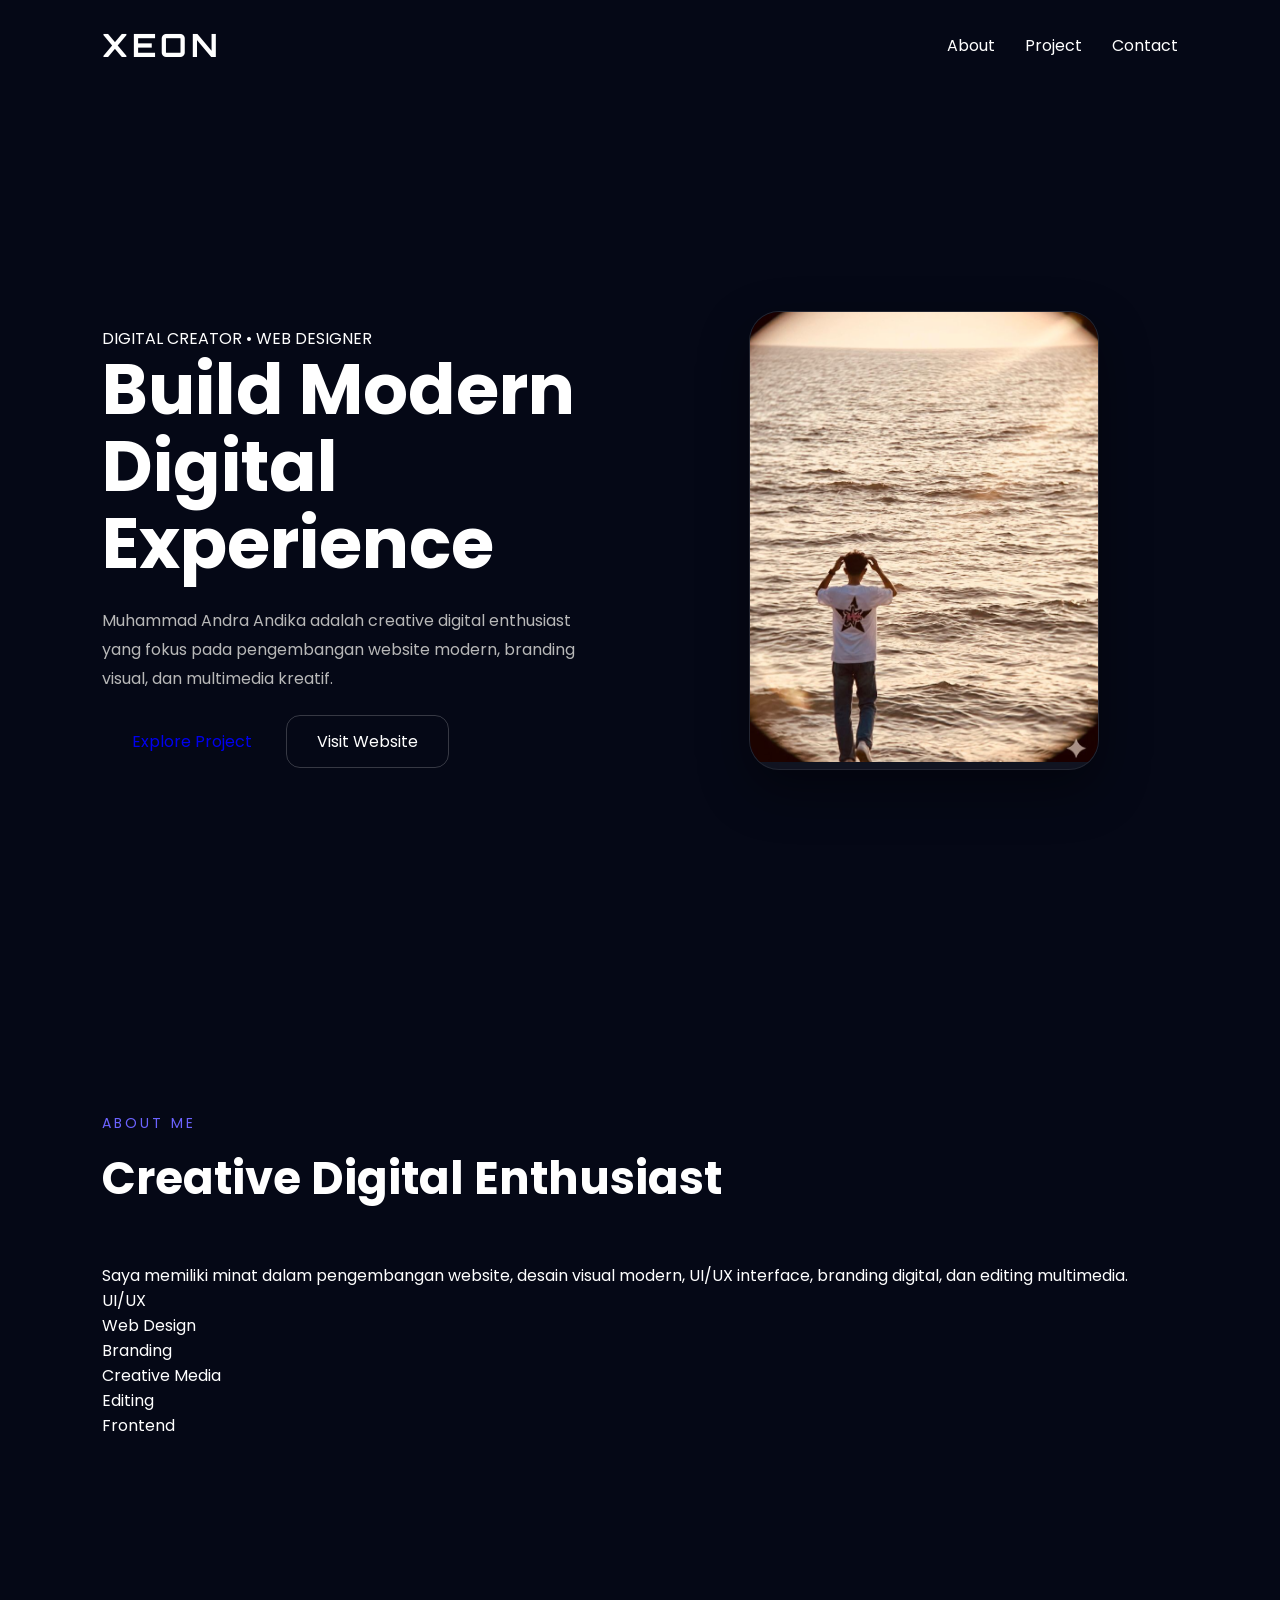
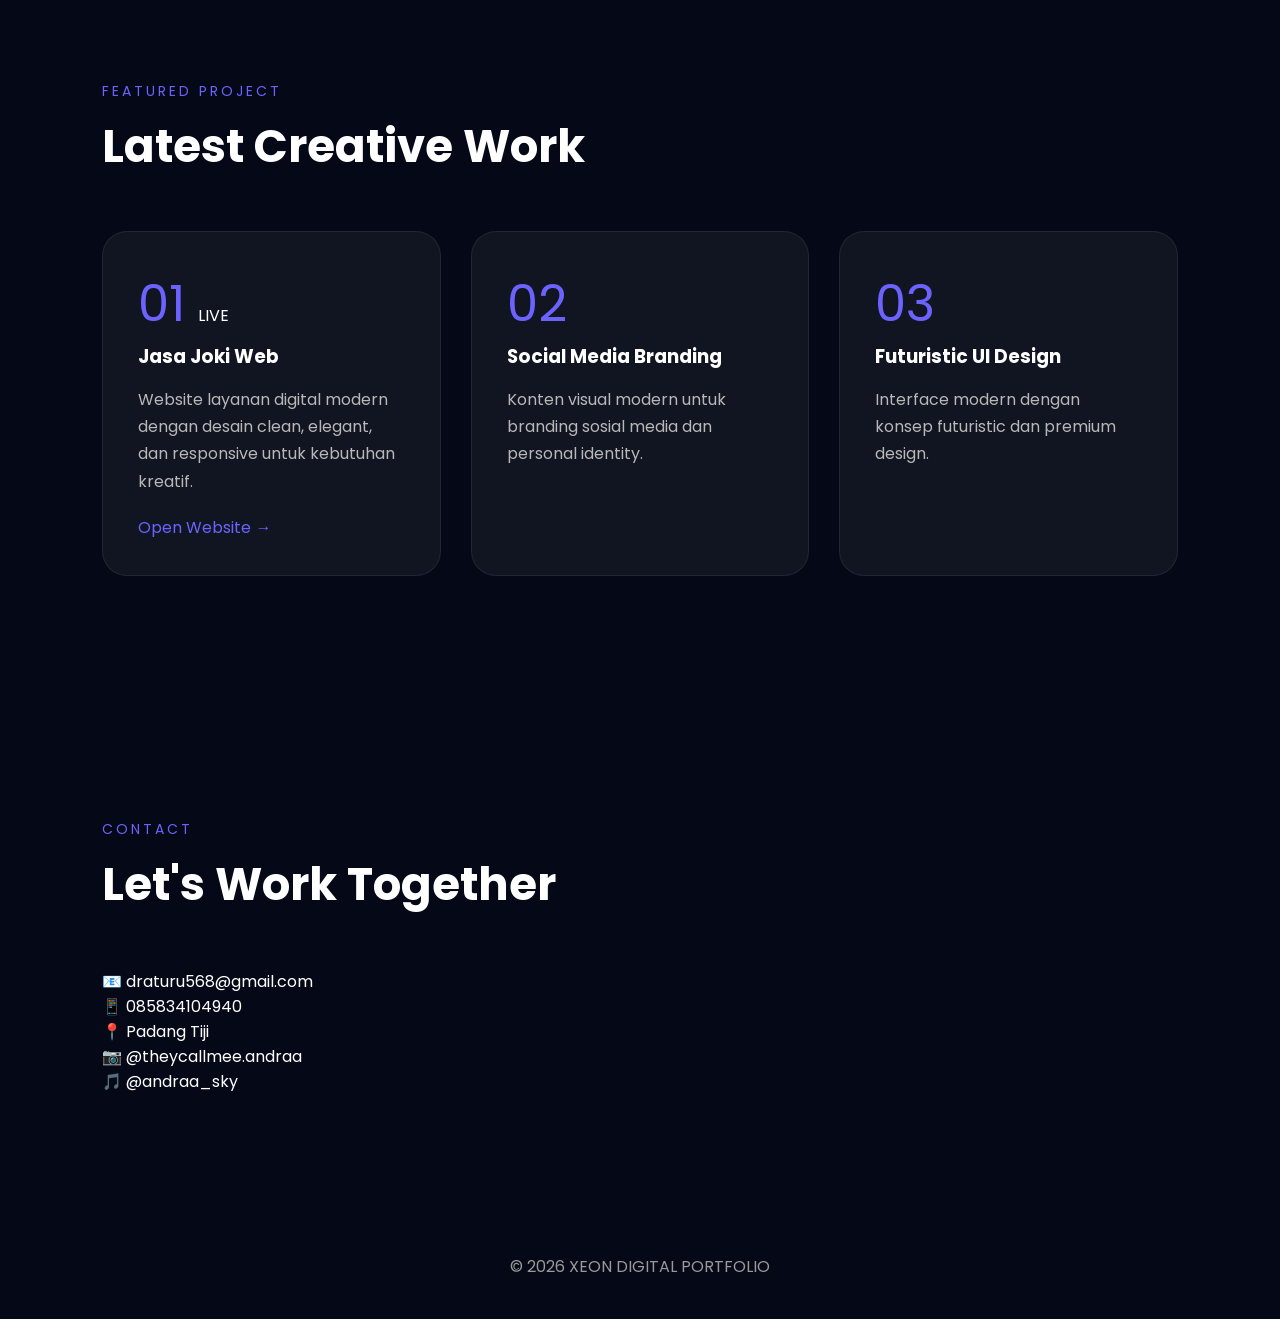
==== index.html @ c5cdbfca "Add files via upload" ====
<!DOCTYPE html>
<html lang="id">
<head>
  <meta charset="UTF-8">
  <meta name="viewport" content="width=device-width, initial-scale=1.0">

  <title>XEON DIGITAL PORTFOLIO</title>

  <link rel="stylesheet" href="style.css">

  <link rel="preconnect" href="https://fonts.googleapis.com">
  <link href="https://fonts.googleapis.com/css2?family=Orbitron:wght@500;700&family=Poppins:wght@300;400;500;600;700&display=swap" rel="stylesheet">
</head>
<body>

<div class="gradient-bg"></div>

<header>

  <nav>

    <h1 class="logo">
      XEON
    </h1>

    <ul>
      <li><a href="#about">About</a></li>
      <li><a href="#project">Project</a></li>
      <li><a href="#contact">Contact</a></li>
    </ul>

  </nav>

</header>

<section class="hero">

  <div class="hero-left">

    <span class="hero-tag">
      DIGITAL CREATOR • WEB DESIGNER
    </span>

    <h1>
      Build Modern <br>
      Digital Experience
    </h1>

    <p>
      Muhammad Andra Andika adalah creative digital enthusiast
      yang fokus pada pengembangan website modern,
      branding visual, dan multimedia kreatif.
    </p>

    <div class="hero-button">

      <a href="#project" class="btn primary-btn">
        Explore Project
      </a>

      <a 
        href="https://astecu402-sketch.github.io/JASA-JOKI-WEB/"
        target="_blank"
        class="btn glass-btn"
      >
        Visit Website
      </a>

    </div>

  </div>

  <div class="hero-right">

    <div class="profile-wrapper">

      <div class="circle-glow"></div>

      <div class="profile-card">

        <img src="andra.jpeg" alt="Xeon">

      </div>

    </div>

  </div>

</section>

<section class="about" id="about">

  <div class="section-title">

    <span>ABOUT ME</span>

    <h2>
      Creative Digital Enthusiast
    </h2>

  </div>

  <div class="about-container">

    <div class="about-card">

      <p>
        Saya memiliki minat dalam pengembangan website,
        desain visual modern, UI/UX interface,
        branding digital, dan editing multimedia.
      </p>

    </div>

    <div class="skill-container">

      <div class="skill-card">UI/UX</div>
      <div class="skill-card">Web Design</div>
      <div class="skill-card">Branding</div>
      <div class="skill-card">Creative Media</div>
      <div class="skill-card">Editing</div>
      <div class="skill-card">Frontend</div>

    </div>

  </div>

</section>

<section class="project" id="project">

  <div class="section-title">

    <span>FEATURED PROJECT</span>

    <h2>
      Latest Creative Work
    </h2>

  </div>

  <div class="project-grid">

    <div class="project-card featured-card">

      <div class="project-top">

        <span class="project-number">
          01
        </span>

        <span class="project-status">
          LIVE
        </span>

      </div>

      <h3>
        Jasa Joki Web
      </h3>

      <p>
        Website layanan digital modern
        dengan desain clean, elegant,
        dan responsive untuk kebutuhan kreatif.
      </p>

      <a 
        href="https://astecu402-sketch.github.io/JASA-JOKI-WEB/"
        target="_blank"
        class="project-btn"
      >
        Open Website →
      </a>

    </div>

    <div class="project-card">

      <span class="project-number">
        02
      </span>

      <h3>
        Social Media Branding
      </h3>

      <p>
        Konten visual modern untuk branding
        sosial media dan personal identity.
      </p>

    </div>

    <div class="project-card">

      <span class="project-number">
        03
      </span>

      <h3>
        Futuristic UI Design
      </h3>

      <p>
        Interface modern dengan konsep
        futuristic dan premium design.
      </p>

    </div>

  </div>

</section>

<section class="contact" id="contact">

  <div class="section-title">

    <span>CONTACT</span>

    <h2>
      Let's Work Together
    </h2>

  </div>

  <div class="contact-grid">

    <div class="contact-card">
      📧 draturu568@gmail.com
    </div>

    <div class="contact-card">
      📱 085834104940
    </div>

    <div class="contact-card">
      📍 Padang Tiji
    </div>

    <div class="contact-card">
      📷 @theycallmee.andraa
    </div>

    <div class="contact-card">
      🎵 @andraa_sky
    </div>

  </div>

</section>

<footer>

  <p>
    © 2026 XEON DIGITAL PORTFOLIO
  </p>

</footer>

<script src="script.js"></script>

</body>
</html>
---- style.css ----
*{
  margin:0;
  padding:0;
  box-sizing:border-box;
}

body{
  font-family:'Poppins',sans-serif;
  background:#050816;
  color:white;
  overflow-x:hidden;
}

.bg-blur{
  position:fixed;
  width:500px;
  height:500px;
  background:#6c63ff;
  filter:blur(180px);
  opacity:0.3;
  top:-150px;
  right:-100px;
  z-index:-1;
}

header{
  padding:25px 8%;
}

nav{
  display:flex;
  justify-content:space-between;
  align-items:center;
}

.logo{
  font-family:'Orbitron',sans-serif;
  font-size:32px;
  letter-spacing:4px;
}

nav ul{
  display:flex;
  gap:30px;
  list-style:none;
}

nav a{
  text-decoration:none;
  color:white;
  transition:0.3s;
}

nav a:hover{
  color:#6c63ff;
}

.hero{
  min-height:100vh;
  display:flex;
  justify-content:space-between;
  align-items:center;
  padding:0 8%;
  gap:60px;
}

.hero-left{
  flex:1;
}

.tag{
  background:rgba(255,255,255,0.08);
  padding:10px 18px;
  border-radius:30px;
  display:inline-block;
  margin-bottom:25px;
  border:1px solid rgba(255,255,255,0.1);
}

.hero-left h1{
  font-size:70px;
  line-height:1.1;
  margin-bottom:25px;
}

.hero-left p{
  color:#b8b8b8;
  line-height:1.8;
  margin-bottom:35px;
}

.hero-btn{
  display:flex;
  gap:20px;
}

.btn{
  padding:14px 30px;
  border-radius:14px;
  text-decoration:none;
  transition:0.3s;
}

.neon-btn{
  background:#6c63ff;
  color:white;
  box-shadow:0 0 25px #6c63ff;
}

.glass-btn{
  border:1px solid rgba(255,255,255,0.2);
  color:white;
  backdrop-filter:blur(10px);
}

.btn:hover{
  transform:translateY(-5px);
}

.hero-right{
  flex:1;
  display:flex;
  justify-content:center;
}

.profile-card{
  width:350px;
  background:rgba(255,255,255,0.05);
  border:1px solid rgba(255,255,255,0.08);
  backdrop-filter:blur(20px);
  border-radius:30px;
  overflow:hidden;
  box-shadow:0 20px 50px rgba(0,0,0,0.4);
}

.profile-card img{
  width:100%;
  height:450px;
  object-fit:cover;
}

.profile-info{
  padding:25px;
}

.profile-info h2{
  margin-bottom:10px;
}

.section-title{
  margin-bottom:50px;
}

.section-title span{
  color:#6c63ff;
  letter-spacing:3px;
  font-size:14px;
}

.section-title h2{
  font-size:45px;
  margin-top:10px;
}

.about,
.project,
.contact{
  padding:120px 8%;
}

.about-box{
  background:rgba(255,255,255,0.05);
  padding:40px;
  border-radius:25px;
  border:1px solid rgba(255,255,255,0.08);
}

.skill-box{
  display:flex;
  gap:15px;
  flex-wrap:wrap;
  margin-top:30px;
}

.skill{
  background:#6c63ff;
  padding:12px 20px;
  border-radius:30px;
}

.project-grid{
  display:grid;
  grid-template-columns:repeat(auto-fit,minmax(280px,1fr));
  gap:30px;
}

.project-card{
  background:rgba(255,255,255,0.05);
  padding:35px;
  border-radius:25px;
  border:1px solid rgba(255,255,255,0.08);
  transition:0.3s;
}

.project-card:hover{
  transform:translateY(-10px);
}

.project-number{
  font-size:50px;
  color:#6c63ff;
  margin-bottom:20px;
}

.project-card h3{
  margin-bottom:15px;
}

.project-card p{
  color:#b8b8b8;
  line-height:1.7;
  margin-bottom:20px;
}

.project-card a{
  color:#6c63ff;
  text-decoration:none;
}

.contact-box{
  display:grid;
  grid-template-columns:repeat(auto-fit,minmax(250px,1fr));
  gap:20px;
}

.contact-item{
  background:rgba(255,255,255,0.05);
  padding:25px;
  border-radius:20px;
  border:1px solid rgba(255,255,255,0.08);
}

footer{
  text-align:center;
  padding:40px;
  color:#999;
}

@media(max-width:900px){

  .hero{
    flex-direction:column;
    padding-top:80px;
  }

  .hero-left h1{
    font-size:50px;
  }

  nav{
    flex-direction:column;
    gap:20px;
  }

}
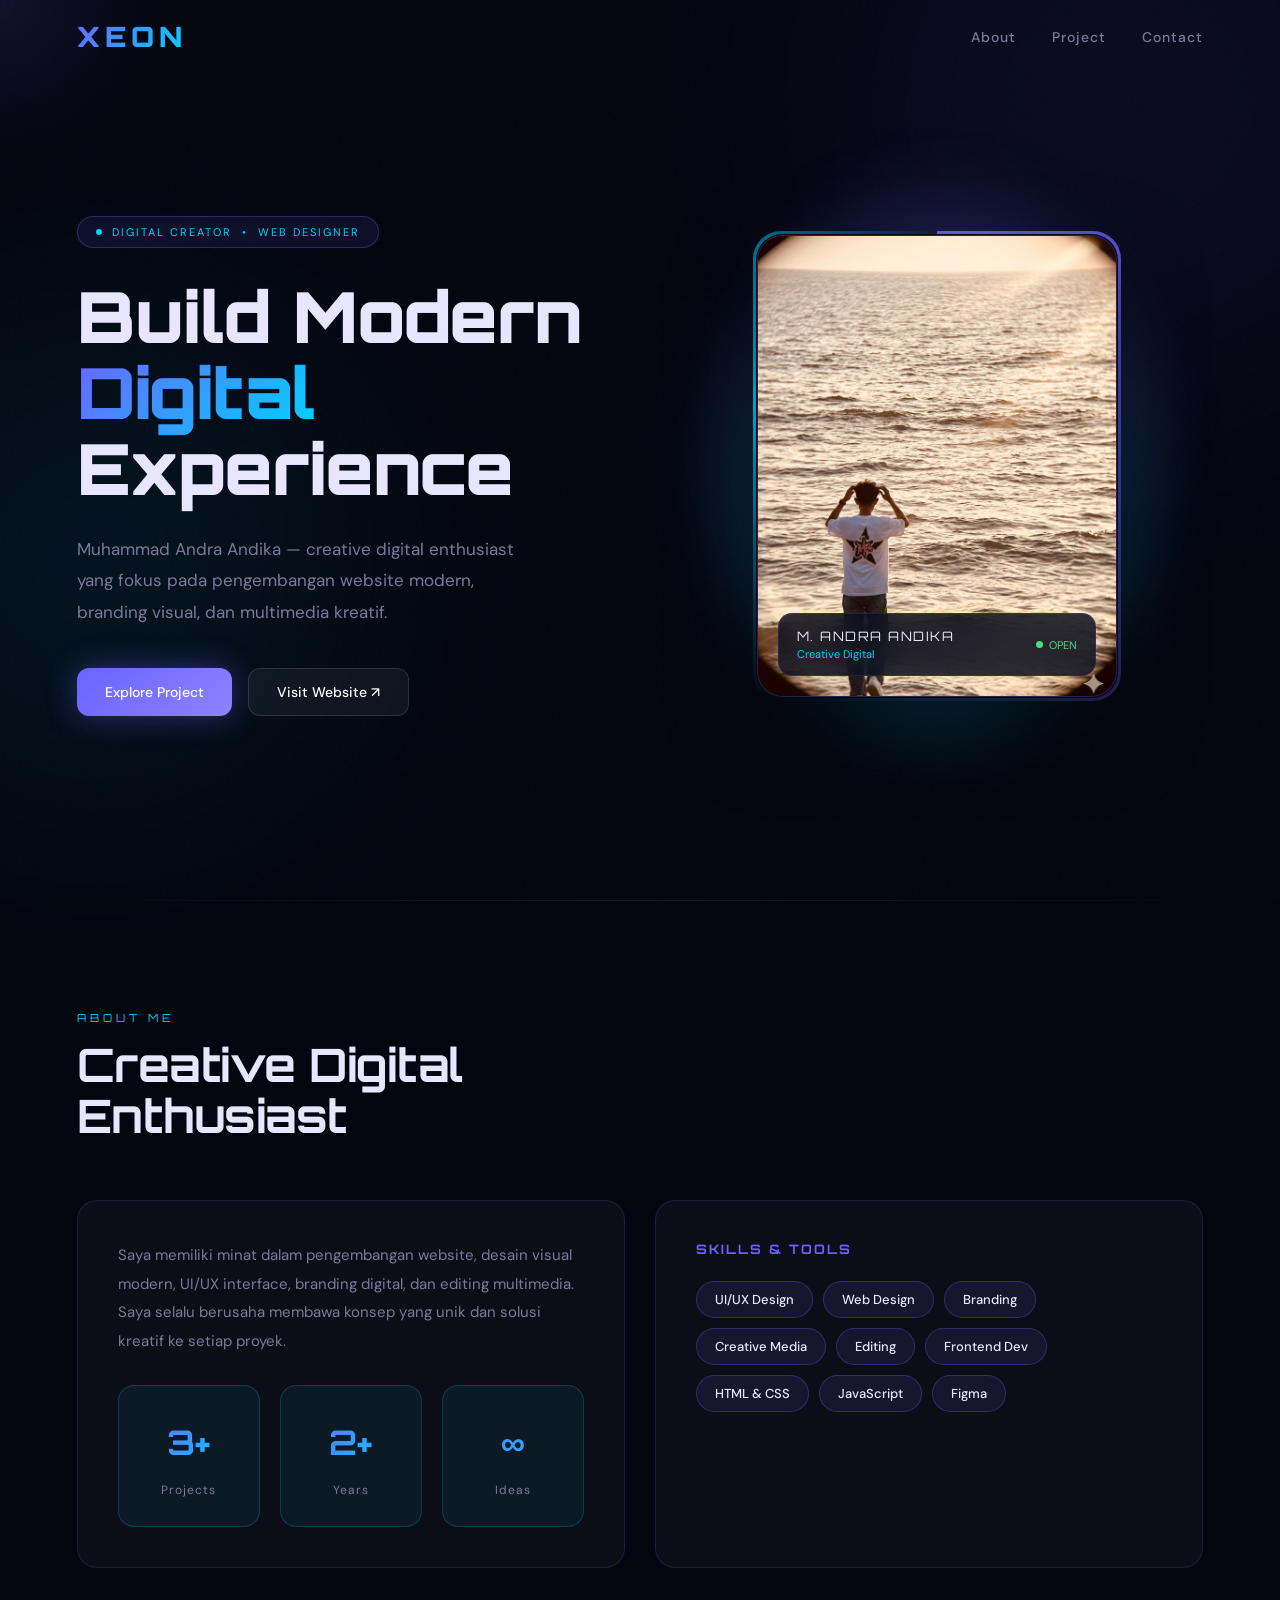
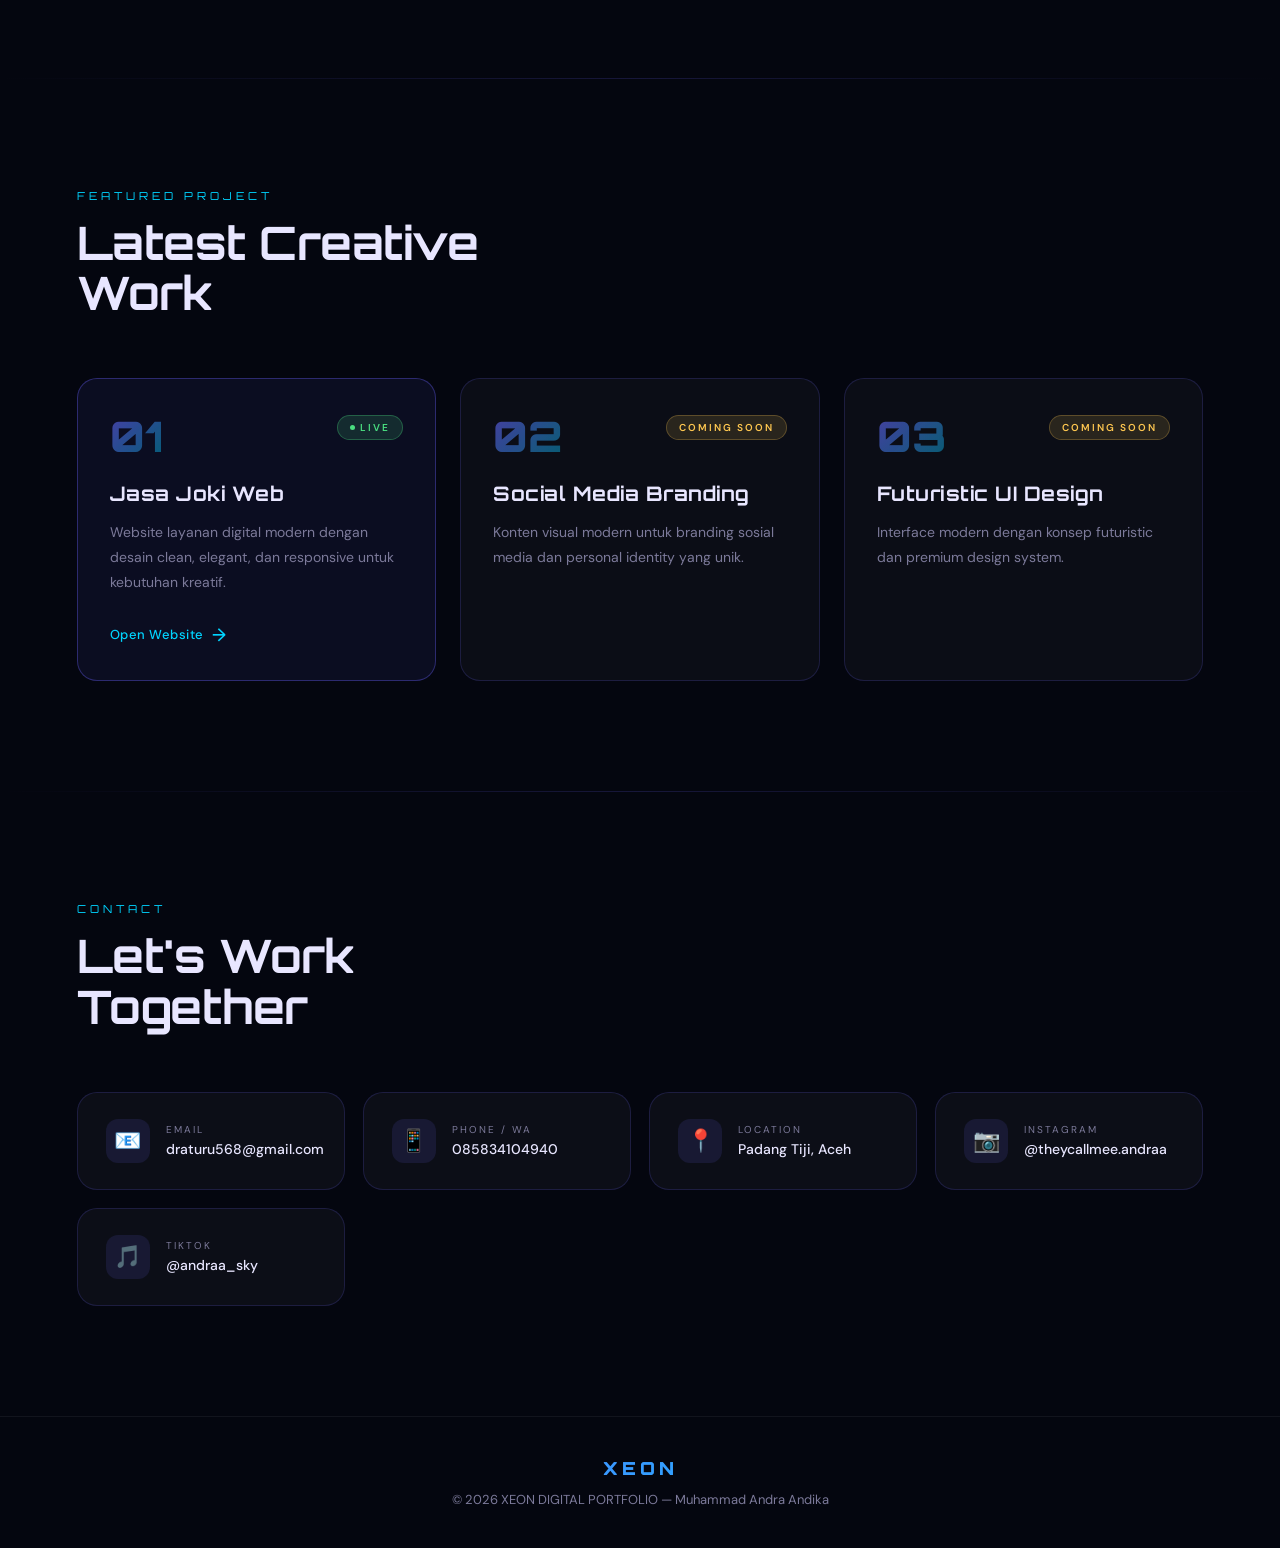
==== commit 419c4e68: "Update index.html" ====
--- a/index.html
+++ b/index.html
@@ -3,263 +3,1168 @@
 <head>
   <meta charset="UTF-8">
   <meta name="viewport" content="width=device-width, initial-scale=1.0">
-
-  <title>XEON DIGITAL PORTFOLIO</title>
-
-  <link rel="stylesheet" href="style.css">
-
+  <title>XEON — Digital Portfolio</title>
   <link rel="preconnect" href="https://fonts.googleapis.com">
-  <link href="https://fonts.googleapis.com/css2?family=Orbitron:wght@500;700&family=Poppins:wght@300;400;500;600;700&display=swap" rel="stylesheet">
+  <link href="https://fonts.googleapis.com/css2?family=Orbitron:wght@400;500;700;900&family=DM+Sans:ital,wght@0,300;0,400;0,500;1,300&display=swap" rel="stylesheet">
+
+  <style>
+    /* ─── RESET & BASE ─── */
+    *, *::before, *::after {
+      margin: 0;
+      padding: 0;
+      box-sizing: border-box;
+    }
+
+    :root {
+      --bg:        #04060f;
+      --surface:   #080c1a;
+      --border:    rgba(108,99,255,0.18);
+      --accent:    #6c63ff;
+      --accent2:   #00d4ff;
+      --text:      #e8e6ff;
+      --muted:     #7c7a9a;
+      --glow:      rgba(108,99,255,0.45);
+      --glow2:     rgba(0,212,255,0.25);
+      --radius:    20px;
+      --nav-h:     72px;
+    }
+
+    html {
+      scroll-behavior: smooth;
+      overflow-x: hidden;
+    }
+
+    body {
+      font-family: 'DM Sans', sans-serif;
+      background: var(--bg);
+      color: var(--text);
+      overflow-x: hidden;
+      -webkit-font-smoothing: antialiased;
+    }
+
+    /* ─── NOISE OVERLAY ─── */
+    body::before {
+      content: '';
+      position: fixed;
+      inset: 0;
+      background-image: url("data:image/svg+xml,%3Csvg viewBox='0 0 256 256' xmlns='http://www.w3.org/2000/svg'%3E%3Cfilter id='n'%3E%3CfeTurbulence type='fractalNoise' baseFrequency='0.9' numOctaves='4' stitchTiles='stitch'/%3E%3C/filter%3E%3Crect width='100%25' height='100%25' filter='url(%23n)' opacity='0.04'/%3E%3C/svg%3E");
+      opacity: 0.4;
+      pointer-events: none;
+      z-index: 0;
+    }
+
+    /* ─── AMBIENT BLOBS ─── */
+    .blob {
+      position: fixed;
+      border-radius: 50%;
+      filter: blur(120px);
+      opacity: 0;
+      pointer-events: none;
+      z-index: 0;
+      animation: blobFade 1.4s ease forwards;
+    }
+    .blob-1 {
+      width: 600px; height: 600px;
+      background: var(--accent);
+      top: -200px; right: -150px;
+      opacity: 0;
+      animation-delay: 0.2s;
+    }
+    .blob-2 {
+      width: 500px; height: 500px;
+      background: var(--accent2);
+      bottom: 10%; left: -150px;
+      animation-delay: 0.5s;
+    }
+    @keyframes blobFade {
+      to { opacity: 0.07; }
+    }
+
+    /* ─── SCROLLBAR ─── */
+    ::-webkit-scrollbar { width: 5px; }
+    ::-webkit-scrollbar-track { background: var(--bg); }
+    ::-webkit-scrollbar-thumb { background: var(--accent); border-radius: 99px; }
+
+    /* ─── HEADER / NAV ─── */
+    header {
+      position: fixed;
+      top: 0; left: 0; right: 0;
+      height: var(--nav-h);
+      z-index: 100;
+      display: flex;
+      align-items: center;
+      padding: 0 6%;
+      transition: background 0.4s, backdrop-filter 0.4s, border-color 0.4s;
+    }
+    header.scrolled {
+      background: rgba(4,6,15,0.75);
+      backdrop-filter: blur(20px);
+      -webkit-backdrop-filter: blur(20px);
+      border-bottom: 1px solid var(--border);
+    }
+
+    nav {
+      width: 100%;
+      display: flex;
+      justify-content: space-between;
+      align-items: center;
+    }
+
+    .logo {
+      font-family: 'Orbitron', sans-serif;
+      font-size: clamp(20px, 3vw, 28px);
+      font-weight: 900;
+      letter-spacing: 5px;
+      background: linear-gradient(135deg, var(--accent), var(--accent2));
+      -webkit-background-clip: text;
+      -webkit-text-fill-color: transparent;
+      background-clip: text;
+    }
+
+    .nav-links {
+      display: flex;
+      gap: clamp(16px, 3vw, 36px);
+      list-style: none;
+    }
+
+    .nav-links a {
+      text-decoration: none;
+      color: var(--muted);
+      font-size: 14px;
+      font-weight: 500;
+      letter-spacing: 1px;
+      transition: color 0.3s;
+      position: relative;
+    }
+    .nav-links a::after {
+      content: '';
+      position: absolute;
+      bottom: -4px; left: 0;
+      width: 0; height: 1px;
+      background: var(--accent);
+      transition: width 0.3s;
+    }
+    .nav-links a:hover { color: white; }
+    .nav-links a:hover::after { width: 100%; }
+
+    /* hamburger */
+    .hamburger {
+      display: none;
+      flex-direction: column;
+      gap: 5px;
+      cursor: pointer;
+      background: none;
+      border: none;
+      padding: 6px;
+      z-index: 200;
+    }
+    .hamburger span {
+      display: block;
+      width: 24px; height: 2px;
+      background: white;
+      border-radius: 2px;
+      transition: 0.3s;
+    }
+    .hamburger.open span:nth-child(1) { transform: translateY(7px) rotate(45deg); }
+    .hamburger.open span:nth-child(2) { opacity: 0; }
+    .hamburger.open span:nth-child(3) { transform: translateY(-7px) rotate(-45deg); }
+
+    /* mobile nav drawer */
+    .mobile-nav {
+      display: none;
+      position: fixed;
+      top: 0; left: 0; right: 0; bottom: 0;
+      background: rgba(4,6,15,0.97);
+      backdrop-filter: blur(20px);
+      z-index: 150;
+      flex-direction: column;
+      justify-content: center;
+      align-items: center;
+      gap: 40px;
+      opacity: 0;
+      pointer-events: none;
+      transition: opacity 0.3s;
+    }
+    .mobile-nav.open {
+      opacity: 1;
+      pointer-events: all;
+    }
+    .mobile-nav a {
+      font-family: 'Orbitron', sans-serif;
+      font-size: clamp(22px, 6vw, 36px);
+      color: white;
+      text-decoration: none;
+      letter-spacing: 3px;
+      transition: color 0.3s;
+    }
+    .mobile-nav a:hover { color: var(--accent); }
+
+    /* ─── HERO ─── */
+    .hero {
+      min-height: 100vh;
+      display: flex;
+      justify-content: space-between;
+      align-items: center;
+      padding: calc(var(--nav-h) + 40px) 6% 80px;
+      gap: 60px;
+      position: relative;
+      z-index: 1;
+    }
+
+    .hero-left {
+      flex: 1;
+      max-width: 560px;
+    }
+
+    .hero-tag {
+      display: inline-flex;
+      align-items: center;
+      gap: 10px;
+      background: rgba(108,99,255,0.1);
+      border: 1px solid rgba(108,99,255,0.3);
+      padding: 8px 18px;
+      border-radius: 99px;
+      font-size: 11px;
+      letter-spacing: 2px;
+      color: var(--accent2);
+      margin-bottom: 30px;
+      opacity: 0;
+      animation: fadeUp 0.8s 0.3s ease forwards;
+    }
+    .hero-tag::before {
+      content: '';
+      display: block;
+      width: 6px; height: 6px;
+      background: var(--accent2);
+      border-radius: 50%;
+      animation: pulse 2s infinite;
+    }
+    @keyframes pulse {
+      0%,100% { box-shadow: 0 0 0 0 rgba(0,212,255,0.5); }
+      50% { box-shadow: 0 0 0 6px rgba(0,212,255,0); }
+    }
+
+    .hero-left h1 {
+      font-family: 'Orbitron', sans-serif;
+      font-size: clamp(36px, 5.5vw, 72px);
+      font-weight: 900;
+      line-height: 1.08;
+      letter-spacing: -1px;
+      margin-bottom: 28px;
+      opacity: 0;
+      animation: fadeUp 0.8s 0.5s ease forwards;
+    }
+    .hero-left h1 .gradient-text {
+      background: linear-gradient(135deg, var(--accent), var(--accent2));
+      -webkit-background-clip: text;
+      -webkit-text-fill-color: transparent;
+      background-clip: text;
+    }
+
+    .hero-left p {
+      font-size: clamp(14px, 1.6vw, 17px);
+      color: var(--muted);
+      line-height: 1.85;
+      margin-bottom: 40px;
+      max-width: 440px;
+      opacity: 0;
+      animation: fadeUp 0.8s 0.7s ease forwards;
+    }
+
+    .hero-buttons {
+      display: flex;
+      gap: 16px;
+      flex-wrap: wrap;
+      opacity: 0;
+      animation: fadeUp 0.8s 0.9s ease forwards;
+    }
+
+    .btn {
+      display: inline-flex;
+      align-items: center;
+      gap: 8px;
+      padding: 14px 28px;
+      border-radius: 12px;
+      font-family: 'DM Sans', sans-serif;
+      font-size: 14px;
+      font-weight: 500;
+      text-decoration: none;
+      cursor: pointer;
+      transition: transform 0.25s, box-shadow 0.25s;
+      border: none;
+    }
+    .btn:hover { transform: translateY(-4px); }
+
+    .btn-primary {
+      background: linear-gradient(135deg, var(--accent), #8b83ff);
+      color: white;
+      box-shadow: 0 0 30px rgba(108,99,255,0.4);
+    }
+    .btn-primary:hover { box-shadow: 0 0 45px rgba(108,99,255,0.65); }
+
+    .btn-glass {
+      background: rgba(255,255,255,0.05);
+      color: white;
+      border: 1px solid rgba(255,255,255,0.12);
+      backdrop-filter: blur(12px);
+    }
+    .btn-glass:hover { background: rgba(255,255,255,0.1); }
+
+    /* ─── HERO RIGHT / PROFILE ─── */
+    .hero-right {
+      flex: 1;
+      display: flex;
+      justify-content: center;
+      align-items: center;
+      opacity: 0;
+      animation: fadeIn 1.2s 0.6s ease forwards;
+    }
+
+    .profile-wrapper {
+      position: relative;
+      width: clamp(260px, 30vw, 360px);
+    }
+
+    .circle-glow {
+      position: absolute;
+      inset: -30px;
+      border-radius: 50%;
+      background: conic-gradient(from 0deg, var(--accent), var(--accent2), var(--accent));
+      opacity: 0.25;
+      filter: blur(40px);
+      animation: rotate 8s linear infinite;
+    }
+    @keyframes rotate { to { transform: rotate(360deg); } }
+
+    .circle-ring {
+      position: absolute;
+      inset: -4px;
+      border-radius: 28px;
+      background: conic-gradient(from 0deg, var(--accent), transparent 60%, var(--accent2), transparent);
+      animation: rotate 4s linear infinite;
+      padding: 2px;
+    }
+    .circle-ring::after {
+      content: '';
+      position: absolute;
+      inset: 3px;
+      background: var(--surface);
+      border-radius: 26px;
+    }
+
+    .profile-card {
+      position: relative;
+      width: 100%;
+      border-radius: 26px;
+      overflow: hidden;
+      background: rgba(255,255,255,0.04);
+      border: 1px solid var(--border);
+      backdrop-filter: blur(20px);
+      box-shadow: 0 30px 80px rgba(0,0,0,0.5);
+    }
+
+    .profile-card img {
+      width: 100%;
+      height: clamp(300px, 40vw, 460px);
+      object-fit: cover;
+      display: block;
+      transition: transform 0.6s ease;
+    }
+    .profile-card:hover img { transform: scale(1.04); }
+
+    .profile-badge {
+      position: absolute;
+      bottom: 20px;
+      left: 20px;
+      right: 20px;
+      background: rgba(8,12,26,0.82);
+      backdrop-filter: blur(16px);
+      border: 1px solid var(--border);
+      border-radius: 14px;
+      padding: 14px 18px;
+      display: flex;
+      justify-content: space-between;
+      align-items: center;
+    }
+    .profile-badge .name {
+      font-family: 'Orbitron', sans-serif;
+      font-size: 13px;
+      letter-spacing: 1.5px;
+    }
+    .profile-badge .role {
+      font-size: 11px;
+      color: var(--accent2);
+      margin-top: 3px;
+    }
+    .status-dot {
+      display: flex;
+      align-items: center;
+      gap: 6px;
+      font-size: 11px;
+      color: #4ade80;
+    }
+    .status-dot::before {
+      content: '';
+      width: 7px; height: 7px;
+      background: #4ade80;
+      border-radius: 50%;
+      animation: pulse-green 2s infinite;
+    }
+    @keyframes pulse-green {
+      0%,100% { box-shadow: 0 0 0 0 rgba(74,222,128,0.5); }
+      50% { box-shadow: 0 0 0 5px rgba(74,222,128,0); }
+    }
+
+    /* ─── SECTION BASE ─── */
+    section {
+      padding: 110px 6%;
+      position: relative;
+      z-index: 1;
+    }
+
+    .section-label {
+      font-family: 'Orbitron', sans-serif;
+      font-size: 11px;
+      letter-spacing: 4px;
+      color: var(--accent2);
+      margin-bottom: 14px;
+      opacity: 0;
+      transition: opacity 0.6s, transform 0.6s;
+      transform: translateY(16px);
+    }
+    .section-title-text {
+      font-family: 'Orbitron', sans-serif;
+      font-size: clamp(26px, 4vw, 46px);
+      font-weight: 700;
+      letter-spacing: -0.5px;
+      line-height: 1.1;
+      opacity: 0;
+      transition: opacity 0.6s 0.1s, transform 0.6s 0.1s;
+      transform: translateY(16px);
+    }
+    .section-head {
+      margin-bottom: 60px;
+    }
+    .in-view .section-label,
+    .in-view .section-title-text {
+      opacity: 1;
+      transform: none;
+    }
+
+    /* ─── ABOUT ─── */
+    .about-container {
+      display: grid;
+      grid-template-columns: 1fr 1fr;
+      gap: 30px;
+    }
+
+    .about-card {
+      background: rgba(255,255,255,0.035);
+      border: 1px solid var(--border);
+      border-radius: var(--radius);
+      padding: 40px;
+      line-height: 1.9;
+      color: var(--muted);
+      font-size: 15px;
+      opacity: 0;
+      transform: translateY(30px);
+      transition: opacity 0.7s 0.2s, transform 0.7s 0.2s;
+    }
+    .about-card.in-view { opacity: 1; transform: none; }
+
+    .skills-card {
+      background: rgba(255,255,255,0.035);
+      border: 1px solid var(--border);
+      border-radius: var(--radius);
+      padding: 40px;
+      opacity: 0;
+      transform: translateY(30px);
+      transition: opacity 0.7s 0.35s, transform 0.7s 0.35s;
+    }
+    .skills-card.in-view { opacity: 1; transform: none; }
+
+    .skills-card h3 {
+      font-family: 'Orbitron', sans-serif;
+      font-size: 13px;
+      letter-spacing: 2px;
+      color: var(--accent);
+      margin-bottom: 24px;
+    }
+
+    .skill-grid {
+      display: flex;
+      flex-wrap: wrap;
+      gap: 10px;
+    }
+
+    .skill-chip {
+      padding: 9px 18px;
+      border-radius: 99px;
+      font-size: 13px;
+      font-weight: 500;
+      border: 1px solid rgba(108,99,255,0.3);
+      color: var(--text);
+      background: rgba(108,99,255,0.1);
+      transition: background 0.3s, border-color 0.3s, transform 0.2s;
+      cursor: default;
+    }
+    .skill-chip:hover {
+      background: rgba(108,99,255,0.25);
+      border-color: var(--accent);
+      transform: scale(1.05);
+    }
+
+    /* ─── STATS ROW ─── */
+    .stats-row {
+      display: grid;
+      grid-template-columns: repeat(3, 1fr);
+      gap: 20px;
+      margin-top: 30px;
+    }
+    .stat-card {
+      background: rgba(0,212,255,0.06);
+      border: 1px solid rgba(0,212,255,0.2);
+      border-radius: 16px;
+      padding: 24px 20px;
+      text-align: center;
+      opacity: 0;
+      transform: translateY(20px);
+      transition: opacity 0.6s, transform 0.6s;
+    }
+    .stat-card.in-view { opacity: 1; transform: none; }
+    .stat-card .num {
+      font-family: 'Orbitron', sans-serif;
+      font-size: clamp(22px, 3vw, 34px);
+      font-weight: 700;
+      background: linear-gradient(135deg, var(--accent), var(--accent2));
+      -webkit-background-clip: text;
+      -webkit-text-fill-color: transparent;
+      background-clip: text;
+    }
+    .stat-card .label {
+      font-size: 12px;
+      color: var(--muted);
+      margin-top: 4px;
+      letter-spacing: 1px;
+    }
+
+    /* ─── PROJECT ─── */
+    .project-grid {
+      display: grid;
+      grid-template-columns: repeat(3, 1fr);
+      gap: 24px;
+    }
+
+    .project-card {
+      background: rgba(255,255,255,0.03);
+      border: 1px solid var(--border);
+      border-radius: var(--radius);
+      padding: 36px 32px;
+      position: relative;
+      overflow: hidden;
+      transition: transform 0.35s, border-color 0.35s, box-shadow 0.35s;
+      opacity: 0;
+      transform: translateY(35px);
+    }
+    .project-card.in-view { opacity: 1; transform: none; }
+    .project-card:nth-child(2) { transition-delay: 0.12s; }
+    .project-card:nth-child(3) { transition-delay: 0.24s; }
+
+    .project-card::before {
+      content: '';
+      position: absolute;
+      inset: 0;
+      background: linear-gradient(135deg, rgba(108,99,255,0.06) 0%, transparent 60%);
+      opacity: 0;
+      transition: opacity 0.4s;
+    }
+    .project-card:hover::before { opacity: 1; }
+    .project-card:hover {
+      transform: translateY(-8px);
+      border-color: rgba(108,99,255,0.4);
+      box-shadow: 0 20px 50px rgba(0,0,0,0.4), 0 0 0 1px rgba(108,99,255,0.15);
+    }
+
+    .project-card.featured {
+      grid-column: span 1;
+      background: rgba(108,99,255,0.08);
+      border-color: rgba(108,99,255,0.35);
+    }
+
+    .project-top {
+      display: flex;
+      justify-content: space-between;
+      align-items: flex-start;
+      margin-bottom: 24px;
+    }
+
+    .project-num {
+      font-family: 'Orbitron', sans-serif;
+      font-size: 42px;
+      font-weight: 900;
+      line-height: 1;
+      background: linear-gradient(135deg, rgba(108,99,255,0.6), rgba(0,212,255,0.4));
+      -webkit-background-clip: text;
+      -webkit-text-fill-color: transparent;
+      background-clip: text;
+    }
+
+    .badge-live {
+      display: inline-flex;
+      align-items: center;
+      gap: 5px;
+      background: rgba(74,222,128,0.15);
+      border: 1px solid rgba(74,222,128,0.3);
+      color: #4ade80;
+      font-size: 10px;
+      font-weight: 600;
+      letter-spacing: 2px;
+      padding: 5px 12px;
+      border-radius: 99px;
+    }
+    .badge-live::before {
+      content: '';
+      width: 5px; height: 5px;
+      background: #4ade80;
+      border-radius: 50%;
+      animation: pulse-green 2s infinite;
+    }
+
+    .badge-soon {
+      display: inline-flex;
+      align-items: center;
+      gap: 5px;
+      background: rgba(255,200,80,0.12);
+      border: 1px solid rgba(255,200,80,0.25);
+      color: #ffc850;
+      font-size: 10px;
+      font-weight: 600;
+      letter-spacing: 2px;
+      padding: 5px 12px;
+      border-radius: 99px;
+    }
+
+    .project-card h3 {
+      font-family: 'Orbitron', sans-serif;
+      font-size: clamp(15px, 2vw, 20px);
+      margin-bottom: 14px;
+      letter-spacing: 0.5px;
+    }
+
+    .project-card p {
+      color: var(--muted);
+      font-size: 14px;
+      line-height: 1.8;
+      margin-bottom: 28px;
+    }
+
+    .project-link {
+      display: inline-flex;
+      align-items: center;
+      gap: 8px;
+      color: var(--accent2);
+      text-decoration: none;
+      font-size: 13px;
+      font-weight: 500;
+      letter-spacing: 0.5px;
+      transition: gap 0.3s, color 0.3s;
+    }
+    .project-link:hover {
+      gap: 14px;
+      color: white;
+    }
+    .project-link .arrow {
+      font-size: 18px;
+      line-height: 1;
+    }
+
+    /* ─── CONTACT ─── */
+    .contact-grid {
+      display: grid;
+      grid-template-columns: repeat(auto-fit, minmax(220px, 1fr));
+      gap: 18px;
+    }
+
+    .contact-card {
+      background: rgba(255,255,255,0.035);
+      border: 1px solid var(--border);
+      border-radius: var(--radius);
+      padding: 26px 28px;
+      display: flex;
+      align-items: center;
+      gap: 16px;
+      opacity: 0;
+      transform: translateY(20px);
+      transition: opacity 0.6s, transform 0.6s, background 0.3s, border-color 0.3s;
+    }
+    .contact-card.in-view { opacity: 1; transform: none; }
+    .contact-card:nth-child(2) { transition-delay: 0.08s; }
+    .contact-card:nth-child(3) { transition-delay: 0.16s; }
+    .contact-card:nth-child(4) { transition-delay: 0.24s; }
+    .contact-card:nth-child(5) { transition-delay: 0.32s; }
+
+    .contact-card:hover {
+      background: rgba(108,99,255,0.1);
+      border-color: rgba(108,99,255,0.4);
+    }
+
+    .contact-icon {
+      font-size: 22px;
+      flex-shrink: 0;
+      width: 44px; height: 44px;
+      display: flex;
+      align-items: center;
+      justify-content: center;
+      background: rgba(108,99,255,0.12);
+      border-radius: 12px;
+    }
+
+    .contact-info .contact-type {
+      font-size: 10px;
+      letter-spacing: 2px;
+      color: var(--muted);
+      margin-bottom: 4px;
+    }
+    .contact-info .contact-value {
+      font-size: 14px;
+      font-weight: 500;
+    }
+
+    /* ─── FOOTER ─── */
+    footer {
+      text-align: center;
+      padding: 40px 6%;
+      border-top: 1px solid rgba(255,255,255,0.06);
+      color: var(--muted);
+      font-size: 13px;
+      position: relative;
+      z-index: 1;
+    }
+    footer .footer-logo {
+      font-family: 'Orbitron', sans-serif;
+      font-size: 18px;
+      font-weight: 900;
+      letter-spacing: 4px;
+      background: linear-gradient(135deg, var(--accent), var(--accent2));
+      -webkit-background-clip: text;
+      -webkit-text-fill-color: transparent;
+      background-clip: text;
+      margin-bottom: 12px;
+    }
+
+    /* ─── DIVIDER ─── */
+    .divider {
+      width: 100%;
+      height: 1px;
+      background: linear-gradient(90deg, transparent, var(--border), transparent);
+      margin: 0;
+    }
+
+    /* ─── FADE UP ANIMATION ─── */
+    @keyframes fadeUp {
+      from { opacity: 0; transform: translateY(30px); }
+      to   { opacity: 1; transform: translateY(0); }
+    }
+    @keyframes fadeIn {
+      from { opacity: 0; }
+      to   { opacity: 1; }
+    }
+
+    /* ─── CURSOR GLOW (desktop) ─── */
+    .cursor-glow {
+      position: fixed;
+      width: 320px; height: 320px;
+      border-radius: 50%;
+      background: radial-gradient(circle, rgba(108,99,255,0.12) 0%, transparent 70%);
+      pointer-events: none;
+      z-index: 0;
+      transform: translate(-50%, -50%);
+      transition: left 0.12s, top 0.12s;
+      display: none;
+    }
+
+    /* ─── RESPONSIVE ─── */
+    @media (min-width: 1024px) {
+      .cursor-glow { display: block; }
+    }
+
+    @media (max-width: 1024px) {
+      .project-grid {
+        grid-template-columns: 1fr 1fr;
+      }
+    }
+
+    @media (max-width: 900px) {
+      .hero {
+        flex-direction: column;
+        text-align: center;
+        padding-bottom: 60px;
+      }
+      .hero-left { max-width: 100%; }
+      .hero-left p { margin: 0 auto 36px; }
+      .hero-buttons { justify-content: center; }
+      .hero-right { width: 100%; }
+      .profile-wrapper { width: clamp(240px, 70vw, 320px); }
+      .about-container { grid-template-columns: 1fr; }
+      .stats-row { grid-template-columns: 1fr 1fr; }
+      .hamburger { display: flex; }
+      .nav-links { display: none; }
+      .mobile-nav { display: flex; }
+    }
+
+    @media (max-width: 640px) {
+      section { padding: 80px 5%; }
+      .project-grid { grid-template-columns: 1fr; }
+      .stats-row { grid-template-columns: repeat(3, 1fr); }
+    }
+
+    @media (max-width: 420px) {
+      .hero-buttons { flex-direction: column; align-items: center; }
+      .btn { width: 100%; justify-content: center; }
+      .stats-row { grid-template-columns: 1fr; }
+      header { padding: 0 5%; }
+      section { padding: 70px 5%; }
+    }
+
+    /* ─── TRANSITION DELAY HELPERS ─── */
+    .delay-1 { transition-delay: 0.1s !important; }
+    .delay-2 { transition-delay: 0.2s !important; }
+    .delay-3 { transition-delay: 0.3s !important; }
+  </style>
 </head>
+
 <body>
 
-<div class="gradient-bg"></div>
-
-<header>
-
-  <nav>
-
-    <h1 class="logo">
-      XEON
-    </h1>
-
-    <ul>
-      <li><a href="#about">About</a></li>
-      <li><a href="#project">Project</a></li>
-      <li><a href="#contact">Contact</a></li>
-    </ul>
-
-  </nav>
-
-</header>
-
-<section class="hero">
-
-  <div class="hero-left">
-
-    <span class="hero-tag">
-      DIGITAL CREATOR • WEB DESIGNER
-    </span>
-
-    <h1>
-      Build Modern <br>
-      Digital Experience
-    </h1>
-
-    <p>
-      Muhammad Andra Andika adalah creative digital enthusiast
-      yang fokus pada pengembangan website modern,
-      branding visual, dan multimedia kreatif.
-    </p>
-
-    <div class="hero-button">
-
-      <a href="#project" class="btn primary-btn">
-        Explore Project
-      </a>
-
-      <a 
-        href="https://astecu402-sketch.github.io/JASA-JOKI-WEB/"
-        target="_blank"
-        class="btn glass-btn"
-      >
-        Visit Website
-      </a>
-
+  <!-- Ambient blobs -->
+  <div class="blob blob-1"></div>
+  <div class="blob blob-2"></div>
+
+  <!-- Cursor glow -->
+  <div class="cursor-glow" id="cursorGlow"></div>
+
+  <!-- ─── HEADER ─── -->
+  <header id="header">
+    <nav>
+      <div class="logo">XEON</div>
+
+      <ul class="nav-links">
+        <li><a href="#about">About</a></li>
+        <li><a href="#project">Project</a></li>
+        <li><a href="#contact">Contact</a></li>
+      </ul>
+
+      <button class="hamburger" id="hamburger" aria-label="Menu">
+        <span></span><span></span><span></span>
+      </button>
+    </nav>
+  </header>
+
+  <!-- Mobile Nav Drawer -->
+  <div class="mobile-nav" id="mobileNav">
+    <a href="#about" class="mobile-link">About</a>
+    <a href="#project" class="mobile-link">Project</a>
+    <a href="#contact" class="mobile-link">Contact</a>
+  </div>
+
+  <!-- ─── HERO ─── -->
+  <section class="hero">
+
+    <div class="hero-left">
+      <div class="hero-tag">DIGITAL CREATOR &nbsp;•&nbsp; WEB DESIGNER</div>
+
+      <h1>
+        Build Modern<br>
+        <span class="gradient-text">Digital</span><br>
+        Experience
+      </h1>
+
+      <p>
+        Muhammad Andra Andika — creative digital enthusiast
+        yang fokus pada pengembangan website modern,
+        branding visual, dan multimedia kreatif.
+      </p>
+
+      <div class="hero-buttons">
+        <a href="#project" class="btn btn-primary">Explore Project</a>
+        <a href="https://astecu402-sketch.github.io/JASA-JOKI-WEB/" target="_blank" class="btn btn-glass">Visit Website ↗</a>
+      </div>
     </div>
 
-  </div>
-
-  <div class="hero-right">
-
-    <div class="profile-wrapper">
-
-      <div class="circle-glow"></div>
-
-      <div class="profile-card">
-
-        <img src="andra.jpeg" alt="Xeon">
-
+    <div class="hero-right">
+      <div class="profile-wrapper">
+        <div class="circle-glow"></div>
+        <div class="circle-ring"></div>
+        <div class="profile-card">
+          <img src="andra.jpeg" alt="Muhammad Andra Andika — XEON">
+          <div class="profile-badge">
+            <div>
+              <div class="name">M. ANDRA ANDIKA</div>
+              <div class="role">Creative Digital</div>
+            </div>
+            <div class="status-dot">OPEN</div>
+          </div>
+        </div>
       </div>
-
     </div>
 
-  </div>
-
-</section>
-
-<section class="about" id="about">
-
-  <div class="section-title">
-
-    <span>ABOUT ME</span>
-
-    <h2>
-      Creative Digital Enthusiast
-    </h2>
-
-  </div>
-
-  <div class="about-container">
-
-    <div class="about-card">
-
-      <p>
-        Saya memiliki minat dalam pengembangan website,
-        desain visual modern, UI/UX interface,
-        branding digital, dan editing multimedia.
-      </p>
-
+  </section>
+
+  <div class="divider"></div>
+
+  <!-- ─── ABOUT ─── -->
+  <section id="about">
+
+    <div class="section-head reveal-head">
+      <div class="section-label">ABOUT ME</div>
+      <div class="section-title-text">Creative Digital<br>Enthusiast</div>
     </div>
 
-    <div class="skill-container">
-
-      <div class="skill-card">UI/UX</div>
-      <div class="skill-card">Web Design</div>
-      <div class="skill-card">Branding</div>
-      <div class="skill-card">Creative Media</div>
-      <div class="skill-card">Editing</div>
-      <div class="skill-card">Frontend</div>
+    <div class="about-container">
+
+      <div class="about-card reveal-card">
+        <p>
+          Saya memiliki minat dalam pengembangan website, desain visual modern,
+          UI/UX interface, branding digital, dan editing multimedia. Saya selalu
+          berusaha membawa konsep yang unik dan solusi kreatif ke setiap proyek.
+        </p>
+
+        <div class="stats-row" style="margin-top:30px;">
+          <div class="stat-card reveal-stat">
+            <div class="num">3+</div>
+            <div class="label">Projects</div>
+          </div>
+          <div class="stat-card reveal-stat delay-1">
+            <div class="num">2+</div>
+            <div class="label">Years</div>
+          </div>
+          <div class="stat-card reveal-stat delay-2">
+            <div class="num">∞</div>
+            <div class="label">Ideas</div>
+          </div>
+        </div>
+      </div>
+
+      <div class="skills-card reveal-card">
+        <h3>SKILLS & TOOLS</h3>
+        <div class="skill-grid">
+          <span class="skill-chip">UI/UX Design</span>
+          <span class="skill-chip">Web Design</span>
+          <span class="skill-chip">Branding</span>
+          <span class="skill-chip">Creative Media</span>
+          <span class="skill-chip">Editing</span>
+          <span class="skill-chip">Frontend Dev</span>
+          <span class="skill-chip">HTML & CSS</span>
+          <span class="skill-chip">JavaScript</span>
+          <span class="skill-chip">Figma</span>
+        </div>
+      </div>
 
     </div>
 
-  </div>
-
-</section>
-
-<section class="project" id="project">
-
-  <div class="section-title">
-
-    <span>FEATURED PROJECT</span>
-
-    <h2>
-      Latest Creative Work
-    </h2>
-
-  </div>
-
-  <div class="project-grid">
-
-    <div class="project-card featured-card">
-
-      <div class="project-top">
-
-        <span class="project-number">
-          01
-        </span>
-
-        <span class="project-status">
-          LIVE
-        </span>
-
+  </section>
+
+  <div class="divider"></div>
+
+  <!-- ─── PROJECT ─── -->
+  <section id="project">
+
+    <div class="section-head reveal-head">
+      <div class="section-label">FEATURED PROJECT</div>
+      <div class="section-title-text">Latest Creative<br>Work</div>
+    </div>
+
+    <div class="project-grid">
+
+      <div class="project-card featured reveal-card">
+        <div class="project-top">
+          <span class="project-num">01</span>
+          <span class="badge-live">LIVE</span>
+        </div>
+        <h3>Jasa Joki Web</h3>
+        <p>
+          Website layanan digital modern dengan desain clean, elegant,
+          dan responsive untuk kebutuhan kreatif.
+        </p>
+        <a href="https://astecu402-sketch.github.io/JASA-JOKI-WEB/" target="_blank" class="project-link">
+          Open Website <span class="arrow">→</span>
+        </a>
       </div>
 
-      <h3>
-        Jasa Joki Web
-      </h3>
-
-      <p>
-        Website layanan digital modern
-        dengan desain clean, elegant,
-        dan responsive untuk kebutuhan kreatif.
-      </p>
-
-      <a 
-        href="https://astecu402-sketch.github.io/JASA-JOKI-WEB/"
-        target="_blank"
-        class="project-btn"
-      >
-        Open Website →
-      </a>
+      <div class="project-card reveal-card">
+        <div class="project-top">
+          <span class="project-num">02</span>
+          <span class="badge-soon">COMING SOON</span>
+        </div>
+        <h3>Social Media Branding</h3>
+        <p>
+          Konten visual modern untuk branding sosial media
+          dan personal identity yang unik.
+        </p>
+      </div>
+
+      <div class="project-card reveal-card">
+        <div class="project-top">
+          <span class="project-num">03</span>
+          <span class="badge-soon">COMING SOON</span>
+        </div>
+        <h3>Futuristic UI Design</h3>
+        <p>
+          Interface modern dengan konsep futuristic
+          dan premium design system.
+        </p>
+      </div>
 
     </div>
 
-    <div class="project-card">
-
-      <span class="project-number">
-        02
-      </span>
-
-      <h3>
-        Social Media Branding
-      </h3>
-
-      <p>
-        Konten visual modern untuk branding
-        sosial media dan personal identity.
-      </p>
-
+  </section>
+
+  <div class="divider"></div>
+
+  <!-- ─── CONTACT ─── -->
+  <section id="contact">
+
+    <div class="section-head reveal-head">
+      <div class="section-label">CONTACT</div>
+      <div class="section-title-text">Let's Work<br>Together</div>
     </div>
 
-    <div class="project-card">
-
-      <span class="project-number">
-        03
-      </span>
-
-      <h3>
-        Futuristic UI Design
-      </h3>
-
-      <p>
-        Interface modern dengan konsep
-        futuristic dan premium design.
-      </p>
+    <div class="contact-grid">
+
+      <div class="contact-card">
+        <div class="contact-icon">📧</div>
+        <div class="contact-info">
+          <div class="contact-type">EMAIL</div>
+          <div class="contact-value">draturu568@gmail.com</div>
+        </div>
+      </div>
+
+      <div class="contact-card">
+        <div class="contact-icon">📱</div>
+        <div class="contact-info">
+          <div class="contact-type">PHONE / WA</div>
+          <div class="contact-value">085834104940</div>
+        </div>
+      </div>
+
+      <div class="contact-card">
+        <div class="contact-icon">📍</div>
+        <div class="contact-info">
+          <div class="contact-type">LOCATION</div>
+          <div class="contact-value">Padang Tiji, Aceh</div>
+        </div>
+      </div>
+
+      <div class="contact-card">
+        <div class="contact-icon">📷</div>
+        <div class="contact-info">
+          <div class="contact-type">INSTAGRAM</div>
+          <div class="contact-value">@theycallmee.andraa</div>
+        </div>
+      </div>
+
+      <div class="contact-card">
+        <div class="contact-icon">🎵</div>
+        <div class="contact-info">
+          <div class="contact-type">TIKTOK</div>
+          <div class="contact-value">@andraa_sky</div>
+        </div>
+      </div>
 
     </div>
 
-  </div>
-
-</section>
-
-<section class="contact" id="contact">
-
-  <div class="section-title">
-
-    <span>CONTACT</span>
-
-    <h2>
-      Let's Work Together
-    </h2>
-
-  </div>
-
-  <div class="contact-grid">
-
-    <div class="contact-card">
-      📧 draturu568@gmail.com
-    </div>
-
-    <div class="contact-card">
-      📱 085834104940
-    </div>
-
-    <div class="contact-card">
-      📍 Padang Tiji
-    </div>
-
-    <div class="contact-card">
-      📷 @theycallmee.andraa
-    </div>
-
-    <div class="contact-card">
-      🎵 @andraa_sky
-    </div>
-
-  </div>
-
-</section>
-
-<footer>
-
-  <p>
-    © 2026 XEON DIGITAL PORTFOLIO
-  </p>
-
-</footer>
-
-<script src="script.js"></script>
-
+  </section>
+
+  <!-- ─── FOOTER ─── -->
+  <footer>
+    <div class="footer-logo">XEON</div>
+    <p>© 2026 XEON DIGITAL PORTFOLIO — Muhammad Andra Andika</p>
+  </footer>
+
+  <script>
+    /* ── Scroll: header sticky style ── */
+    const header = document.getElementById('header');
+    window.addEventListener('scroll', () => {
+      header.classList.toggle('scrolled', window.scrollY > 30);
+    });
+
+    /* ── Hamburger / Mobile nav ── */
+    const hamburger = document.getElementById('hamburger');
+    const mobileNav = document.getElementById('mobileNav');
+
+    hamburger.addEventListener('click', () => {
+      const open = hamburger.classList.toggle('open');
+      mobileNav.classList.toggle('open', open);
+      document.body.style.overflow = open ? 'hidden' : '';
+    });
+
+    document.querySelectorAll('.mobile-link').forEach(link => {
+      link.addEventListener('click', () => {
+        hamburger.classList.remove('open');
+        mobileNav.classList.remove('open');
+        document.body.style.overflow = '';
+      });
+    });
+
+    /* ── Cursor glow ── */
+    const cursorGlow = document.getElementById('cursorGlow');
+    document.addEventListener('mousemove', e => {
+      cursorGlow.style.left = e.clientX + 'px';
+      cursorGlow.style.top  = e.clientY + 'px';
+    });
+
+    /* ── Intersection Observer: reveal on scroll ── */
+    const revealObserver = new IntersectionObserver((entries) => {
+      entries.forEach(entry => {
+        if (entry.isIntersecting) {
+          entry.target.classList.add('in-view');
+          revealObserver.unobserve(entry.target);
+        }
+      });
+    }, { threshold: 0.12 });
+
+    // Section heads
+    document.querySelectorAll('.reveal-head').forEach(el => {
+      revealObserver.observe(el);
+    });
+
+    // Cards
+    document.querySelectorAll('.reveal-card, .reveal-stat').forEach(el => {
+      revealObserver.observe(el);
+    });
+
+    // Contact cards
+    document.querySelectorAll('.contact-card').forEach(el => {
+      revealObserver.observe(el);
+    });
+
+    // Project cards — treated as reveal-card
+    document.querySelectorAll('.project-card').forEach((el, i) => {
+      el.style.transitionDelay = (i * 0.12) + 's';
+      revealObserver.observe(el);
+    });
+
+    // About cards
+    document.querySelectorAll('.about-card, .skills-card').forEach((el, i) => {
+      el.style.transitionDelay = (i * 0.15) + 's';
+      revealObserver.observe(el);
+    });
+
+    // Stat cards
+    document.querySelectorAll('.stat-card').forEach((el, i) => {
+      el.style.transitionDelay = (i * 0.1) + 's';
+      revealObserver.observe(el);
+    });
+
+    // Smooth scroll for anchor links
+    document.querySelectorAll('a[href^="#"]').forEach(link => {
+      link.addEventListener('click', e => {
+        const target = document.querySelector(link.getAttribute('href'));
+        if (target) {
+          e.preventDefault();
+          target.scrollIntoView({ behavior: 'smooth', block: 'start' });
+        }
+      });
+    });
+  </script>
 </body>
-</html>+</html>
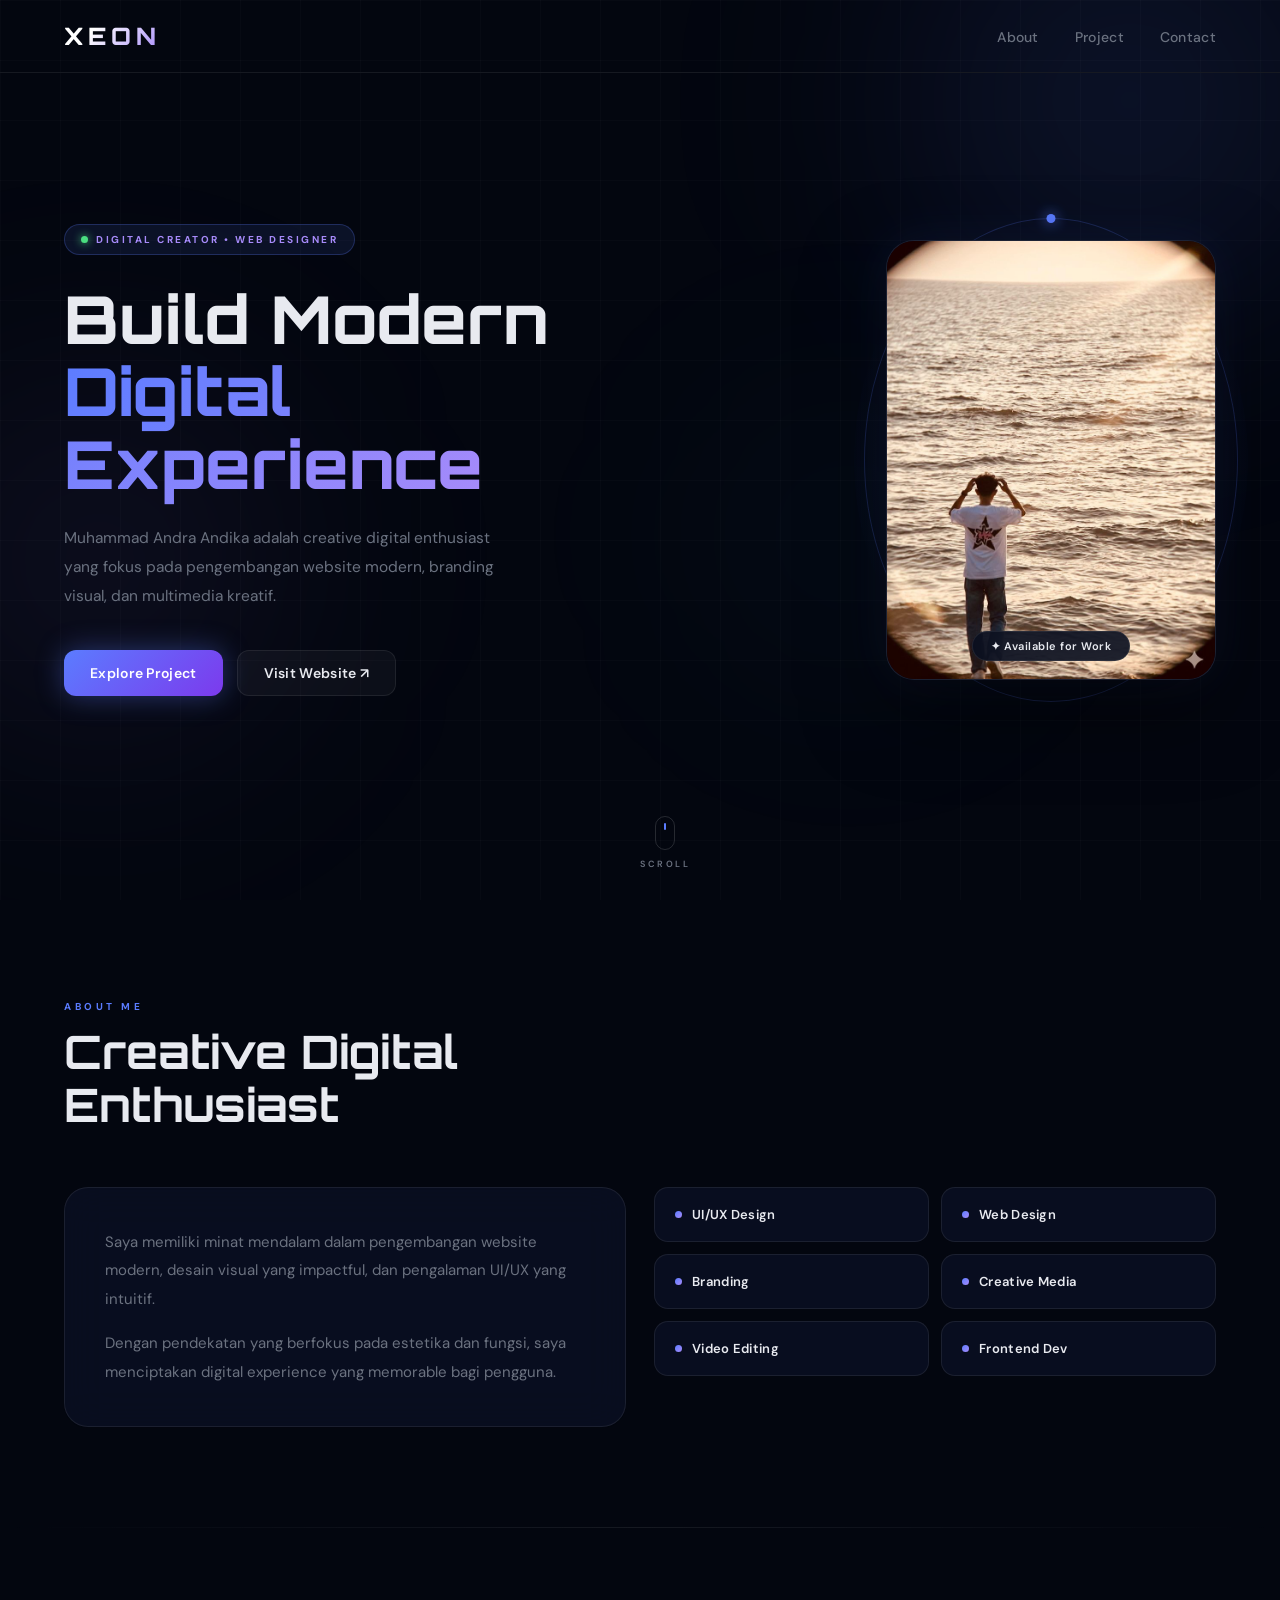
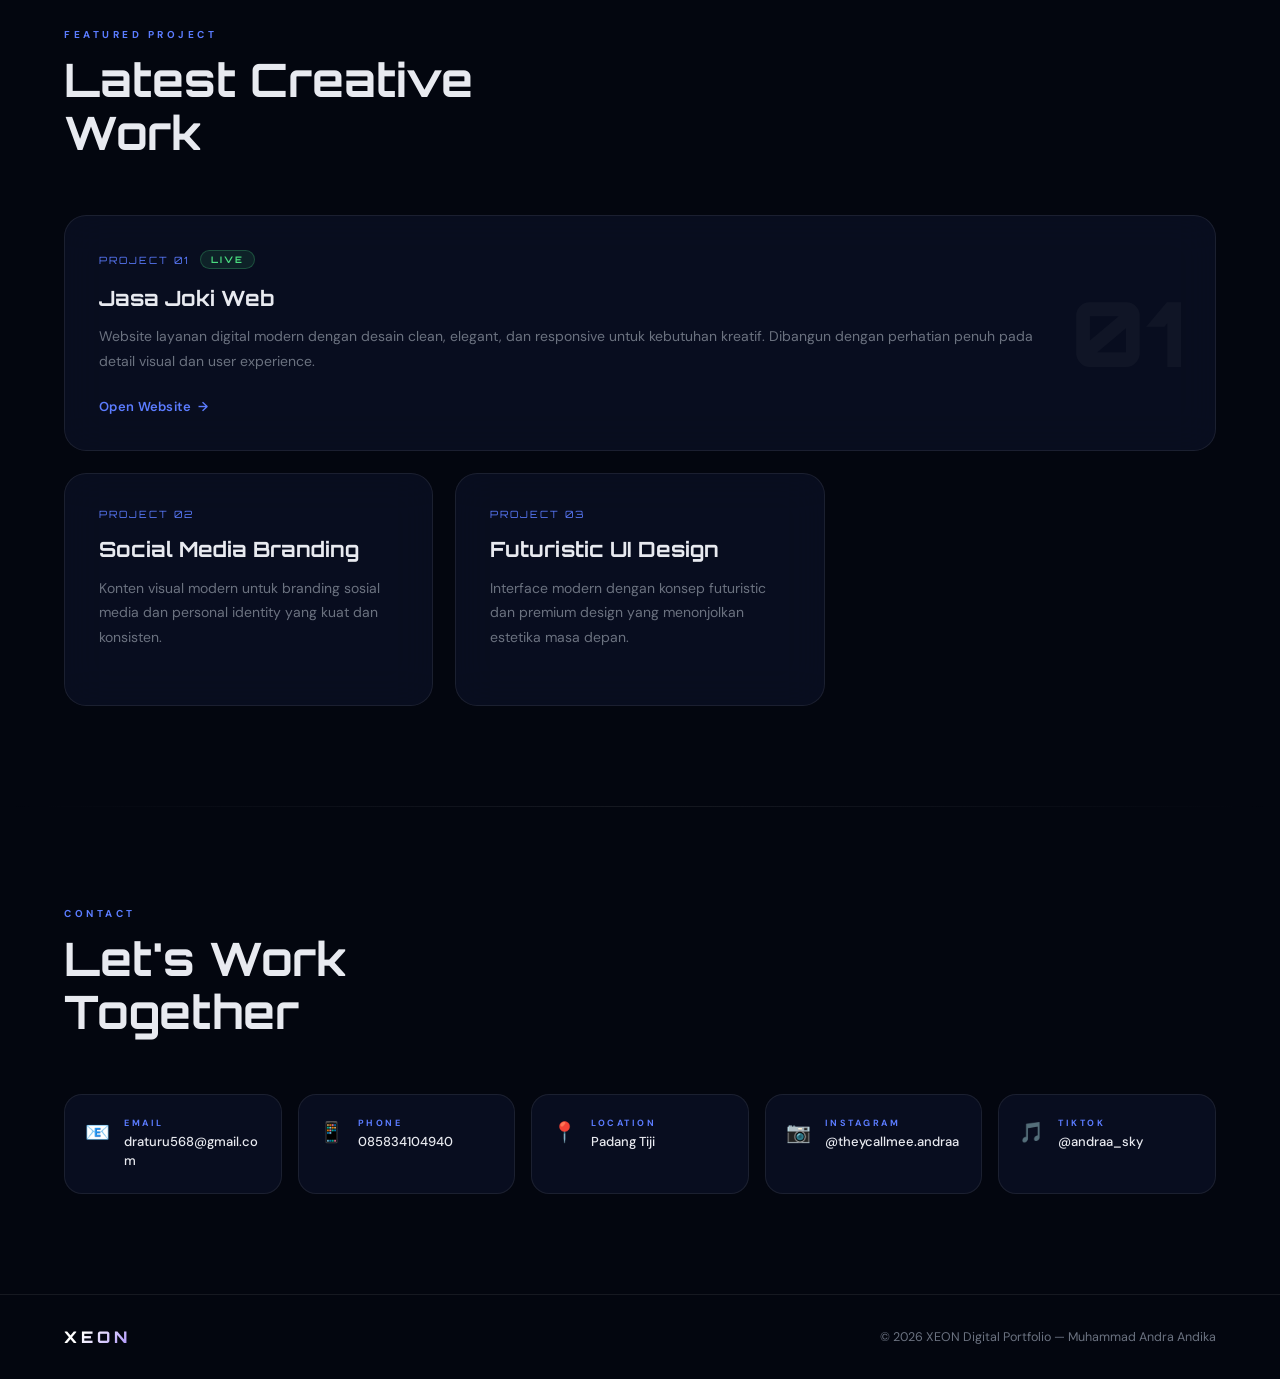
==== commit 94d4d5b6: "Update index.html" ====
--- a/index.html
+++ b/index.html
@@ -5,10 +5,10 @@
   <meta name="viewport" content="width=device-width, initial-scale=1.0">
   <title>XEON — Digital Portfolio</title>
   <link rel="preconnect" href="https://fonts.googleapis.com">
-  <link href="https://fonts.googleapis.com/css2?family=Orbitron:wght@400;500;700;900&family=DM+Sans:ital,wght@0,300;0,400;0,500;1,300&display=swap" rel="stylesheet">
+  <link href="https://fonts.googleapis.com/css2?family=Orbitron:wght@400;600;800;900&family=DM+Sans:wght@300;400;500;600&display=swap" rel="stylesheet">
 
   <style>
-    /* ─── RESET & BASE ─── */
+    /* ===== RESET & BASE ===== */
     *, *::before, *::after {
       margin: 0;
       padding: 0;
@@ -16,23 +16,19 @@
     }
 
     :root {
-      --bg:        #04060f;
-      --surface:   #080c1a;
-      --border:    rgba(108,99,255,0.18);
-      --accent:    #6c63ff;
-      --accent2:   #00d4ff;
-      --text:      #e8e6ff;
-      --muted:     #7c7a9a;
-      --glow:      rgba(108,99,255,0.45);
-      --glow2:     rgba(0,212,255,0.25);
-      --radius:    20px;
-      --nav-h:     72px;
-    }
-
-    html {
-      scroll-behavior: smooth;
-      overflow-x: hidden;
-    }
+      --bg: #03060f;
+      --bg2: #070d1a;
+      --accent: #5b7cff;
+      --accent2: #a78bfa;
+      --accent-glow: rgba(91,124,255,0.35);
+      --glass: rgba(255,255,255,0.04);
+      --glass-border: rgba(255,255,255,0.08);
+      --text: #e8eaf0;
+      --muted: #6b7280;
+      --card-bg: rgba(10,16,35,0.8);
+    }
+
+    html { scroll-behavior: smooth; }
 
     body {
       font-family: 'DM Sans', sans-serif;
@@ -42,80 +38,89 @@
       -webkit-font-smoothing: antialiased;
     }
 
-    /* ─── NOISE OVERLAY ─── */
-    body::before {
-      content: '';
+    /* ===== ANIMATED BACKGROUND ===== */
+    .bg-canvas {
       position: fixed;
       inset: 0;
-      background-image: url("data:image/svg+xml,%3Csvg viewBox='0 0 256 256' xmlns='http://www.w3.org/2000/svg'%3E%3Cfilter id='n'%3E%3CfeTurbulence type='fractalNoise' baseFrequency='0.9' numOctaves='4' stitchTiles='stitch'/%3E%3C/filter%3E%3Crect width='100%25' height='100%25' filter='url(%23n)' opacity='0.04'/%3E%3C/svg%3E");
-      opacity: 0.4;
+      z-index: 0;
       pointer-events: none;
-      z-index: 0;
-    }
-
-    /* ─── AMBIENT BLOBS ─── */
-    .blob {
-      position: fixed;
+      overflow: hidden;
+    }
+
+    .orb {
+      position: absolute;
       border-radius: 50%;
       filter: blur(120px);
-      opacity: 0;
+      animation: orbFloat 12s ease-in-out infinite;
+    }
+
+    .orb-1 {
+      width: 600px; height: 600px;
+      background: radial-gradient(circle, rgba(91,124,255,0.18) 0%, transparent 70%);
+      top: -200px; right: -150px;
+      animation-delay: 0s;
+    }
+
+    .orb-2 {
+      width: 500px; height: 500px;
+      background: radial-gradient(circle, rgba(167,139,250,0.12) 0%, transparent 70%);
+      bottom: 10%; left: -150px;
+      animation-delay: -4s;
+    }
+
+    .orb-3 {
+      width: 350px; height: 350px;
+      background: radial-gradient(circle, rgba(56,189,248,0.08) 0%, transparent 70%);
+      top: 40%; right: 20%;
+      animation-delay: -8s;
+    }
+
+    @keyframes orbFloat {
+      0%, 100% { transform: translateY(0) scale(1); }
+      33%       { transform: translateY(-40px) scale(1.05); }
+      66%       { transform: translateY(20px) scale(0.95); }
+    }
+
+    .bg-grid {
+      position: fixed;
+      inset: 0;
+      z-index: 0;
       pointer-events: none;
-      z-index: 0;
-      animation: blobFade 1.4s ease forwards;
-    }
-    .blob-1 {
-      width: 600px; height: 600px;
-      background: var(--accent);
-      top: -200px; right: -150px;
-      opacity: 0;
-      animation-delay: 0.2s;
-    }
-    .blob-2 {
-      width: 500px; height: 500px;
-      background: var(--accent2);
-      bottom: 10%; left: -150px;
-      animation-delay: 0.5s;
-    }
-    @keyframes blobFade {
-      to { opacity: 0.07; }
-    }
-
-    /* ─── SCROLLBAR ─── */
-    ::-webkit-scrollbar { width: 5px; }
-    ::-webkit-scrollbar-track { background: var(--bg); }
-    ::-webkit-scrollbar-thumb { background: var(--accent); border-radius: 99px; }
-
-    /* ─── HEADER / NAV ─── */
+      background-image:
+        linear-gradient(rgba(255,255,255,0.018) 1px, transparent 1px),
+        linear-gradient(90deg, rgba(255,255,255,0.018) 1px, transparent 1px);
+      background-size: 60px 60px;
+    }
+
+    /* ===== NAVBAR ===== */
     header {
       position: fixed;
       top: 0; left: 0; right: 0;
-      height: var(--nav-h);
       z-index: 100;
-      display: flex;
-      align-items: center;
-      padding: 0 6%;
-      transition: background 0.4s, backdrop-filter 0.4s, border-color 0.4s;
-    }
+      padding: 0 5%;
+      transition: background 0.4s, backdrop-filter 0.4s, box-shadow 0.4s;
+    }
+
     header.scrolled {
-      background: rgba(4,6,15,0.75);
-      backdrop-filter: blur(20px);
-      -webkit-backdrop-filter: blur(20px);
-      border-bottom: 1px solid var(--border);
+      background: rgba(3,6,15,0.88);
+      backdrop-filter: blur(22px);
+      -webkit-backdrop-filter: blur(22px);
+      box-shadow: 0 1px 0 var(--glass-border);
     }
 
     nav {
-      width: 100%;
       display: flex;
       justify-content: space-between;
       align-items: center;
+      height: 72px;
     }
 
     .logo {
       font-family: 'Orbitron', sans-serif;
-      font-size: clamp(20px, 3vw, 28px);
-      font-weight: 900;
+      font-size: 24px;
+      font-weight: 800;
       letter-spacing: 5px;
-      background: linear-gradient(135deg, var(--accent), var(--accent2));
+      background: linear-gradient(135deg, #fff 30%, var(--accent2));
       -webkit-background-clip: text;
       -webkit-text-fill-color: transparent;
       background-clip: text;
@@ -123,7 +128,7 @@
 
     .nav-links {
       display: flex;
-      gap: clamp(16px, 3vw, 36px);
+      gap: 36px;
       list-style: none;
     }
 
@@ -132,83 +137,91 @@
       color: var(--muted);
       font-size: 14px;
       font-weight: 500;
-      letter-spacing: 1px;
+      letter-spacing: 0.3px;
       transition: color 0.3s;
       position: relative;
     }
+
     .nav-links a::after {
       content: '';
       position: absolute;
       bottom: -4px; left: 0;
-      width: 0; height: 1px;
+      width: 0; height: 1.5px;
       background: var(--accent);
       transition: width 0.3s;
     }
-    .nav-links a:hover { color: white; }
+
+    .nav-links a:hover { color: #fff; }
     .nav-links a:hover::after { width: 100%; }
 
-    /* hamburger */
+    /* Hamburger */
     .hamburger {
       display: none;
       flex-direction: column;
+      justify-content: center;
       gap: 5px;
       cursor: pointer;
+      padding: 6px;
+      border: none;
       background: none;
-      border: none;
-      padding: 6px;
-      z-index: 200;
-    }
+    }
+
     .hamburger span {
       display: block;
       width: 24px; height: 2px;
-      background: white;
+      background: var(--text);
       border-radius: 2px;
       transition: 0.3s;
     }
+
     .hamburger.open span:nth-child(1) { transform: translateY(7px) rotate(45deg); }
-    .hamburger.open span:nth-child(2) { opacity: 0; }
+    .hamburger.open span:nth-child(2) { opacity: 0; transform: scaleX(0); }
     .hamburger.open span:nth-child(3) { transform: translateY(-7px) rotate(-45deg); }
 
-    /* mobile nav drawer */
+    /* Mobile nav */
     .mobile-nav {
-      display: none;
       position: fixed;
-      top: 0; left: 0; right: 0; bottom: 0;
-      background: rgba(4,6,15,0.97);
-      backdrop-filter: blur(20px);
-      z-index: 150;
+      top: 72px; left: 0; right: 0;
+      background: rgba(3,6,15,0.97);
+      backdrop-filter: blur(30px);
+      -webkit-backdrop-filter: blur(30px);
+      border-bottom: 1px solid var(--glass-border);
+      z-index: 99;
+      display: flex;
       flex-direction: column;
-      justify-content: center;
       align-items: center;
-      gap: 40px;
-      opacity: 0;
-      pointer-events: none;
-      transition: opacity 0.3s;
-    }
-    .mobile-nav.open {
-      opacity: 1;
-      pointer-events: all;
-    }
+      max-height: 0;
+      overflow: hidden;
+      transition: max-height 0.4s cubic-bezier(0.4,0,0.2,1);
+    }
+
+    .mobile-nav.open { max-height: 260px; }
+
     .mobile-nav a {
-      font-family: 'Orbitron', sans-serif;
-      font-size: clamp(22px, 6vw, 36px);
-      color: white;
       text-decoration: none;
-      letter-spacing: 3px;
-      transition: color 0.3s;
-    }
-    .mobile-nav a:hover { color: var(--accent); }
-
-    /* ─── HERO ─── */
+      color: var(--muted);
+      font-size: 15px;
+      font-weight: 500;
+      padding: 17px 0;
+      width: 100%;
+      text-align: center;
+      border-bottom: 1px solid var(--glass-border);
+      transition: color 0.3s, background 0.3s;
+    }
+
+    .mobile-nav a:last-child { border-bottom: none; }
+    .mobile-nav a:hover { color: #fff; background: var(--glass); }
+
+    /* ===== HERO ===== */
     .hero {
+      position: relative;
+      z-index: 1;
       min-height: 100vh;
       display: flex;
       justify-content: space-between;
       align-items: center;
-      padding: calc(var(--nav-h) + 40px) 6% 80px;
+      padding: 100px 5% 80px;
       gap: 60px;
-      position: relative;
-      z-index: 1;
     }
 
     .hero-left {
@@ -219,630 +232,623 @@
     .hero-tag {
       display: inline-flex;
       align-items: center;
-      gap: 10px;
-      background: rgba(108,99,255,0.1);
-      border: 1px solid rgba(108,99,255,0.3);
-      padding: 8px 18px;
-      border-radius: 99px;
-      font-size: 11px;
-      letter-spacing: 2px;
+      gap: 8px;
+      background: rgba(91,124,255,0.1);
+      border: 1px solid rgba(91,124,255,0.25);
+      padding: 8px 16px;
+      border-radius: 100px;
+      font-size: 10px;
+      font-weight: 700;
+      letter-spacing: 2.5px;
       color: var(--accent2);
-      margin-bottom: 30px;
-      opacity: 0;
-      animation: fadeUp 0.8s 0.3s ease forwards;
-    }
+      margin-bottom: 28px;
+      animation: fadeUp 0.7s ease both;
+    }
+
     .hero-tag::before {
       content: '';
-      display: block;
-      width: 6px; height: 6px;
-      background: var(--accent2);
+      width: 7px; height: 7px;
       border-radius: 50%;
-      animation: pulse 2s infinite;
-    }
-    @keyframes pulse {
-      0%,100% { box-shadow: 0 0 0 0 rgba(0,212,255,0.5); }
-      50% { box-shadow: 0 0 0 6px rgba(0,212,255,0); }
+      background: #4ade80;
+      box-shadow: 0 0 8px #4ade80;
+      flex-shrink: 0;
+      animation: blink 2s ease-in-out infinite;
+    }
+
+    @keyframes blink {
+      0%, 100% { opacity: 1; transform: scale(1); }
+      50%       { opacity: 0.4; transform: scale(0.7); }
     }
 
     .hero-left h1 {
       font-family: 'Orbitron', sans-serif;
-      font-size: clamp(36px, 5.5vw, 72px);
-      font-weight: 900;
-      line-height: 1.08;
-      letter-spacing: -1px;
-      margin-bottom: 28px;
-      opacity: 0;
-      animation: fadeUp 0.8s 0.5s ease forwards;
-    }
-    .hero-left h1 .gradient-text {
-      background: linear-gradient(135deg, var(--accent), var(--accent2));
+      font-size: clamp(34px, 5.5vw, 66px);
+      font-weight: 800;
+      line-height: 1.1;
+      margin-bottom: 24px;
+      animation: fadeUp 0.7s 0.1s ease both;
+    }
+
+    .gradient-text {
+      background: linear-gradient(135deg, var(--accent) 0%, var(--accent2) 100%);
       -webkit-background-clip: text;
       -webkit-text-fill-color: transparent;
       background-clip: text;
     }
 
     .hero-left p {
-      font-size: clamp(14px, 1.6vw, 17px);
       color: var(--muted);
+      font-size: 15.5px;
       line-height: 1.85;
       margin-bottom: 40px;
-      max-width: 440px;
-      opacity: 0;
-      animation: fadeUp 0.8s 0.7s ease forwards;
+      max-width: 460px;
+      animation: fadeUp 0.7s 0.2s ease both;
     }
 
     .hero-buttons {
       display: flex;
-      gap: 16px;
+      gap: 14px;
       flex-wrap: wrap;
-      opacity: 0;
-      animation: fadeUp 0.8s 0.9s ease forwards;
+      animation: fadeUp 0.7s 0.3s ease both;
     }
 
     .btn {
       display: inline-flex;
       align-items: center;
       gap: 8px;
-      padding: 14px 28px;
+      padding: 13px 26px;
       border-radius: 12px;
-      font-family: 'DM Sans', sans-serif;
+      text-decoration: none;
       font-size: 14px;
-      font-weight: 500;
-      text-decoration: none;
+      font-weight: 600;
+      letter-spacing: 0.3px;
+      transition: transform 0.25s, box-shadow 0.25s, background 0.25s;
       cursor: pointer;
-      transition: transform 0.25s, box-shadow 0.25s;
-      border: none;
-    }
-    .btn:hover { transform: translateY(-4px); }
+      white-space: nowrap;
+    }
+
+    .btn:hover { transform: translateY(-3px); }
 
     .btn-primary {
-      background: linear-gradient(135deg, var(--accent), #8b83ff);
-      color: white;
-      box-shadow: 0 0 30px rgba(108,99,255,0.4);
-    }
-    .btn-primary:hover { box-shadow: 0 0 45px rgba(108,99,255,0.65); }
+      background: linear-gradient(135deg, var(--accent), #7c3aed);
+      color: #fff;
+      box-shadow: 0 0 28px rgba(91,124,255,0.38);
+    }
+
+    .btn-primary:hover { box-shadow: 0 0 48px rgba(91,124,255,0.6); }
 
     .btn-glass {
-      background: rgba(255,255,255,0.05);
-      color: white;
-      border: 1px solid rgba(255,255,255,0.12);
-      backdrop-filter: blur(12px);
-    }
-    .btn-glass:hover { background: rgba(255,255,255,0.1); }
-
-    /* ─── HERO RIGHT / PROFILE ─── */
+      background: var(--glass);
+      border: 1px solid var(--glass-border);
+      color: var(--text);
+    }
+
+    .btn-glass:hover {
+      background: rgba(255,255,255,0.08);
+      border-color: rgba(255,255,255,0.18);
+    }
+
+    /* Profile */
     .hero-right {
-      flex: 1;
+      flex: 0 0 auto;
       display: flex;
       justify-content: center;
       align-items: center;
-      opacity: 0;
-      animation: fadeIn 1.2s 0.6s ease forwards;
+      animation: fadeUp 0.85s 0.2s ease both;
     }
 
     .profile-wrapper {
       position: relative;
-      width: clamp(260px, 30vw, 360px);
-    }
-
-    .circle-glow {
-      position: absolute;
-      inset: -30px;
-      border-radius: 50%;
-      background: conic-gradient(from 0deg, var(--accent), var(--accent2), var(--accent));
-      opacity: 0.25;
-      filter: blur(40px);
-      animation: rotate 8s linear infinite;
-    }
-    @keyframes rotate { to { transform: rotate(360deg); } }
+    }
 
     .circle-ring {
       position: absolute;
-      inset: -4px;
-      border-radius: 28px;
-      background: conic-gradient(from 0deg, var(--accent), transparent 60%, var(--accent2), transparent);
-      animation: rotate 4s linear infinite;
-      padding: 2px;
-    }
+      inset: -22px;
+      border-radius: 50%;
+      border: 1.5px solid rgba(91,124,255,0.22);
+      animation: spinRing 22s linear infinite;
+    }
+
     .circle-ring::after {
       content: '';
       position: absolute;
-      inset: 3px;
-      background: var(--surface);
-      border-radius: 26px;
+      top: -5px; left: 50%;
+      width: 9px; height: 9px;
+      border-radius: 50%;
+      background: var(--accent);
+      box-shadow: 0 0 14px var(--accent);
+      transform: translateX(-50%);
+    }
+
+    @keyframes spinRing {
+      from { transform: rotate(0deg); }
+      to   { transform: rotate(360deg); }
+    }
+
+    .circle-glow {
+      position: absolute;
+      inset: -32px;
+      border-radius: 50%;
+      background: radial-gradient(circle, rgba(91,124,255,0.14) 0%, transparent 70%);
+      animation: glowPulse 3.5s ease-in-out infinite;
+    }
+
+    @keyframes glowPulse {
+      0%, 100% { opacity: 0.6; transform: scale(1); }
+      50%       { opacity: 1;   transform: scale(1.07); }
     }
 
     .profile-card {
       position: relative;
-      width: 100%;
-      border-radius: 26px;
+      width: clamp(220px, 28vw, 330px);
+      aspect-ratio: 3/4;
+      border-radius: 28px;
       overflow: hidden;
-      background: rgba(255,255,255,0.04);
-      border: 1px solid var(--border);
-      backdrop-filter: blur(20px);
-      box-shadow: 0 30px 80px rgba(0,0,0,0.5);
+      border: 1px solid var(--glass-border);
+      box-shadow: 0 30px 80px rgba(0,0,0,0.5), 0 0 50px rgba(91,124,255,0.1);
+      background: var(--card-bg);
     }
 
     .profile-card img {
       width: 100%;
-      height: clamp(300px, 40vw, 460px);
+      height: 100%;
       object-fit: cover;
       display: block;
-      transition: transform 0.6s ease;
-    }
-    .profile-card:hover img { transform: scale(1.04); }
-
-    .profile-badge {
+    }
+
+    .profile-placeholder {
+      width: 100%;
+      height: 100%;
+      display: flex;
+      flex-direction: column;
+      align-items: center;
+      justify-content: center;
+      gap: 14px;
+      background: linear-gradient(135deg, rgba(91,124,255,0.07), rgba(167,139,250,0.07));
+      color: var(--muted);
+      font-size: 13px;
+    }
+
+    .profile-placeholder .ph-icon { font-size: 52px; opacity: 0.35; }
+
+    .status-badge {
       position: absolute;
-      bottom: 20px;
-      left: 20px;
-      right: 20px;
-      background: rgba(8,12,26,0.82);
-      backdrop-filter: blur(16px);
-      border: 1px solid var(--border);
-      border-radius: 14px;
-      padding: 14px 18px;
-      display: flex;
-      justify-content: space-between;
+      bottom: 18px; left: 50%;
+      transform: translateX(-50%);
+      background: rgba(8,14,30,0.9);
+      backdrop-filter: blur(14px);
+      border: 1px solid var(--glass-border);
+      border-radius: 100px;
+      padding: 7px 18px;
+      font-size: 11px;
+      font-weight: 600;
+      color: var(--text);
+      white-space: nowrap;
+      letter-spacing: 0.5px;
+    }
+
+    /* Scroll hint */
+    .scroll-hint {
+      position: absolute;
+      bottom: 30px; left: 50%;
+      transform: translateX(-50%);
+      display: flex;
+      flex-direction: column;
       align-items: center;
-    }
-    .profile-badge .name {
-      font-family: 'Orbitron', sans-serif;
-      font-size: 13px;
-      letter-spacing: 1.5px;
-    }
-    .profile-badge .role {
-      font-size: 11px;
-      color: var(--accent2);
-      margin-top: 3px;
-    }
-    .status-dot {
-      display: flex;
-      align-items: center;
-      gap: 6px;
-      font-size: 11px;
-      color: #4ade80;
-    }
-    .status-dot::before {
+      gap: 8px;
+      animation: fadeUp 1s 1.1s ease both;
+    }
+
+    .scroll-hint span {
+      font-size: 9px;
+      letter-spacing: 2.5px;
+      color: var(--muted);
+      font-weight: 600;
+    }
+
+    .scroll-mouse {
+      width: 20px; height: 34px;
+      border: 1.5px solid rgba(255,255,255,0.14);
+      border-radius: 10px;
+      display: flex;
+      justify-content: center;
+      padding-top: 6px;
+    }
+
+    .scroll-mouse::before {
       content: '';
-      width: 7px; height: 7px;
-      background: #4ade80;
-      border-radius: 50%;
-      animation: pulse-green 2s infinite;
-    }
-    @keyframes pulse-green {
-      0%,100% { box-shadow: 0 0 0 0 rgba(74,222,128,0.5); }
-      50% { box-shadow: 0 0 0 5px rgba(74,222,128,0); }
-    }
-
-    /* ─── SECTION BASE ─── */
+      width: 2.5px; height: 7px;
+      border-radius: 2px;
+      background: var(--accent);
+      animation: scrollDot 1.9s ease-in-out infinite;
+    }
+
+    @keyframes scrollDot {
+      0%   { opacity: 1; transform: translateY(0); }
+      100% { opacity: 0; transform: translateY(12px); }
+    }
+
+    /* ===== SECTION BASE ===== */
     section {
-      padding: 110px 6%;
       position: relative;
       z-index: 1;
+      padding: 100px 5%;
     }
 
     .section-label {
-      font-family: 'Orbitron', sans-serif;
-      font-size: 11px;
-      letter-spacing: 4px;
-      color: var(--accent2);
-      margin-bottom: 14px;
-      opacity: 0;
-      transition: opacity 0.6s, transform 0.6s;
-      transform: translateY(16px);
-    }
-    .section-title-text {
+      font-size: 10px;
+      font-weight: 700;
+      letter-spacing: 3.5px;
+      color: var(--accent);
+      margin-bottom: 12px;
+      text-transform: uppercase;
+    }
+
+    .section-heading {
       font-family: 'Orbitron', sans-serif;
       font-size: clamp(26px, 4vw, 46px);
       font-weight: 700;
-      letter-spacing: -0.5px;
-      line-height: 1.1;
-      opacity: 0;
-      transition: opacity 0.6s 0.1s, transform 0.6s 0.1s;
-      transform: translateY(16px);
-    }
-    .section-head {
-      margin-bottom: 60px;
-    }
-    .in-view .section-label,
-    .in-view .section-title-text {
-      opacity: 1;
-      transform: none;
-    }
-
-    /* ─── ABOUT ─── */
-    .about-container {
+      line-height: 1.15;
+      margin-bottom: 56px;
+    }
+
+    /* ===== ABOUT ===== */
+    .about-inner {
       display: grid;
       grid-template-columns: 1fr 1fr;
-      gap: 30px;
+      gap: 28px;
+      align-items: start;
     }
 
     .about-card {
-      background: rgba(255,255,255,0.035);
-      border: 1px solid var(--border);
-      border-radius: var(--radius);
+      background: var(--card-bg);
+      border: 1px solid var(--glass-border);
+      border-radius: 24px;
       padding: 40px;
+      backdrop-filter: blur(20px);
+    }
+
+    .about-card p {
+      color: var(--muted);
       line-height: 1.9;
-      color: var(--muted);
       font-size: 15px;
+    }
+
+    .about-card p + p { margin-top: 16px; }
+
+    .skill-grid {
+      display: grid;
+      grid-template-columns: 1fr 1fr;
+      gap: 12px;
+    }
+
+    .skill-item {
+      background: var(--card-bg);
+      border: 1px solid var(--glass-border);
+      border-radius: 14px;
+      padding: 18px 20px;
+      font-size: 13px;
+      font-weight: 600;
+      letter-spacing: 0.3px;
+      color: var(--text);
+      display: flex;
+      align-items: center;
+      gap: 10px;
+      transition: border-color 0.3s, transform 0.3s, box-shadow 0.3s;
+      cursor: default;
+    }
+
+    .skill-item:hover {
+      border-color: rgba(91,124,255,0.4);
+      transform: translateY(-4px);
+      box-shadow: 0 10px 28px rgba(91,124,255,0.1);
+    }
+
+    .skill-dot {
+      width: 7px; height: 7px;
+      border-radius: 50%;
+      background: linear-gradient(135deg, var(--accent), var(--accent2));
+      flex-shrink: 0;
+    }
+
+    /* ===== PROJECTS ===== */
+    .project-grid {
+      display: grid;
+      grid-template-columns: repeat(3, 1fr);
+      gap: 22px;
+    }
+
+    .project-card {
+      background: var(--card-bg);
+      border: 1px solid var(--glass-border);
+      border-radius: 22px;
+      padding: 34px;
+      transition: transform 0.35s, border-color 0.35s, box-shadow 0.35s;
+      position: relative;
+      overflow: hidden;
+      backdrop-filter: blur(20px);
+    }
+
+    .project-card::before {
+      content: '';
+      position: absolute;
+      top: 0; left: 0; right: 0;
+      height: 2px;
+      background: linear-gradient(90deg, var(--accent), var(--accent2));
       opacity: 0;
-      transform: translateY(30px);
-      transition: opacity 0.7s 0.2s, transform 0.7s 0.2s;
-    }
-    .about-card.in-view { opacity: 1; transform: none; }
-
-    .skills-card {
-      background: rgba(255,255,255,0.035);
-      border: 1px solid var(--border);
-      border-radius: var(--radius);
-      padding: 40px;
-      opacity: 0;
-      transform: translateY(30px);
-      transition: opacity 0.7s 0.35s, transform 0.7s 0.35s;
-    }
-    .skills-card.in-view { opacity: 1; transform: none; }
-
-    .skills-card h3 {
+      transition: opacity 0.35s;
+    }
+
+    .project-card:hover {
+      transform: translateY(-8px);
+      border-color: rgba(91,124,255,0.28);
+      box-shadow: 0 22px 55px rgba(91,124,255,0.1);
+    }
+
+    .project-card:hover::before { opacity: 1; }
+
+    /* Featured card spans full width */
+    .project-card.featured {
+      grid-column: 1 / -1;
+      display: flex;
+      justify-content: space-between;
+      align-items: flex-start;
+      gap: 24px;
+    }
+
+    .proj-body { flex: 1; }
+
+    .project-num {
       font-family: 'Orbitron', sans-serif;
-      font-size: 13px;
+      font-size: 10px;
       letter-spacing: 2px;
       color: var(--accent);
-      margin-bottom: 24px;
-    }
-
-    .skill-grid {
-      display: flex;
+      margin-bottom: 16px;
+      display: flex;
+      align-items: center;
+      gap: 10px;
+    }
+
+    .live-badge {
+      background: rgba(74,222,128,0.1);
+      border: 1px solid rgba(74,222,128,0.25);
+      color: #4ade80;
+      font-size: 9px;
+      font-weight: 700;
+      letter-spacing: 2px;
+      padding: 3px 10px;
+      border-radius: 100px;
+    }
+
+    .project-card h3 {
+      font-family: 'Orbitron', sans-serif;
+      font-size: clamp(15px, 2vw, 21px);
+      font-weight: 700;
+      margin-bottom: 12px;
+      line-height: 1.3;
+    }
+
+    .project-card p {
+      color: var(--muted);
+      font-size: 14px;
+      line-height: 1.75;
+      margin-bottom: 22px;
+    }
+
+    .proj-link {
+      display: inline-flex;
+      align-items: center;
+      gap: 6px;
+      color: var(--accent);
+      text-decoration: none;
+      font-size: 13px;
+      font-weight: 600;
+      letter-spacing: 0.3px;
+      transition: gap 0.25s, color 0.25s;
+    }
+
+    .proj-link .arrow { display: inline-block; transition: transform 0.25s; }
+    .proj-link:hover { color: var(--accent2); }
+    .proj-link:hover .arrow { transform: translateX(4px); }
+
+    .proj-number-big {
+      font-family: 'Orbitron', sans-serif;
+      font-size: 90px;
+      font-weight: 900;
+      color: rgba(255,255,255,0.035);
+      line-height: 1;
+      user-select: none;
+      flex-shrink: 0;
+      align-self: center;
+    }
+
+    /* ===== CONTACT ===== */
+    .contact-grid {
+      display: grid;
+      grid-template-columns: repeat(auto-fill, minmax(min(100%, 195px), 1fr));
+      gap: 16px;
+    }
+
+    .contact-card {
+      background: var(--card-bg);
+      border: 1px solid var(--glass-border);
+      border-radius: 18px;
+      padding: 22px 20px;
+      display: flex;
+      align-items: flex-start;
+      gap: 14px;
+      transition: border-color 0.3s, transform 0.3s, box-shadow 0.3s;
+      min-width: 0;
+      overflow: hidden;
+    }
+
+    .contact-card:hover {
+      border-color: rgba(91,124,255,0.35);
+      transform: translateY(-4px);
+      box-shadow: 0 10px 28px rgba(91,124,255,0.1);
+    }
+
+    .contact-icon {
+      font-size: 20px;
+      flex-shrink: 0;
+      margin-top: 2px;
+    }
+
+    .contact-info {
+      display: flex;
+      flex-direction: column;
+      gap: 4px;
+      min-width: 0;
+      flex: 1;
+    }
+
+    .contact-label {
+      font-size: 9px;
+      font-weight: 700;
+      letter-spacing: 2.5px;
+      color: var(--accent);
+      white-space: nowrap;
+    }
+
+    .contact-value {
+      font-size: 13px;
+      color: var(--text);
+      font-weight: 500;
+      word-break: break-all;
+      overflow-wrap: anywhere;
+      white-space: normal;
+      line-height: 1.45;
+    }
+
+    /* ===== DIVIDER ===== */
+    .divider {
+      position: relative;
+      z-index: 1;
+      width: 100%;
+      height: 1px;
+      background: linear-gradient(90deg, transparent, var(--glass-border), transparent);
+    }
+
+    /* ===== FOOTER ===== */
+    footer {
+      position: relative;
+      z-index: 1;
+      border-top: 1px solid var(--glass-border);
+      padding: 32px 5%;
+      display: flex;
+      justify-content: space-between;
+      align-items: center;
       flex-wrap: wrap;
-      gap: 10px;
-    }
-
-    .skill-chip {
-      padding: 9px 18px;
-      border-radius: 99px;
-      font-size: 13px;
-      font-weight: 500;
-      border: 1px solid rgba(108,99,255,0.3);
-      color: var(--text);
-      background: rgba(108,99,255,0.1);
-      transition: background 0.3s, border-color 0.3s, transform 0.2s;
-      cursor: default;
-    }
-    .skill-chip:hover {
-      background: rgba(108,99,255,0.25);
-      border-color: var(--accent);
-      transform: scale(1.05);
-    }
-
-    /* ─── STATS ROW ─── */
-    .stats-row {
-      display: grid;
-      grid-template-columns: repeat(3, 1fr);
-      gap: 20px;
-      margin-top: 30px;
-    }
-    .stat-card {
-      background: rgba(0,212,255,0.06);
-      border: 1px solid rgba(0,212,255,0.2);
-      border-radius: 16px;
-      padding: 24px 20px;
-      text-align: center;
-      opacity: 0;
-      transform: translateY(20px);
-      transition: opacity 0.6s, transform 0.6s;
-    }
-    .stat-card.in-view { opacity: 1; transform: none; }
-    .stat-card .num {
+      gap: 14px;
+    }
+
+    .footer-logo {
       font-family: 'Orbitron', sans-serif;
-      font-size: clamp(22px, 3vw, 34px);
-      font-weight: 700;
-      background: linear-gradient(135deg, var(--accent), var(--accent2));
+      font-size: 16px;
+      font-weight: 800;
+      letter-spacing: 4px;
+      background: linear-gradient(135deg, #fff 30%, var(--accent2));
       -webkit-background-clip: text;
       -webkit-text-fill-color: transparent;
       background-clip: text;
     }
-    .stat-card .label {
-      font-size: 12px;
-      color: var(--muted);
-      margin-top: 4px;
-      letter-spacing: 1px;
-    }
-
-    /* ─── PROJECT ─── */
-    .project-grid {
-      display: grid;
-      grid-template-columns: repeat(3, 1fr);
-      gap: 24px;
-    }
-
-    .project-card {
-      background: rgba(255,255,255,0.03);
-      border: 1px solid var(--border);
-      border-radius: var(--radius);
-      padding: 36px 32px;
-      position: relative;
-      overflow: hidden;
-      transition: transform 0.35s, border-color 0.35s, box-shadow 0.35s;
+
+    footer p { color: var(--muted); font-size: 12.5px; }
+
+    /* ===== ANIMATIONS ===== */
+    @keyframes fadeUp {
+      from { opacity: 0; transform: translateY(28px); }
+      to   { opacity: 1; transform: translateY(0); }
+    }
+
+    .reveal {
       opacity: 0;
-      transform: translateY(35px);
-    }
-    .project-card.in-view { opacity: 1; transform: none; }
-    .project-card:nth-child(2) { transition-delay: 0.12s; }
-    .project-card:nth-child(3) { transition-delay: 0.24s; }
-
-    .project-card::before {
-      content: '';
-      position: absolute;
-      inset: 0;
-      background: linear-gradient(135deg, rgba(108,99,255,0.06) 0%, transparent 60%);
-      opacity: 0;
-      transition: opacity 0.4s;
-    }
-    .project-card:hover::before { opacity: 1; }
-    .project-card:hover {
-      transform: translateY(-8px);
-      border-color: rgba(108,99,255,0.4);
-      box-shadow: 0 20px 50px rgba(0,0,0,0.4), 0 0 0 1px rgba(108,99,255,0.15);
-    }
-
-    .project-card.featured {
-      grid-column: span 1;
-      background: rgba(108,99,255,0.08);
-      border-color: rgba(108,99,255,0.35);
-    }
-
-    .project-top {
-      display: flex;
-      justify-content: space-between;
-      align-items: flex-start;
-      margin-bottom: 24px;
-    }
-
-    .project-num {
-      font-family: 'Orbitron', sans-serif;
-      font-size: 42px;
-      font-weight: 900;
-      line-height: 1;
-      background: linear-gradient(135deg, rgba(108,99,255,0.6), rgba(0,212,255,0.4));
-      -webkit-background-clip: text;
-      -webkit-text-fill-color: transparent;
-      background-clip: text;
-    }
-
-    .badge-live {
-      display: inline-flex;
-      align-items: center;
-      gap: 5px;
-      background: rgba(74,222,128,0.15);
-      border: 1px solid rgba(74,222,128,0.3);
-      color: #4ade80;
-      font-size: 10px;
-      font-weight: 600;
-      letter-spacing: 2px;
-      padding: 5px 12px;
-      border-radius: 99px;
-    }
-    .badge-live::before {
-      content: '';
-      width: 5px; height: 5px;
-      background: #4ade80;
-      border-radius: 50%;
-      animation: pulse-green 2s infinite;
-    }
-
-    .badge-soon {
-      display: inline-flex;
-      align-items: center;
-      gap: 5px;
-      background: rgba(255,200,80,0.12);
-      border: 1px solid rgba(255,200,80,0.25);
-      color: #ffc850;
-      font-size: 10px;
-      font-weight: 600;
-      letter-spacing: 2px;
-      padding: 5px 12px;
-      border-radius: 99px;
-    }
-
-    .project-card h3 {
-      font-family: 'Orbitron', sans-serif;
-      font-size: clamp(15px, 2vw, 20px);
-      margin-bottom: 14px;
-      letter-spacing: 0.5px;
-    }
-
-    .project-card p {
-      color: var(--muted);
-      font-size: 14px;
-      line-height: 1.8;
-      margin-bottom: 28px;
-    }
-
-    .project-link {
-      display: inline-flex;
-      align-items: center;
-      gap: 8px;
-      color: var(--accent2);
-      text-decoration: none;
-      font-size: 13px;
-      font-weight: 500;
-      letter-spacing: 0.5px;
-      transition: gap 0.3s, color 0.3s;
-    }
-    .project-link:hover {
-      gap: 14px;
-      color: white;
-    }
-    .project-link .arrow {
-      font-size: 18px;
-      line-height: 1;
-    }
-
-    /* ─── CONTACT ─── */
-    .contact-grid {
-      display: grid;
-      grid-template-columns: repeat(auto-fit, minmax(220px, 1fr));
-      gap: 18px;
-    }
-
-    .contact-card {
-      background: rgba(255,255,255,0.035);
-      border: 1px solid var(--border);
-      border-radius: var(--radius);
-      padding: 26px 28px;
-      display: flex;
-      align-items: center;
-      gap: 16px;
-      opacity: 0;
-      transform: translateY(20px);
-      transition: opacity 0.6s, transform 0.6s, background 0.3s, border-color 0.3s;
-    }
-    .contact-card.in-view { opacity: 1; transform: none; }
-    .contact-card:nth-child(2) { transition-delay: 0.08s; }
-    .contact-card:nth-child(3) { transition-delay: 0.16s; }
-    .contact-card:nth-child(4) { transition-delay: 0.24s; }
-    .contact-card:nth-child(5) { transition-delay: 0.32s; }
-
-    .contact-card:hover {
-      background: rgba(108,99,255,0.1);
-      border-color: rgba(108,99,255,0.4);
-    }
-
-    .contact-icon {
-      font-size: 22px;
-      flex-shrink: 0;
-      width: 44px; height: 44px;
-      display: flex;
-      align-items: center;
-      justify-content: center;
-      background: rgba(108,99,255,0.12);
-      border-radius: 12px;
-    }
-
-    .contact-info .contact-type {
-      font-size: 10px;
-      letter-spacing: 2px;
-      color: var(--muted);
-      margin-bottom: 4px;
-    }
-    .contact-info .contact-value {
-      font-size: 14px;
-      font-weight: 500;
-    }
-
-    /* ─── FOOTER ─── */
-    footer {
-      text-align: center;
-      padding: 40px 6%;
-      border-top: 1px solid rgba(255,255,255,0.06);
-      color: var(--muted);
-      font-size: 13px;
-      position: relative;
-      z-index: 1;
-    }
-    footer .footer-logo {
-      font-family: 'Orbitron', sans-serif;
-      font-size: 18px;
-      font-weight: 900;
-      letter-spacing: 4px;
-      background: linear-gradient(135deg, var(--accent), var(--accent2));
-      -webkit-background-clip: text;
-      -webkit-text-fill-color: transparent;
-      background-clip: text;
-      margin-bottom: 12px;
-    }
-
-    /* ─── DIVIDER ─── */
-    .divider {
-      width: 100%;
-      height: 1px;
-      background: linear-gradient(90deg, transparent, var(--border), transparent);
-      margin: 0;
-    }
-
-    /* ─── FADE UP ANIMATION ─── */
-    @keyframes fadeUp {
-      from { opacity: 0; transform: translateY(30px); }
-      to   { opacity: 1; transform: translateY(0); }
-    }
-    @keyframes fadeIn {
-      from { opacity: 0; }
-      to   { opacity: 1; }
-    }
-
-    /* ─── CURSOR GLOW (desktop) ─── */
-    .cursor-glow {
-      position: fixed;
-      width: 320px; height: 320px;
-      border-radius: 50%;
-      background: radial-gradient(circle, rgba(108,99,255,0.12) 0%, transparent 70%);
-      pointer-events: none;
-      z-index: 0;
-      transform: translate(-50%, -50%);
-      transition: left 0.12s, top 0.12s;
-      display: none;
-    }
-
-    /* ─── RESPONSIVE ─── */
-    @media (min-width: 1024px) {
-      .cursor-glow { display: block; }
-    }
-
-    @media (max-width: 1024px) {
-      .project-grid {
-        grid-template-columns: 1fr 1fr;
+      transform: translateY(30px);
+      transition: opacity 0.65s ease, transform 0.65s ease;
+    }
+
+    .reveal.visible {
+      opacity: 1;
+      transform: translateY(0);
+    }
+
+    .d1 { transition-delay: 0.08s; }
+    .d2 { transition-delay: 0.18s; }
+    .d3 { transition-delay: 0.28s; }
+    .d4 { transition-delay: 0.38s; }
+
+    /* ===== RESPONSIVE ===== */
+
+    /* Tablet landscape / large iPad */
+    @media (max-width: 1100px) {
+      .project-grid { grid-template-columns: 1fr 1fr; }
+      .project-card.featured { grid-column: 1 / -1; }
+    }
+
+    /* Tablet portrait / iPad */
+    @media (max-width: 900px) {
+      .about-inner { grid-template-columns: 1fr; }
+
+      .hero {
+        gap: 40px;
+        padding: 110px 5% 80px;
       }
-    }
-
-    @media (max-width: 900px) {
+
+      .proj-number-big { display: none; }
+    }
+
+    /* Mobile */
+    @media (max-width: 768px) {
+      .nav-links { display: none; }
+      .hamburger { display: flex; }
+
       .hero {
-        flex-direction: column;
+        flex-direction: column-reverse;
+        align-items: center;
         text-align: center;
-        padding-bottom: 60px;
+        padding: 110px 5% 80px;
+        gap: 36px;
+        min-height: auto;
       }
+
       .hero-left { max-width: 100%; }
-      .hero-left p { margin: 0 auto 36px; }
+      .hero-left p { max-width: 100%; }
       .hero-buttons { justify-content: center; }
       .hero-right { width: 100%; }
-      .profile-wrapper { width: clamp(240px, 70vw, 320px); }
-      .about-container { grid-template-columns: 1fr; }
-      .stats-row { grid-template-columns: 1fr 1fr; }
-      .hamburger { display: flex; }
-      .nav-links { display: none; }
-      .mobile-nav { display: flex; }
-    }
-
-    @media (max-width: 640px) {
-      section { padding: 80px 5%; }
+
+      .profile-card { width: clamp(190px, 52vw, 270px); }
+
+      .scroll-hint { display: none; }
+
       .project-grid { grid-template-columns: 1fr; }
-      .stats-row { grid-template-columns: repeat(3, 1fr); }
-    }
-
-    @media (max-width: 420px) {
-      .hero-buttons { flex-direction: column; align-items: center; }
-      .btn { width: 100%; justify-content: center; }
-      .stats-row { grid-template-columns: 1fr; }
-      header { padding: 0 5%; }
+      .project-card.featured {
+        grid-column: auto;
+        flex-direction: column;
+      }
+
+      footer { flex-direction: column; text-align: center; }
+    }
+
+    /* Small mobile */
+    @media (max-width: 480px) {
       section { padding: 70px 5%; }
-    }
-
-    /* ─── TRANSITION DELAY HELPERS ─── */
-    .delay-1 { transition-delay: 0.1s !important; }
-    .delay-2 { transition-delay: 0.2s !important; }
-    .delay-3 { transition-delay: 0.3s !important; }
+      .hero { padding: 100px 5% 60px; }
+      .skill-grid { grid-template-columns: 1fr; }
+      .contact-grid { grid-template-columns: 1fr; }
+    }
   </style>
 </head>
-
 <body>
 
-  <!-- Ambient blobs -->
-  <div class="blob blob-1"></div>
-  <div class="blob blob-2"></div>
-
-  <!-- Cursor glow -->
-  <div class="cursor-glow" id="cursorGlow"></div>
-
-  <!-- ─── HEADER ─── -->
+  <!-- Animated background -->
+  <div class="bg-canvas">
+    <div class="orb orb-1"></div>
+    <div class="orb orb-2"></div>
+    <div class="orb orb-3"></div>
+  </div>
+  <div class="bg-grid"></div>
+
+  <!-- Header / Navbar -->
   <header id="header">
     <nav>
       <div class="logo">XEON</div>
@@ -853,40 +859,41 @@
         <li><a href="#contact">Contact</a></li>
       </ul>
 
-      <button class="hamburger" id="hamburger" aria-label="Menu">
-        <span></span><span></span><span></span>
+      <button class="hamburger" id="hamburger" aria-label="Toggle menu">
+        <span></span>
+        <span></span>
+        <span></span>
       </button>
     </nav>
   </header>
 
-  <!-- Mobile Nav Drawer -->
+  <!-- Mobile nav -->
   <div class="mobile-nav" id="mobileNav">
-    <a href="#about" class="mobile-link">About</a>
-    <a href="#project" class="mobile-link">Project</a>
-    <a href="#contact" class="mobile-link">Contact</a>
+    <a href="#about"   id="mob1">About</a>
+    <a href="#project" id="mob2">Project</a>
+    <a href="#contact" id="mob3">Contact</a>
   </div>
 
-  <!-- ─── HERO ─── -->
+  <!-- ===== HERO ===== -->
   <section class="hero">
-
     <div class="hero-left">
-      <div class="hero-tag">DIGITAL CREATOR &nbsp;•&nbsp; WEB DESIGNER</div>
+      <div class="hero-tag">DIGITAL CREATOR &bull; WEB DESIGNER</div>
 
       <h1>
         Build Modern<br>
-        <span class="gradient-text">Digital</span><br>
-        Experience
+        <span class="gradient-text">Digital Experience</span>
       </h1>
 
       <p>
-        Muhammad Andra Andika — creative digital enthusiast
+        Muhammad Andra Andika adalah creative digital enthusiast
         yang fokus pada pengembangan website modern,
         branding visual, dan multimedia kreatif.
       </p>
 
       <div class="hero-buttons">
         <a href="#project" class="btn btn-primary">Explore Project</a>
-        <a href="https://astecu402-sketch.github.io/JASA-JOKI-WEB/" target="_blank" class="btn btn-glass">Visit Website ↗</a>
+        <a href="https://astecu402-sketch.github.io/JASA-JOKI-WEB/"
+           target="_blank" rel="noopener" class="btn btn-glass">Visit Website ↗</a>
       </div>
     </div>
 
@@ -894,277 +901,202 @@
       <div class="profile-wrapper">
         <div class="circle-glow"></div>
         <div class="circle-ring"></div>
-        <div class="profile-card">
-          <img src="andra.jpeg" alt="Muhammad Andra Andika — XEON">
-          <div class="profile-badge">
-            <div>
-              <div class="name">M. ANDRA ANDIKA</div>
-              <div class="role">Creative Digital</div>
-            </div>
-            <div class="status-dot">OPEN</div>
-          </div>
+        <div class="profile-card" id="profileCard">
+          <img src="andra.jpeg" alt="Muhammad Andra Andika" id="profileImg">
+          <div class="status-badge">✦ Available for Work</div>
         </div>
       </div>
     </div>
 
+    <div class="scroll-hint">
+      <div class="scroll-mouse"></div>
+      <span>SCROLL</span>
+    </div>
   </section>
 
+  <!-- ===== ABOUT ===== -->
+  <section id="about">
+    <p class="section-label reveal">ABOUT ME</p>
+    <h2 class="section-heading reveal d1">Creative Digital<br>Enthusiast</h2>
+
+    <div class="about-inner">
+      <div class="about-card reveal d2">
+        <p>
+          Saya memiliki minat mendalam dalam pengembangan website modern,
+          desain visual yang impactful, dan pengalaman UI/UX yang intuitif.
+        </p>
+        <p>
+          Dengan pendekatan yang berfokus pada estetika dan fungsi,
+          saya menciptakan digital experience yang memorable bagi pengguna.
+        </p>
+      </div>
+
+      <div class="skill-grid">
+        <div class="skill-item reveal d1"><div class="skill-dot"></div>UI/UX Design</div>
+        <div class="skill-item reveal d2"><div class="skill-dot"></div>Web Design</div>
+        <div class="skill-item reveal d2"><div class="skill-dot"></div>Branding</div>
+        <div class="skill-item reveal d3"><div class="skill-dot"></div>Creative Media</div>
+        <div class="skill-item reveal d3"><div class="skill-dot"></div>Video Editing</div>
+        <div class="skill-item reveal d4"><div class="skill-dot"></div>Frontend Dev</div>
+      </div>
+    </div>
+  </section>
+
   <div class="divider"></div>
 
-  <!-- ─── ABOUT ─── -->
-  <section id="about">
-
-    <div class="section-head reveal-head">
-      <div class="section-label">ABOUT ME</div>
-      <div class="section-title-text">Creative Digital<br>Enthusiast</div>
-    </div>
-
-    <div class="about-container">
-
-      <div class="about-card reveal-card">
-        <p>
-          Saya memiliki minat dalam pengembangan website, desain visual modern,
-          UI/UX interface, branding digital, dan editing multimedia. Saya selalu
-          berusaha membawa konsep yang unik dan solusi kreatif ke setiap proyek.
-        </p>
-
-        <div class="stats-row" style="margin-top:30px;">
-          <div class="stat-card reveal-stat">
-            <div class="num">3+</div>
-            <div class="label">Projects</div>
+  <!-- ===== PROJECTS ===== -->
+  <section id="project">
+    <p class="section-label reveal">FEATURED PROJECT</p>
+    <h2 class="section-heading reveal d1">Latest Creative<br>Work</h2>
+
+    <div class="project-grid">
+
+      <!-- Featured project -->
+      <div class="project-card featured reveal d1">
+        <div class="proj-body">
+          <div class="project-num">
+            PROJECT 01
+            <span class="live-badge">LIVE</span>
           </div>
-          <div class="stat-card reveal-stat delay-1">
-            <div class="num">2+</div>
-            <div class="label">Years</div>
-          </div>
-          <div class="stat-card reveal-stat delay-2">
-            <div class="num">∞</div>
-            <div class="label">Ideas</div>
-          </div>
+          <h3>Jasa Joki Web</h3>
+          <p>
+            Website layanan digital modern dengan desain clean, elegant,
+            dan responsive untuk kebutuhan kreatif. Dibangun dengan
+            perhatian penuh pada detail visual dan user experience.
+          </p>
+          <a href="https://astecu402-sketch.github.io/JASA-JOKI-WEB/"
+             target="_blank" rel="noopener" class="proj-link">
+            Open Website <span class="arrow">→</span>
+          </a>
         </div>
+        <div class="proj-number-big">01</div>
       </div>
 
-      <div class="skills-card reveal-card">
-        <h3>SKILLS & TOOLS</h3>
-        <div class="skill-grid">
-          <span class="skill-chip">UI/UX Design</span>
-          <span class="skill-chip">Web Design</span>
-          <span class="skill-chip">Branding</span>
-          <span class="skill-chip">Creative Media</span>
-          <span class="skill-chip">Editing</span>
-          <span class="skill-chip">Frontend Dev</span>
-          <span class="skill-chip">HTML & CSS</span>
-          <span class="skill-chip">JavaScript</span>
-          <span class="skill-chip">Figma</span>
-        </div>
-      </div>
-
-    </div>
-
-  </section>
-
-  <div class="divider"></div>
-
-  <!-- ─── PROJECT ─── -->
-  <section id="project">
-
-    <div class="section-head reveal-head">
-      <div class="section-label">FEATURED PROJECT</div>
-      <div class="section-title-text">Latest Creative<br>Work</div>
-    </div>
-
-    <div class="project-grid">
-
-      <div class="project-card featured reveal-card">
-        <div class="project-top">
-          <span class="project-num">01</span>
-          <span class="badge-live">LIVE</span>
-        </div>
-        <h3>Jasa Joki Web</h3>
-        <p>
-          Website layanan digital modern dengan desain clean, elegant,
-          dan responsive untuk kebutuhan kreatif.
-        </p>
-        <a href="https://astecu402-sketch.github.io/JASA-JOKI-WEB/" target="_blank" class="project-link">
-          Open Website <span class="arrow">→</span>
-        </a>
-      </div>
-
-      <div class="project-card reveal-card">
-        <div class="project-top">
-          <span class="project-num">02</span>
-          <span class="badge-soon">COMING SOON</span>
-        </div>
+      <!-- Card 2 -->
+      <div class="project-card reveal d2">
+        <div class="project-num">PROJECT 02</div>
         <h3>Social Media Branding</h3>
         <p>
           Konten visual modern untuk branding sosial media
-          dan personal identity yang unik.
+          dan personal identity yang kuat dan konsisten.
         </p>
       </div>
 
-      <div class="project-card reveal-card">
-        <div class="project-top">
-          <span class="project-num">03</span>
-          <span class="badge-soon">COMING SOON</span>
-        </div>
+      <!-- Card 3 -->
+      <div class="project-card reveal d3">
+        <div class="project-num">PROJECT 03</div>
         <h3>Futuristic UI Design</h3>
         <p>
-          Interface modern dengan konsep futuristic
-          dan premium design system.
+          Interface modern dengan konsep futuristic dan premium
+          design yang menonjolkan estetika masa depan.
         </p>
       </div>
 
     </div>
-
   </section>
 
   <div class="divider"></div>
 
-  <!-- ─── CONTACT ─── -->
+  <!-- ===== CONTACT ===== -->
   <section id="contact">
-
-    <div class="section-head reveal-head">
-      <div class="section-label">CONTACT</div>
-      <div class="section-title-text">Let's Work<br>Together</div>
-    </div>
+    <p class="section-label reveal">CONTACT</p>
+    <h2 class="section-heading reveal d1">Let's Work<br>Together</h2>
 
     <div class="contact-grid">
-
-      <div class="contact-card">
+      <div class="contact-card reveal d1">
         <div class="contact-icon">📧</div>
         <div class="contact-info">
-          <div class="contact-type">EMAIL</div>
+          <div class="contact-label">EMAIL</div>
           <div class="contact-value">draturu568@gmail.com</div>
         </div>
       </div>
-
-      <div class="contact-card">
+      <div class="contact-card reveal d2">
         <div class="contact-icon">📱</div>
         <div class="contact-info">
-          <div class="contact-type">PHONE / WA</div>
+          <div class="contact-label">PHONE</div>
           <div class="contact-value">085834104940</div>
         </div>
       </div>
-
-      <div class="contact-card">
+      <div class="contact-card reveal d3">
         <div class="contact-icon">📍</div>
         <div class="contact-info">
-          <div class="contact-type">LOCATION</div>
-          <div class="contact-value">Padang Tiji, Aceh</div>
+          <div class="contact-label">LOCATION</div>
+          <div class="contact-value">Padang Tiji</div>
         </div>
       </div>
-
-      <div class="contact-card">
+      <div class="contact-card reveal d1">
         <div class="contact-icon">📷</div>
         <div class="contact-info">
-          <div class="contact-type">INSTAGRAM</div>
+          <div class="contact-label">INSTAGRAM</div>
           <div class="contact-value">@theycallmee.andraa</div>
         </div>
       </div>
-
-      <div class="contact-card">
+      <div class="contact-card reveal d2">
         <div class="contact-icon">🎵</div>
         <div class="contact-info">
-          <div class="contact-type">TIKTOK</div>
+          <div class="contact-label">TIKTOK</div>
           <div class="contact-value">@andraa_sky</div>
         </div>
       </div>
-
     </div>
-
   </section>
 
-  <!-- ─── FOOTER ─── -->
+  <!-- Footer -->
   <footer>
     <div class="footer-logo">XEON</div>
-    <p>© 2026 XEON DIGITAL PORTFOLIO — Muhammad Andra Andika</p>
+    <p>© 2026 XEON Digital Portfolio — Muhammad Andra Andika</p>
   </footer>
 
   <script>
-    /* ── Scroll: header sticky style ── */
+    /* ── Navbar scroll ── */
     const header = document.getElementById('header');
-    window.addEventListener('scroll', () => {
-      header.classList.toggle('scrolled', window.scrollY > 30);
-    });
-
-    /* ── Hamburger / Mobile nav ── */
+    const onScroll = () => header.classList.toggle('scrolled', window.scrollY > 20);
+    window.addEventListener('scroll', onScroll, { passive: true });
+
+    /* ── Hamburger ── */
     const hamburger = document.getElementById('hamburger');
     const mobileNav = document.getElementById('mobileNav');
 
     hamburger.addEventListener('click', () => {
       const open = hamburger.classList.toggle('open');
       mobileNav.classList.toggle('open', open);
-      document.body.style.overflow = open ? 'hidden' : '';
     });
 
-    document.querySelectorAll('.mobile-link').forEach(link => {
-      link.addEventListener('click', () => {
+    ['mob1','mob2','mob3'].forEach(id => {
+      document.getElementById(id).addEventListener('click', () => {
         hamburger.classList.remove('open');
         mobileNav.classList.remove('open');
-        document.body.style.overflow = '';
       });
     });
 
-    /* ── Cursor glow ── */
-    const cursorGlow = document.getElementById('cursorGlow');
-    document.addEventListener('mousemove', e => {
-      cursorGlow.style.left = e.clientX + 'px';
-      cursorGlow.style.top  = e.clientY + 'px';
-    });
-
-    /* ── Intersection Observer: reveal on scroll ── */
-    const revealObserver = new IntersectionObserver((entries) => {
-      entries.forEach(entry => {
-        if (entry.isIntersecting) {
-          entry.target.classList.add('in-view');
-          revealObserver.unobserve(entry.target);
+    /* ── Scroll reveal ── */
+    const revealEls = document.querySelectorAll('.reveal');
+    const revealObs = new IntersectionObserver(entries => {
+      entries.forEach(e => {
+        if (e.isIntersecting) {
+          e.target.classList.add('visible');
+          revealObs.unobserve(e.target);
         }
       });
-    }, { threshold: 0.12 });
-
-    // Section heads
-    document.querySelectorAll('.reveal-head').forEach(el => {
-      revealObserver.observe(el);
-    });
-
-    // Cards
-    document.querySelectorAll('.reveal-card, .reveal-stat').forEach(el => {
-      revealObserver.observe(el);
-    });
-
-    // Contact cards
-    document.querySelectorAll('.contact-card').forEach(el => {
-      revealObserver.observe(el);
-    });
-
-    // Project cards — treated as reveal-card
-    document.querySelectorAll('.project-card').forEach((el, i) => {
-      el.style.transitionDelay = (i * 0.12) + 's';
-      revealObserver.observe(el);
-    });
-
-    // About cards
-    document.querySelectorAll('.about-card, .skills-card').forEach((el, i) => {
-      el.style.transitionDelay = (i * 0.15) + 's';
-      revealObserver.observe(el);
-    });
-
-    // Stat cards
-    document.querySelectorAll('.stat-card').forEach((el, i) => {
-      el.style.transitionDelay = (i * 0.1) + 's';
-      revealObserver.observe(el);
-    });
-
-    // Smooth scroll for anchor links
-    document.querySelectorAll('a[href^="#"]').forEach(link => {
-      link.addEventListener('click', e => {
-        const target = document.querySelector(link.getAttribute('href'));
-        if (target) {
-          e.preventDefault();
-          target.scrollIntoView({ behavior: 'smooth', block: 'start' });
-        }
+    }, { threshold: 0.1, rootMargin: '0px 0px -30px 0px' });
+
+    revealEls.forEach(el => revealObs.observe(el));
+
+    /* ── Profile image fallback ── */
+    const img = document.getElementById('profileImg');
+    if (img) {
+      img.addEventListener('error', () => {
+        const card = document.getElementById('profileCard');
+        card.innerHTML =
+          '<div class="profile-placeholder">' +
+          '<div class="ph-icon">👤</div>' +
+          '<span>Andra Andika</span>' +
+          '</div>' +
+          '<div class="status-badge">✦ Available for Work</div>';
       });
-    });
+    }
+
+    console.log('XEON PORTFOLIO — READY ✦');
   </script>
 </body>
 </html>
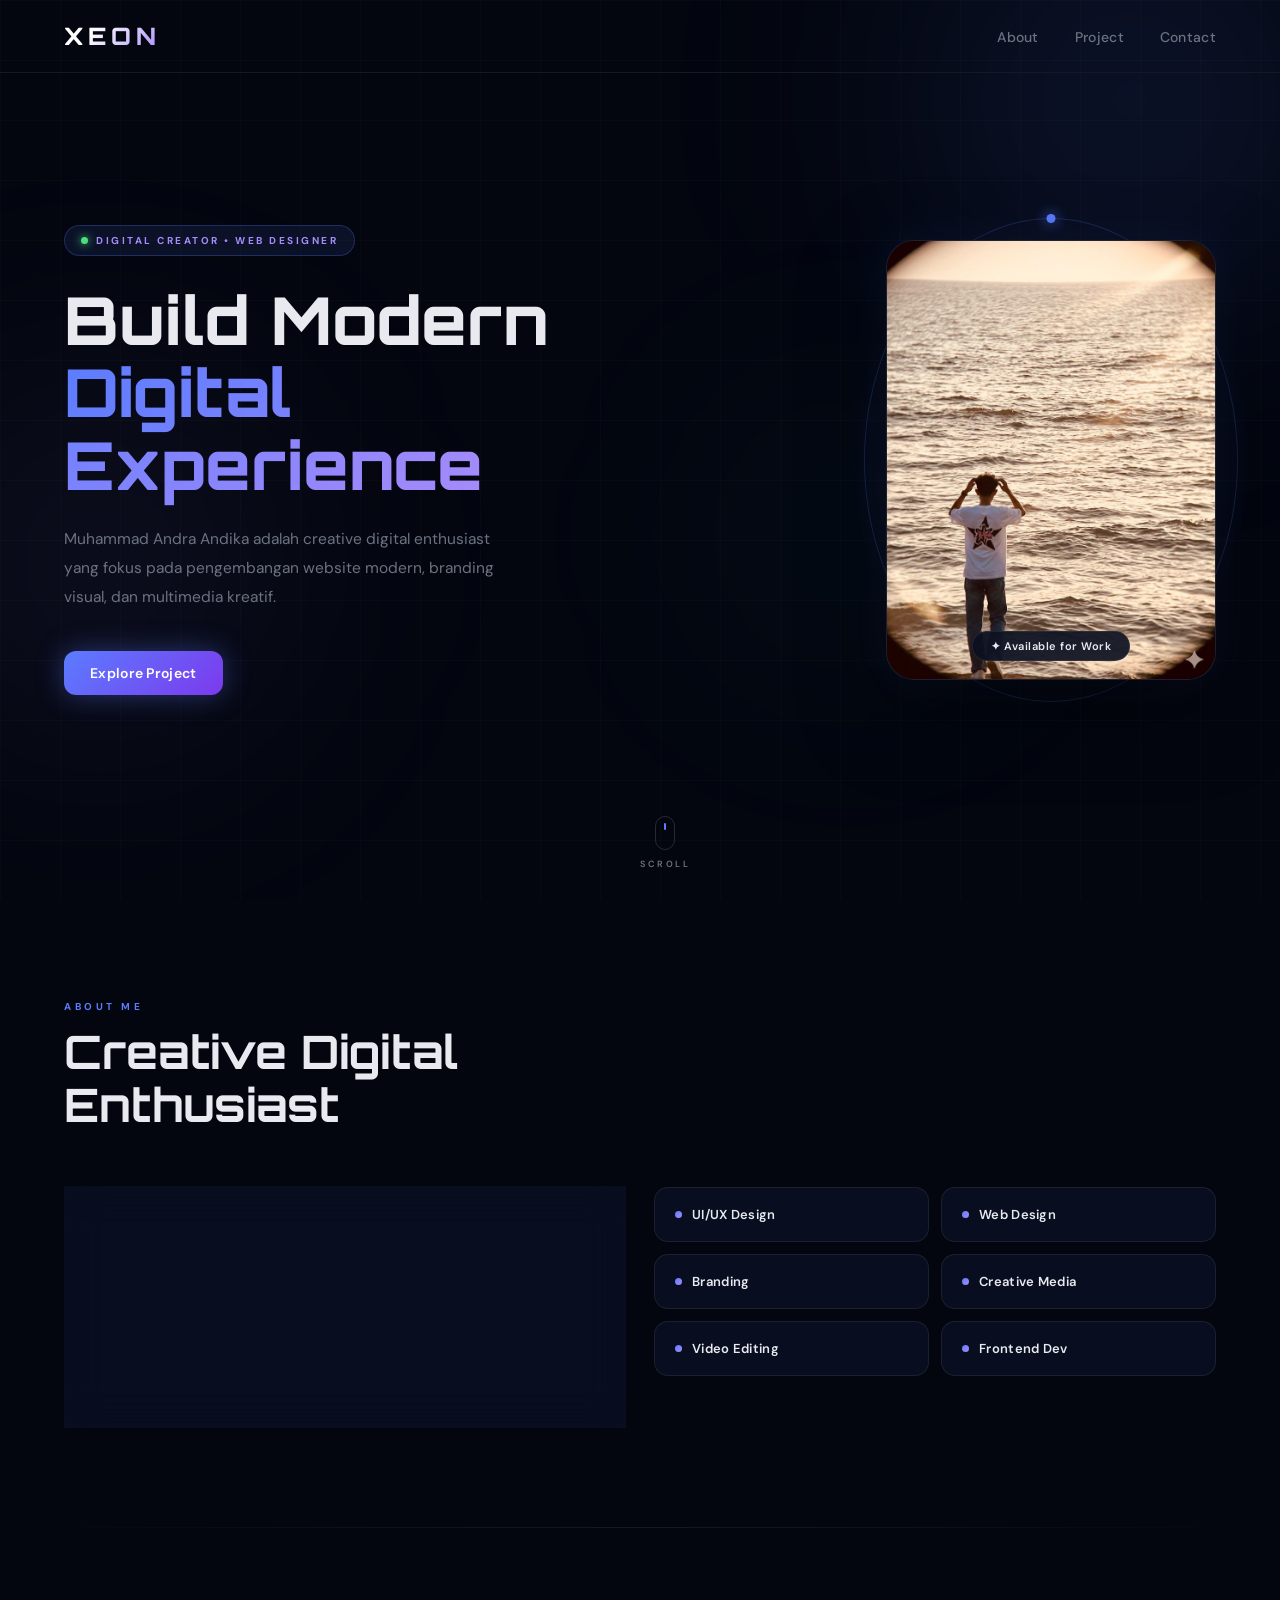
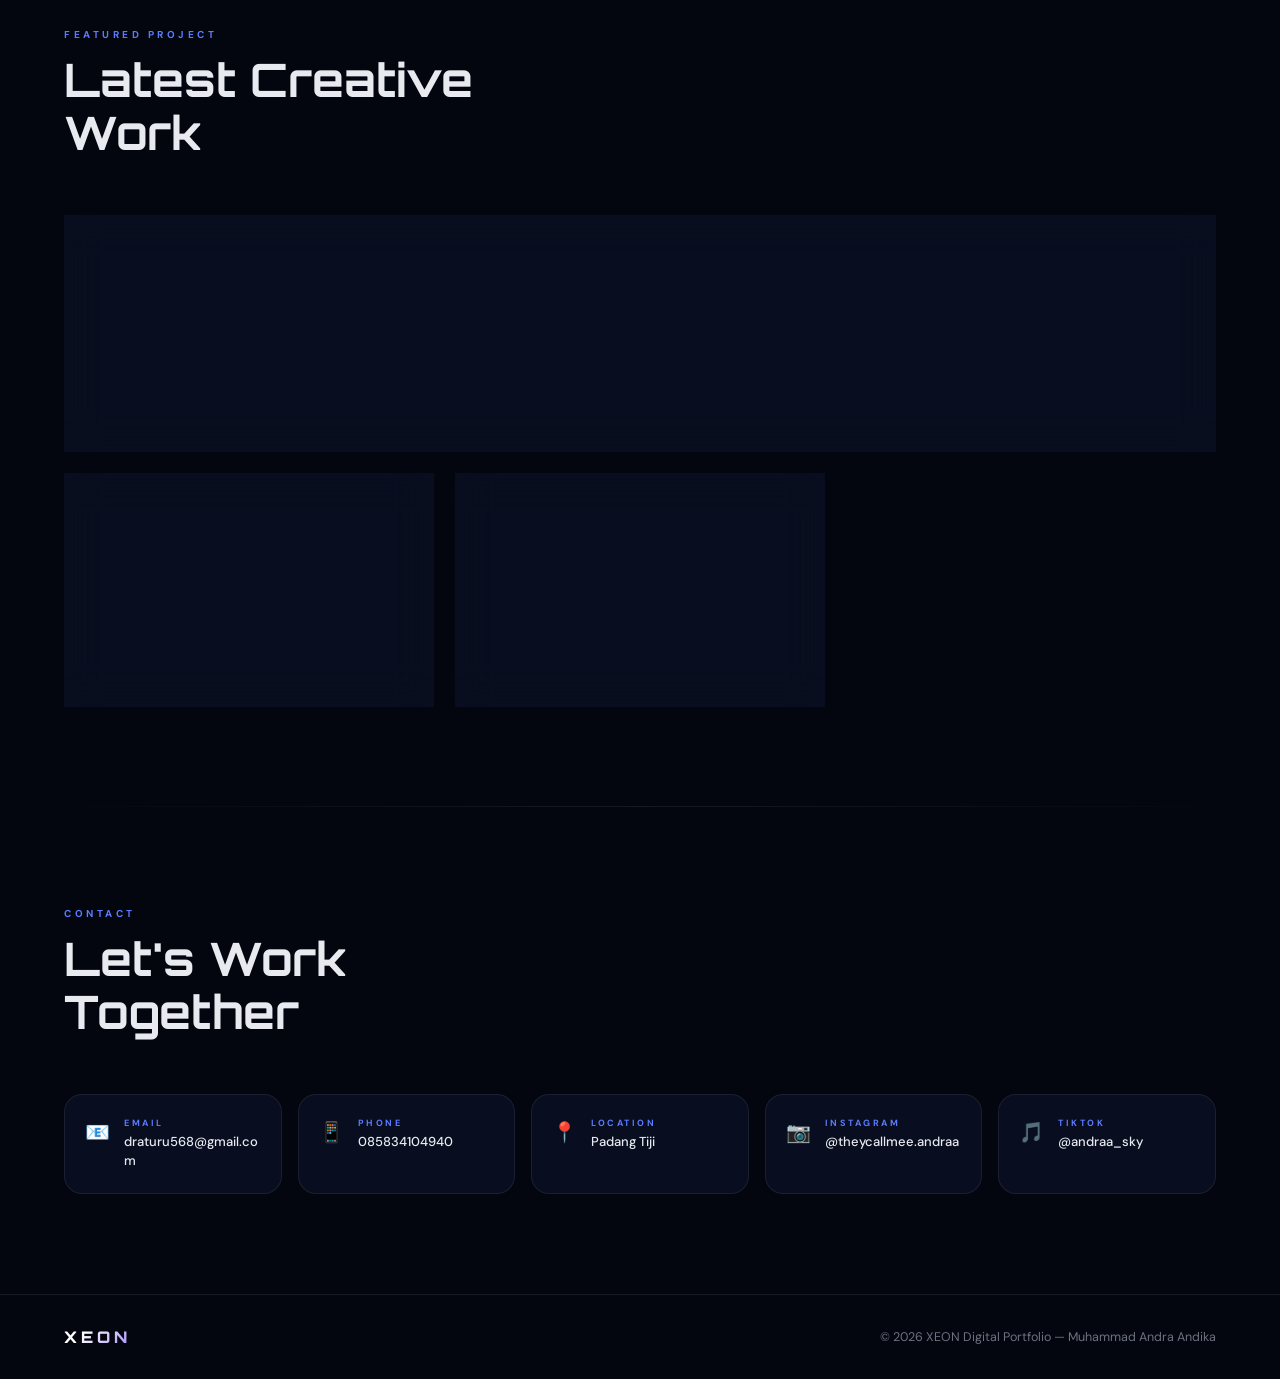
==== commit 87115c07: "Update index.html" ====
--- a/index.html
+++ b/index.html
@@ -892,8 +892,6 @@
 
       <div class="hero-buttons">
         <a href="#project" class="btn btn-primary">Explore Project</a>
-        <a href="https://astecu402-sketch.github.io/JASA-JOKI-WEB/"
-           target="_blank" rel="noopener" class="btn btn-glass">Visit Website ↗</a>
       </div>
     </div>
 
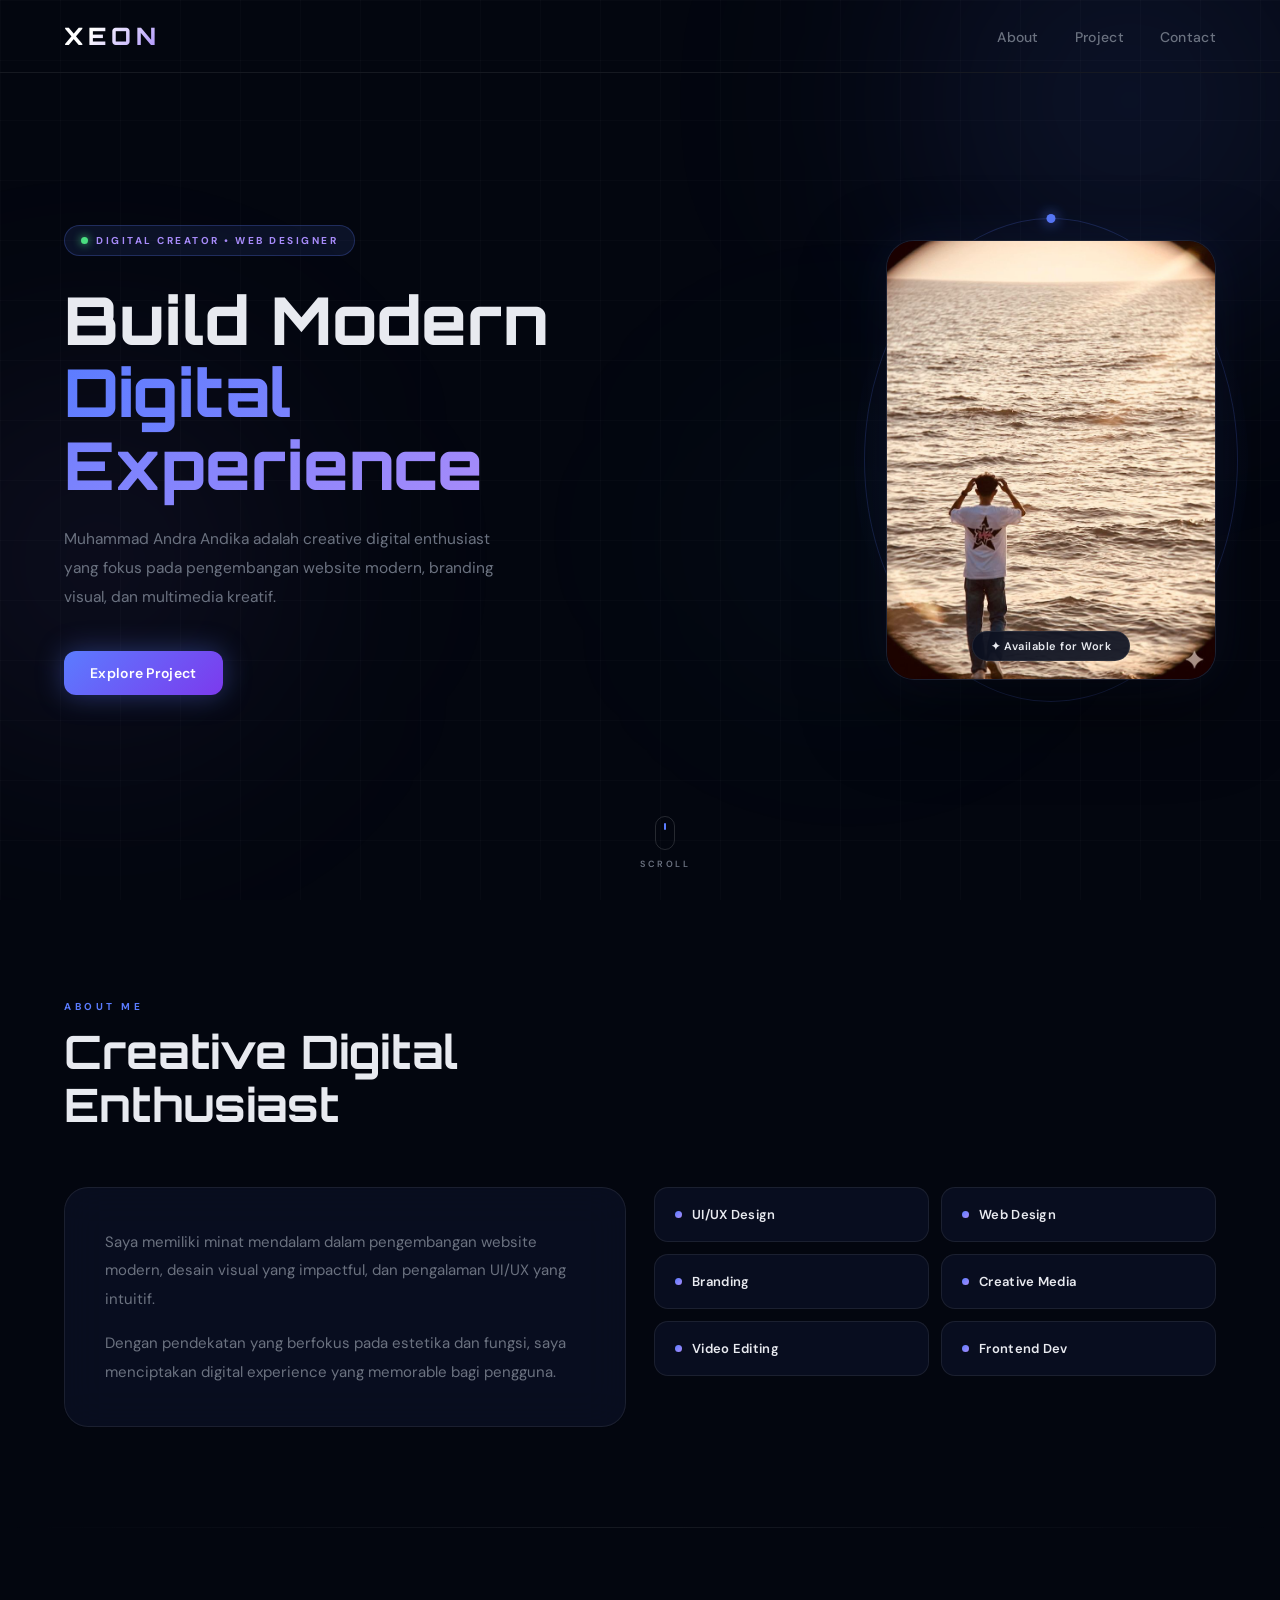
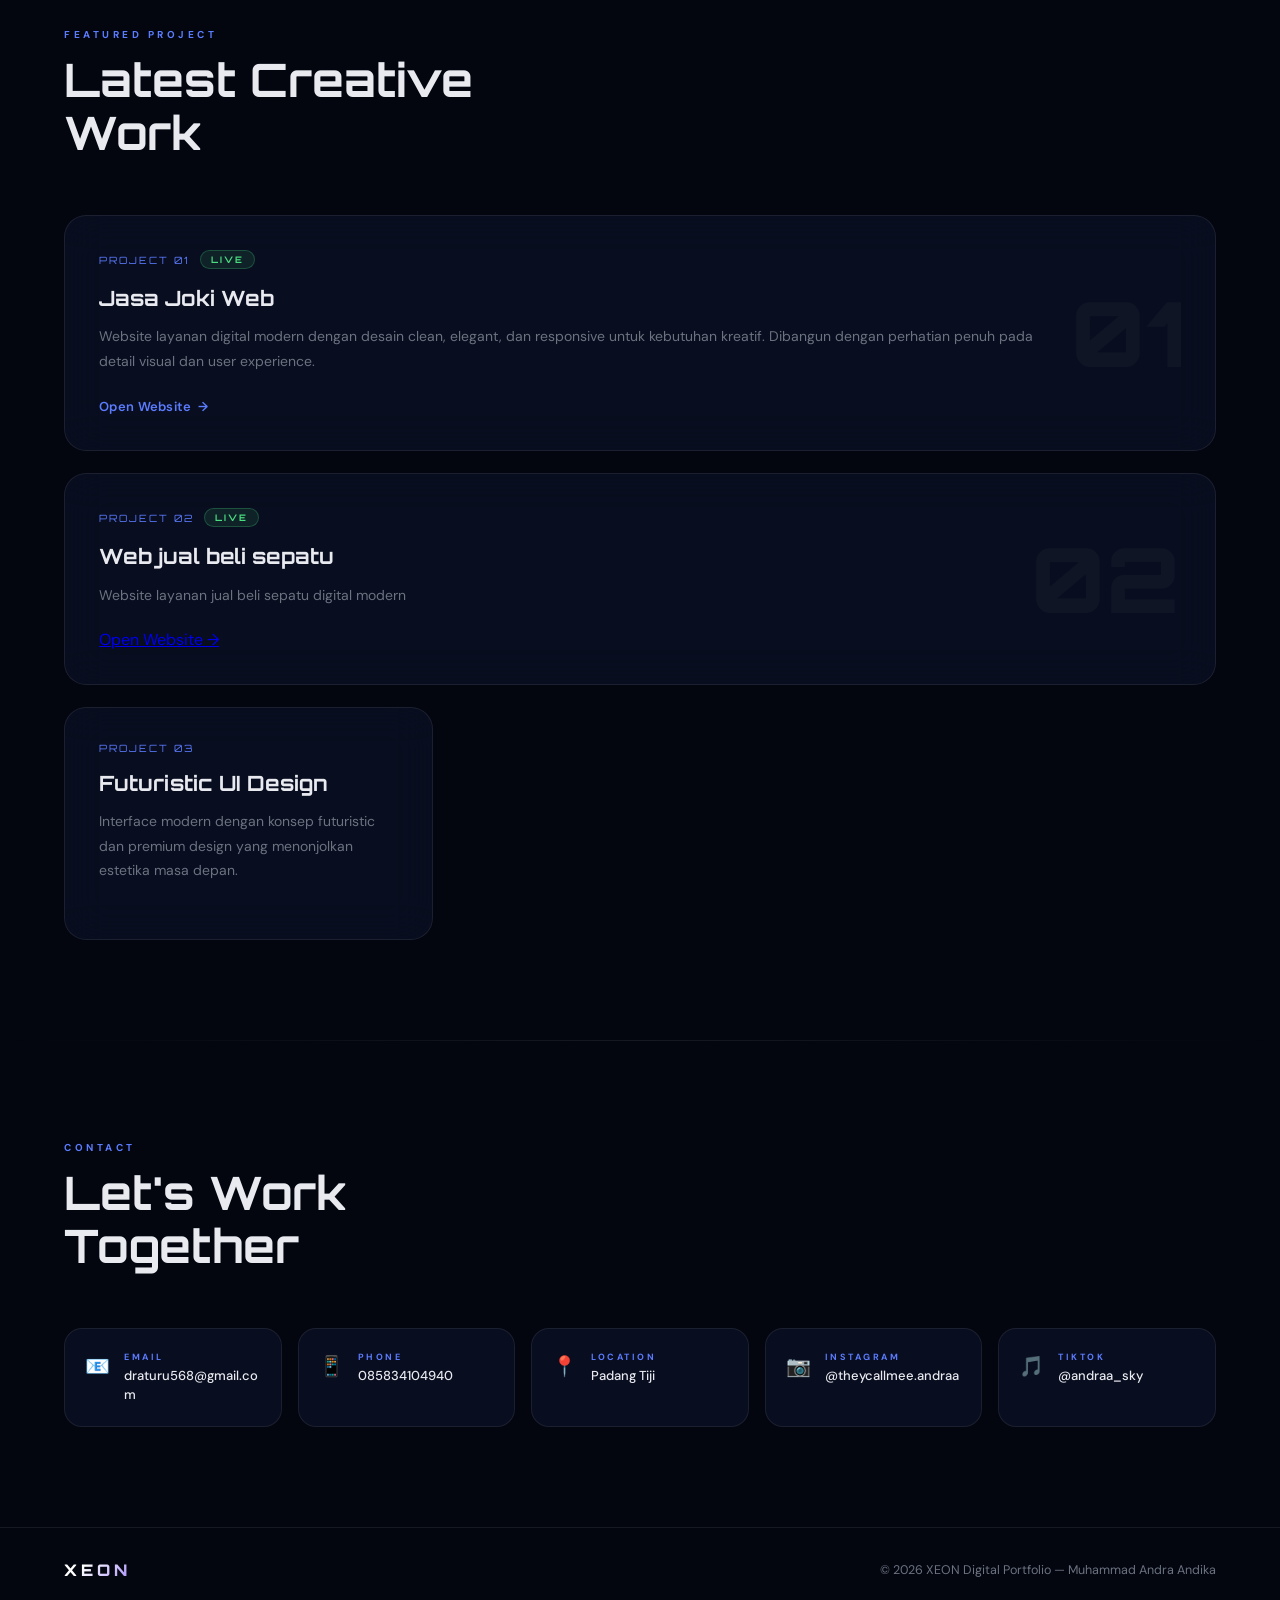
==== commit 9fa54e90: "Update index.html" ====
--- a/index.html
+++ b/index.html
@@ -971,13 +971,21 @@
       </div>
 
       <!-- Card 2 -->
-      <div class="project-card reveal d2">
-        <div class="project-num">PROJECT 02</div>
-        <h3>Social Media Branding</h3>
-        <p>
-          Konten visual modern untuk branding sosial media
-          dan personal identity yang kuat dan konsisten.
-        </p>
+       <div class="project-card featured reveal d1">
+        <div class="proj-body">
+          <div class="project-num">
+            PROJECT 02
+            <span class="live-badge">LIVE</span>
+          </div>
+          <h3>Web jual beli sepatu</h3>
+          <p>
+            Website layanan jual beli sepatu digital modern
+          </p>
+          <a href="sepatu.html">
+            Open Website <span class="arrow">→</span>
+          </a>
+        </div>
+        <div class="proj-number-big">02</div>
       </div>
 
       <!-- Card 3 -->
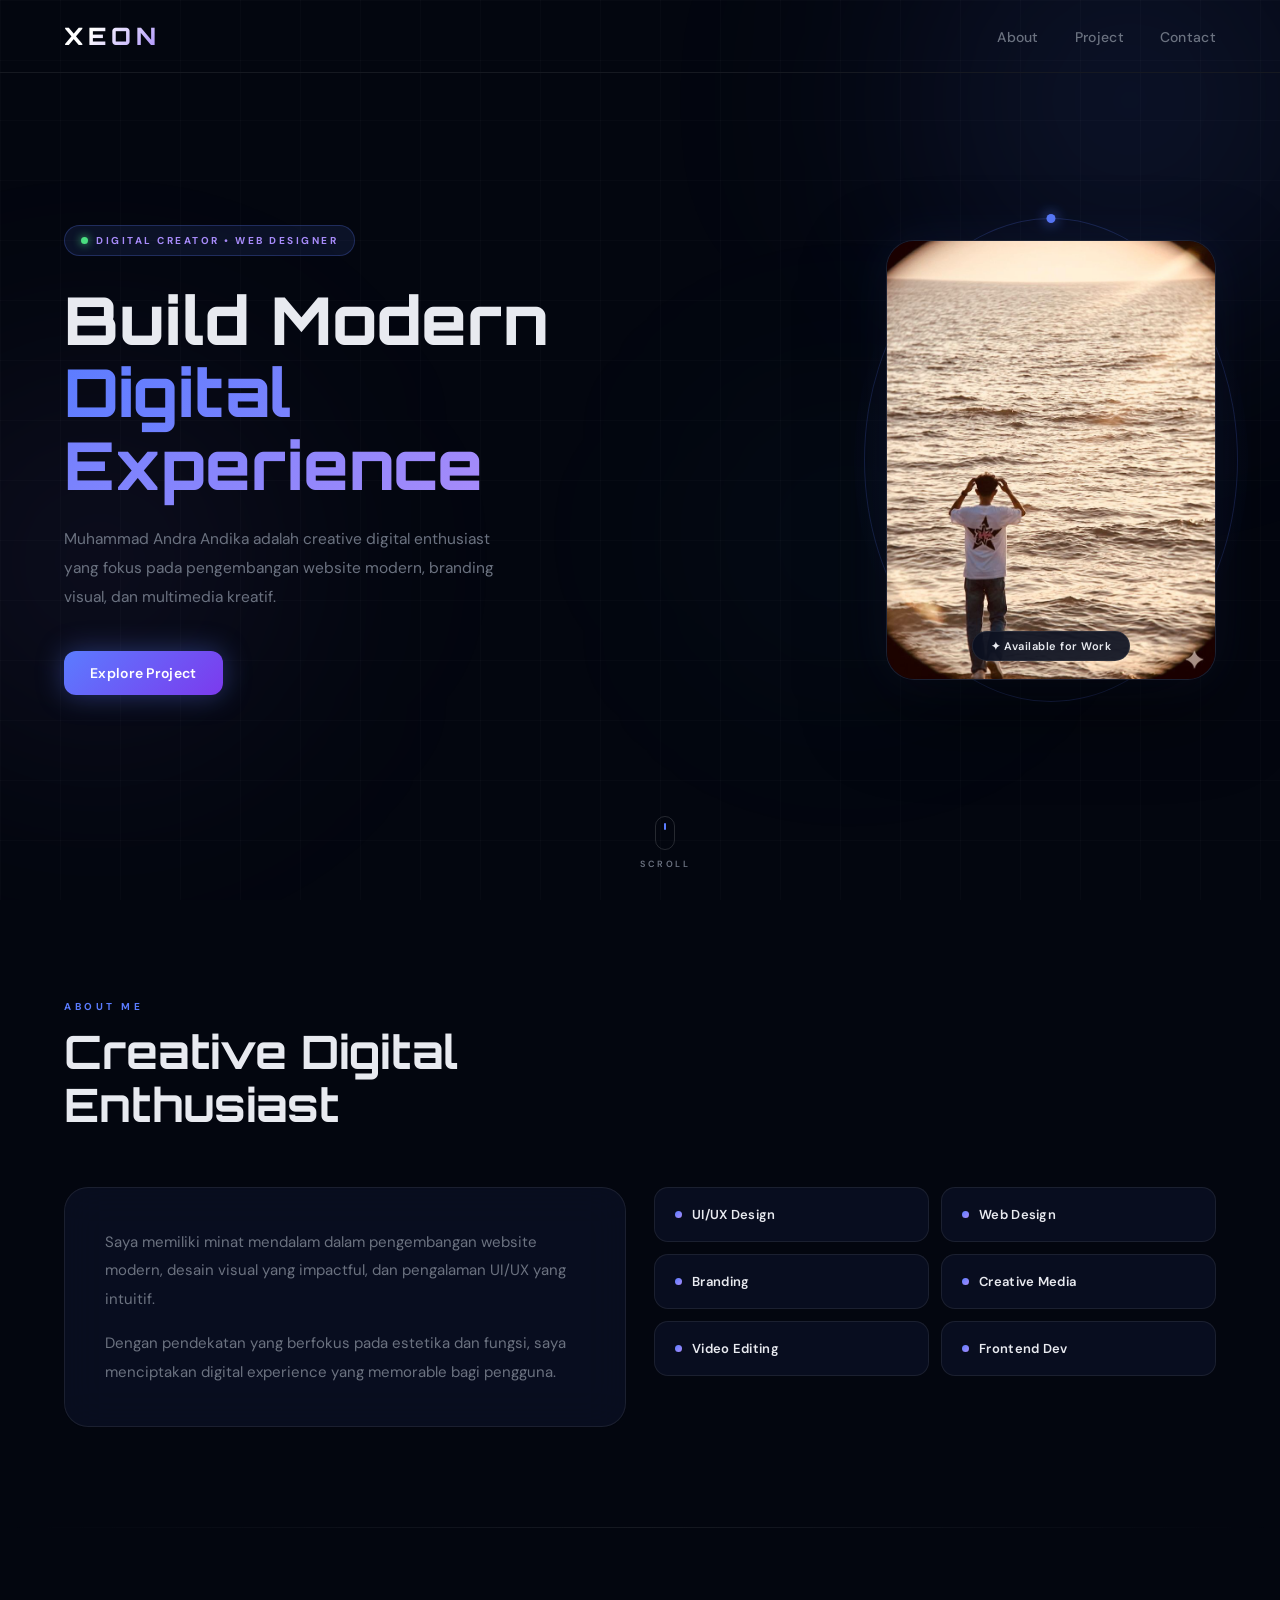
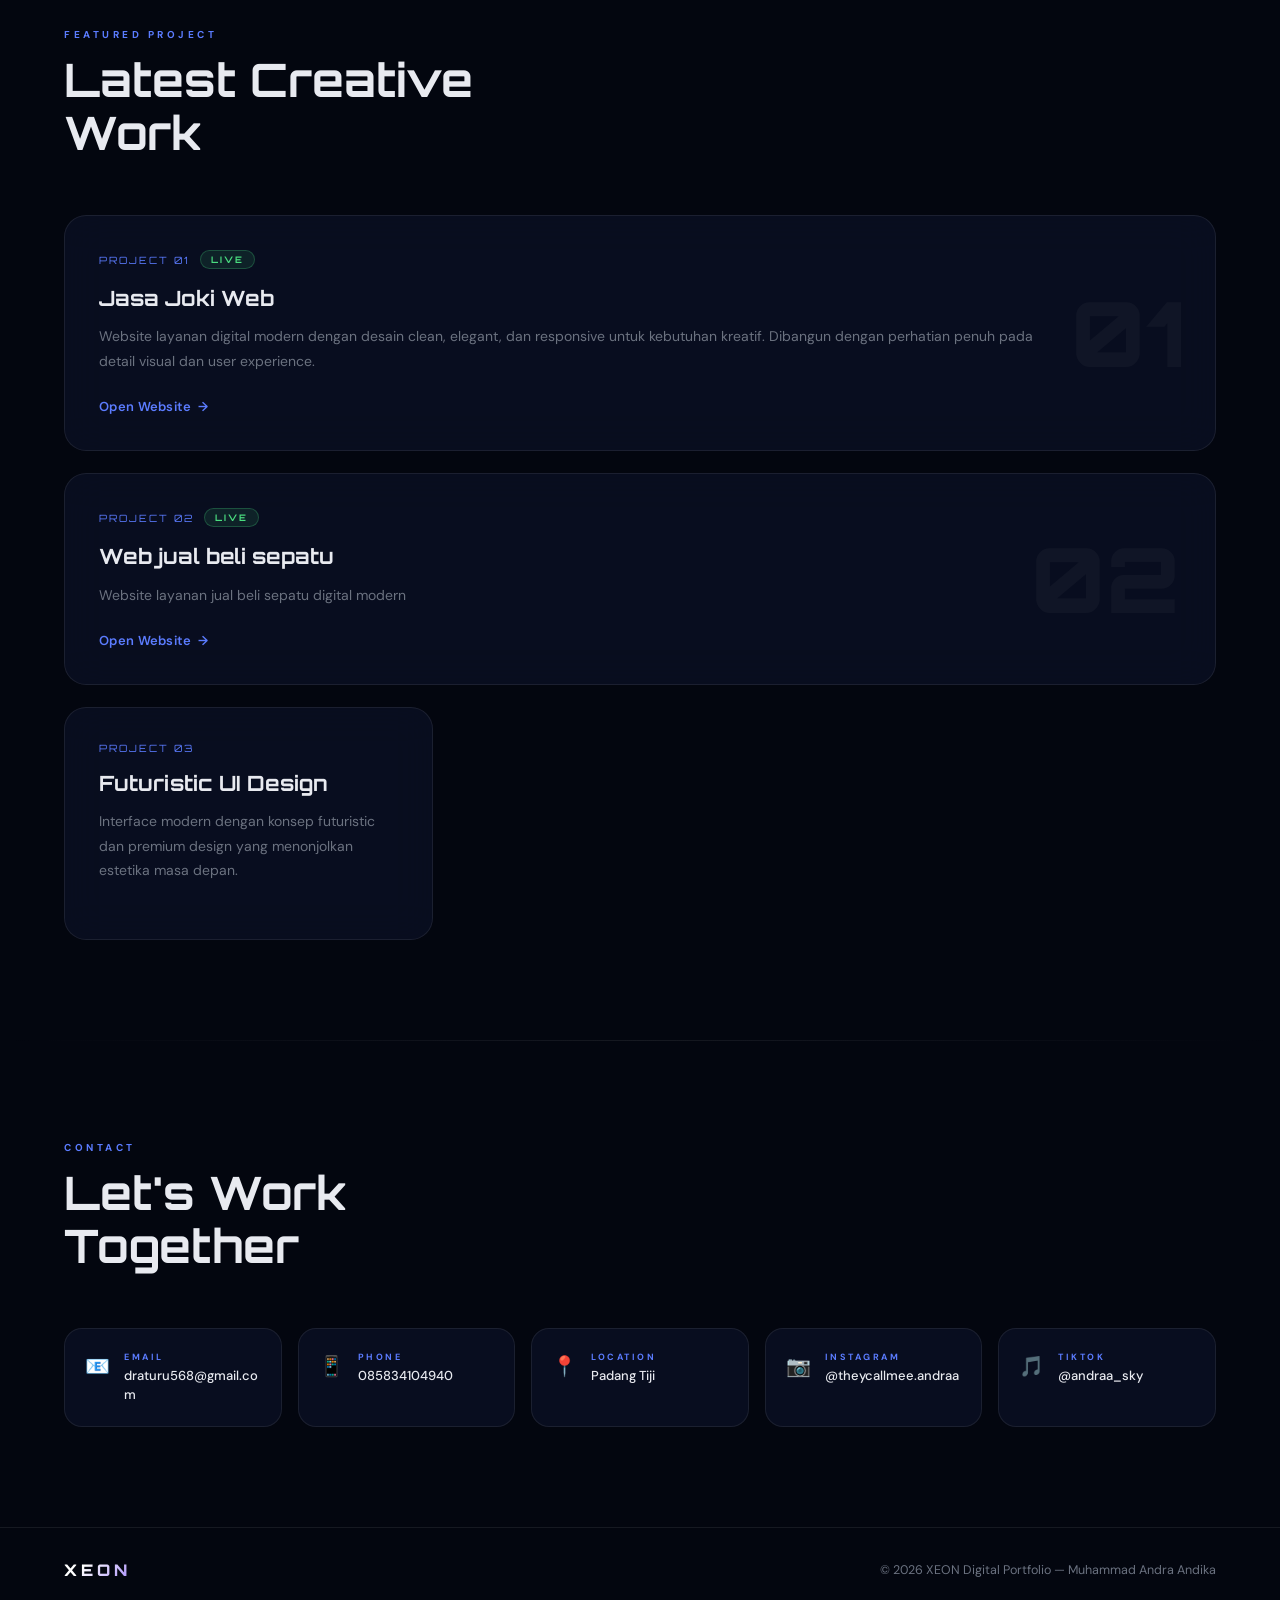
==== commit dcb00dd6: "Update index.html" ====
--- a/index.html
+++ b/index.html
@@ -981,7 +981,8 @@
           <p>
             Website layanan jual beli sepatu digital modern
           </p>
-          <a href="sepatu.html">
+           <a href="sepatu.html"
+             target="_blank" rel="noopener" class="proj-link">
             Open Website <span class="arrow">→</span>
           </a>
         </div>
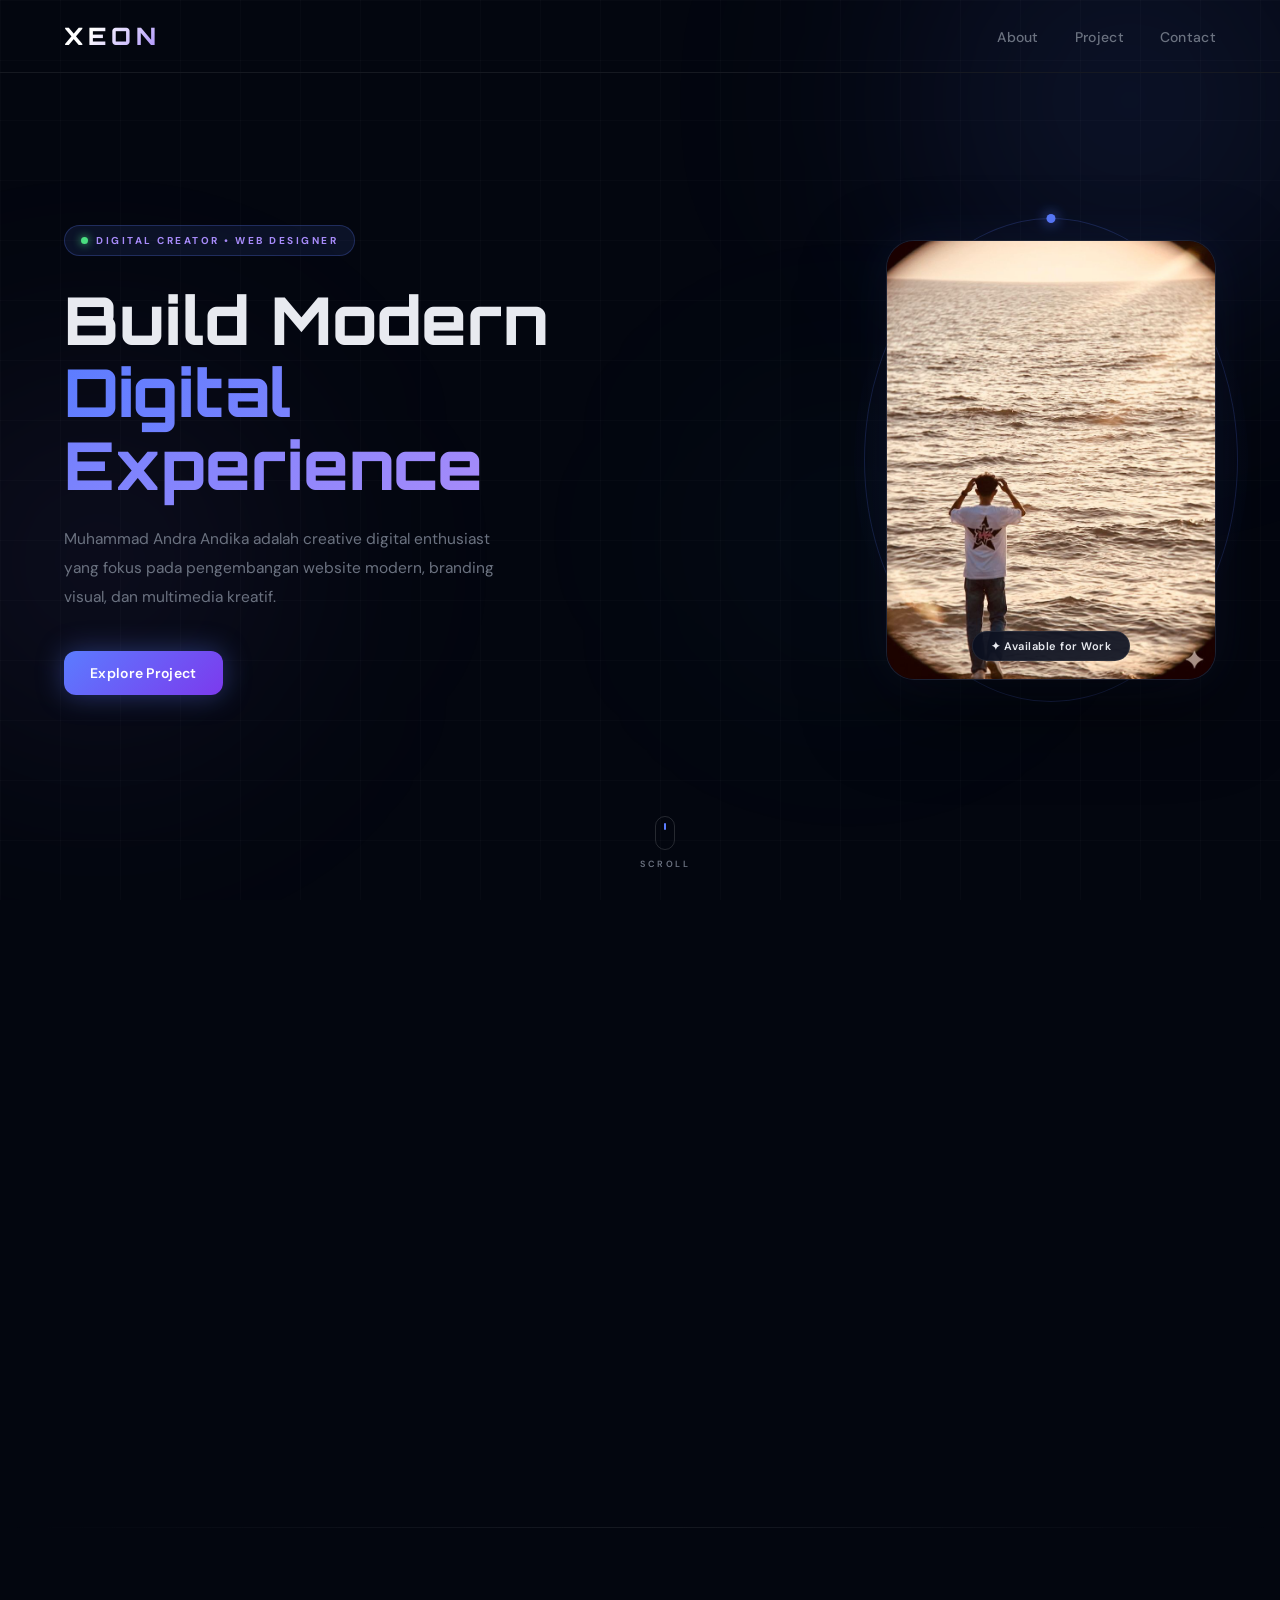
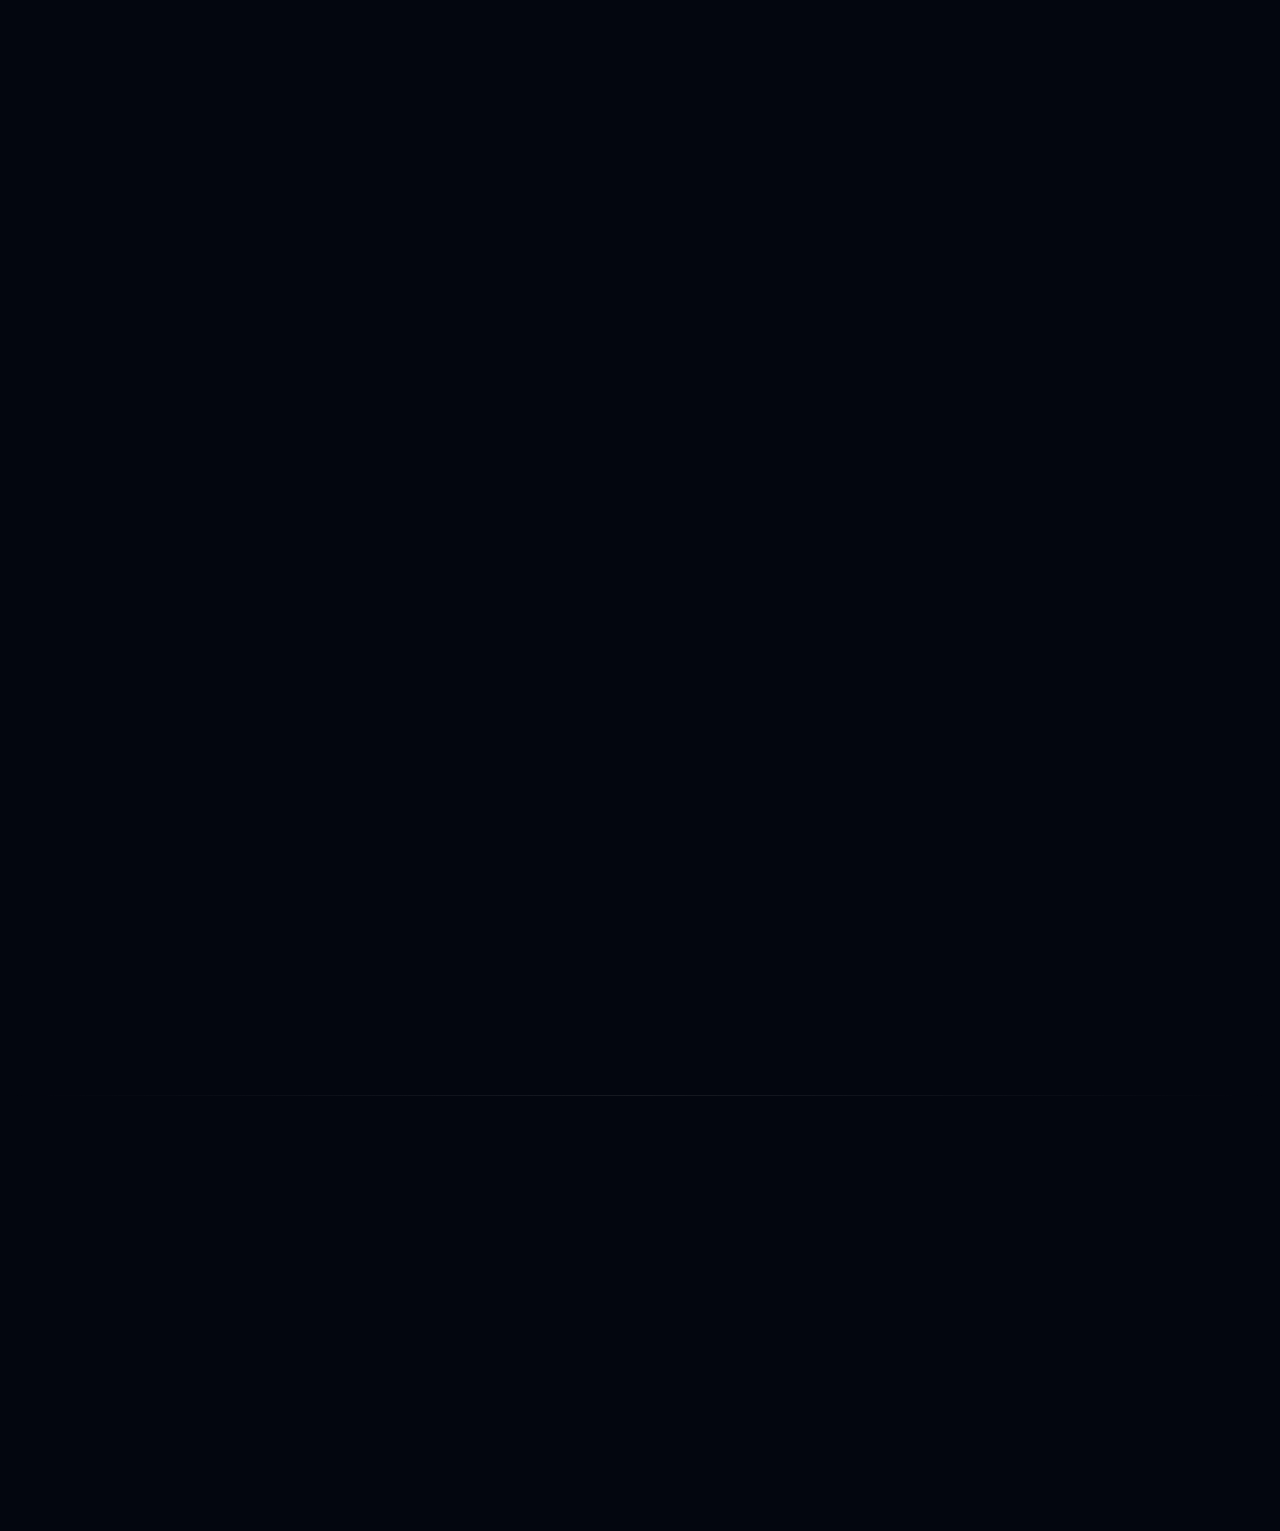
==== commit 1d8f50e1: "Update index.html" ====
--- a/index.html
+++ b/index.html
@@ -949,7 +949,7 @@
 
     <div class="project-grid">
 
-      <!-- Featured project -->
+      <!-- Featured project 1: Jasa Joki Web -->
       <div class="project-card featured reveal d1">
         <div class="proj-body">
           <div class="project-num">
@@ -970,8 +970,8 @@
         <div class="proj-number-big">01</div>
       </div>
 
-      <!-- Card 2 -->
-       <div class="project-card featured reveal d1">
+      <!-- Featured project 2: Web jual beli sepatu -->
+      <div class="project-card featured reveal d1">
         <div class="proj-body">
           <div class="project-num">
             PROJECT 02
@@ -989,14 +989,38 @@
         <div class="proj-number-big">02</div>
       </div>
 
-      <!-- Card 3 -->
+      <!-- Card 3: Web Sistem Feedback Mahasiswa -->
       <div class="project-card reveal d3">
-        <div class="project-num">PROJECT 03</div>
-        <h3>Futuristic UI Design</h3>
+        <div class="project-num">
+          PROJECT 03
+          <span class="live-badge">LIVE</span>
+        </div>
+        <h3>Sistem Feedback Mahasiswa</h3>
         <p>
-          Interface modern dengan konsep futuristic dan premium
-          design yang menonjolkan estetika masa depan.
+          Platform untuk mengumpulkan dan mengelola feedback dari mahasiswa
+          secara terstruktur. Dibangun dengan antarmuka yang intuitif.
         </p>
+        <a href="http://sistem-feedback-mahasiswa.free.nf/?i=1"
+           target="_blank" rel="noopener" class="proj-link">
+          Open Website <span class="arrow">→</span>
+        </a>
+      </div>
+
+      <!-- Card 4: Web Berbasis AI -->
+      <div class="project-card reveal d2">
+        <div class="project-num">
+          PROJECT 04
+          <span class="live-badge">LIVE</span>
+        </div>
+        <h3>Web Berbasis AI</h3>
+        <p>
+          Eksplorasi kecerdasan buatan dalam web development.
+          Menghadirkan pengalaman interaktif yang cerdas dan adaptif.
+        </p>
+        <a href="https://infinityfree.synergize.co/?i=2"
+           target="_blank" rel="noopener" class="proj-link">
+          Open Website <span class="arrow">→</span>
+        </a>
       </div>
 
     </div>
@@ -1011,99 +1035,4 @@
 
     <div class="contact-grid">
       <div class="contact-card reveal d1">
-        <div class="contact-icon">📧</div>
-        <div class="contact-info">
-          <div class="contact-label">EMAIL</div>
-          <div class="contact-value">draturu568@gmail.com</div>
-        </div>
-      </div>
-      <div class="contact-card reveal d2">
-        <div class="contact-icon">📱</div>
-        <div class="contact-info">
-          <div class="contact-label">PHONE</div>
-          <div class="contact-value">085834104940</div>
-        </div>
-      </div>
-      <div class="contact-card reveal d3">
-        <div class="contact-icon">📍</div>
-        <div class="contact-info">
-          <div class="contact-label">LOCATION</div>
-          <div class="contact-value">Padang Tiji</div>
-        </div>
-      </div>
-      <div class="contact-card reveal d1">
-        <div class="contact-icon">📷</div>
-        <div class="contact-info">
-          <div class="contact-label">INSTAGRAM</div>
-          <div class="contact-value">@theycallmee.andraa</div>
-        </div>
-      </div>
-      <div class="contact-card reveal d2">
-        <div class="contact-icon">🎵</div>
-        <div class="contact-info">
-          <div class="contact-label">TIKTOK</div>
-          <div class="contact-value">@andraa_sky</div>
-        </div>
-      </div>
-    </div>
-  </section>
-
-  <!-- Footer -->
-  <footer>
-    <div class="footer-logo">XEON</div>
-    <p>© 2026 XEON Digital Portfolio — Muhammad Andra Andika</p>
-  </footer>
-
-  <script>
-    /* ── Navbar scroll ── */
-    const header = document.getElementById('header');
-    const onScroll = () => header.classList.toggle('scrolled', window.scrollY > 20);
-    window.addEventListener('scroll', onScroll, { passive: true });
-
-    /* ── Hamburger ── */
-    const hamburger = document.getElementById('hamburger');
-    const mobileNav = document.getElementById('mobileNav');
-
-    hamburger.addEventListener('click', () => {
-      const open = hamburger.classList.toggle('open');
-      mobileNav.classList.toggle('open', open);
-    });
-
-    ['mob1','mob2','mob3'].forEach(id => {
-      document.getElementById(id).addEventListener('click', () => {
-        hamburger.classList.remove('open');
-        mobileNav.classList.remove('open');
-      });
-    });
-
-    /* ── Scroll reveal ── */
-    const revealEls = document.querySelectorAll('.reveal');
-    const revealObs = new IntersectionObserver(entries => {
-      entries.forEach(e => {
-        if (e.isIntersecting) {
-          e.target.classList.add('visible');
-          revealObs.unobserve(e.target);
-        }
-      });
-    }, { threshold: 0.1, rootMargin: '0px 0px -30px 0px' });
-
-    revealEls.forEach(el => revealObs.observe(el));
-
-    /* ── Profile image fallback ── */
-    const img = document.getElementById('profileImg');
-    if (img) {
-      img.addEventListener('error', () => {
-        const card = document.getElementById('profileCard');
-        card.innerHTML =
-          '<div class="profile-placeholder">' +
-          '<div class="ph-icon">👤</div>' +
-          '<span>Andra Andika</span>' +
-          '</div>' +
-          '<div class="status-badge">✦ Available for Work</div>';
-      });
-    }
-
-    console.log('XEON PORTFOLIO — READY ✦');
-  </script>
-</body>
-</html>
+        <div class="contact-icon">
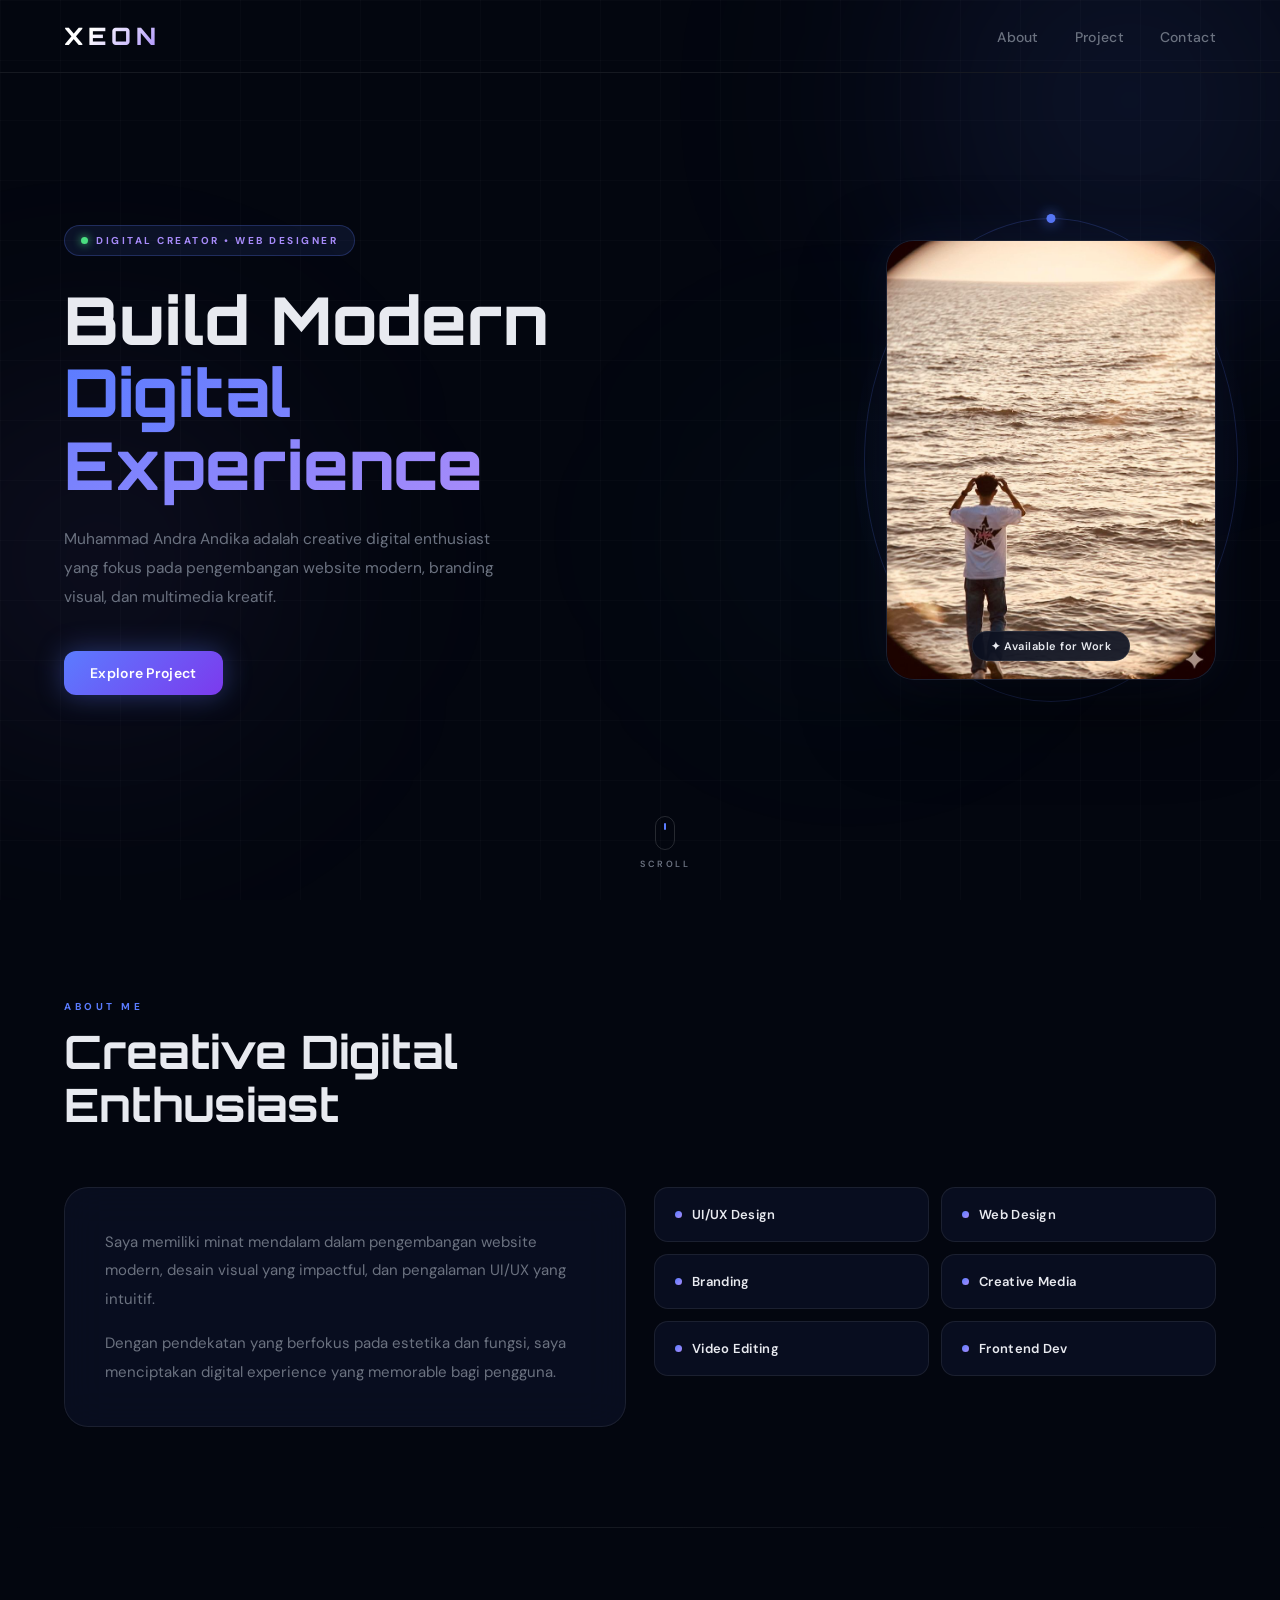
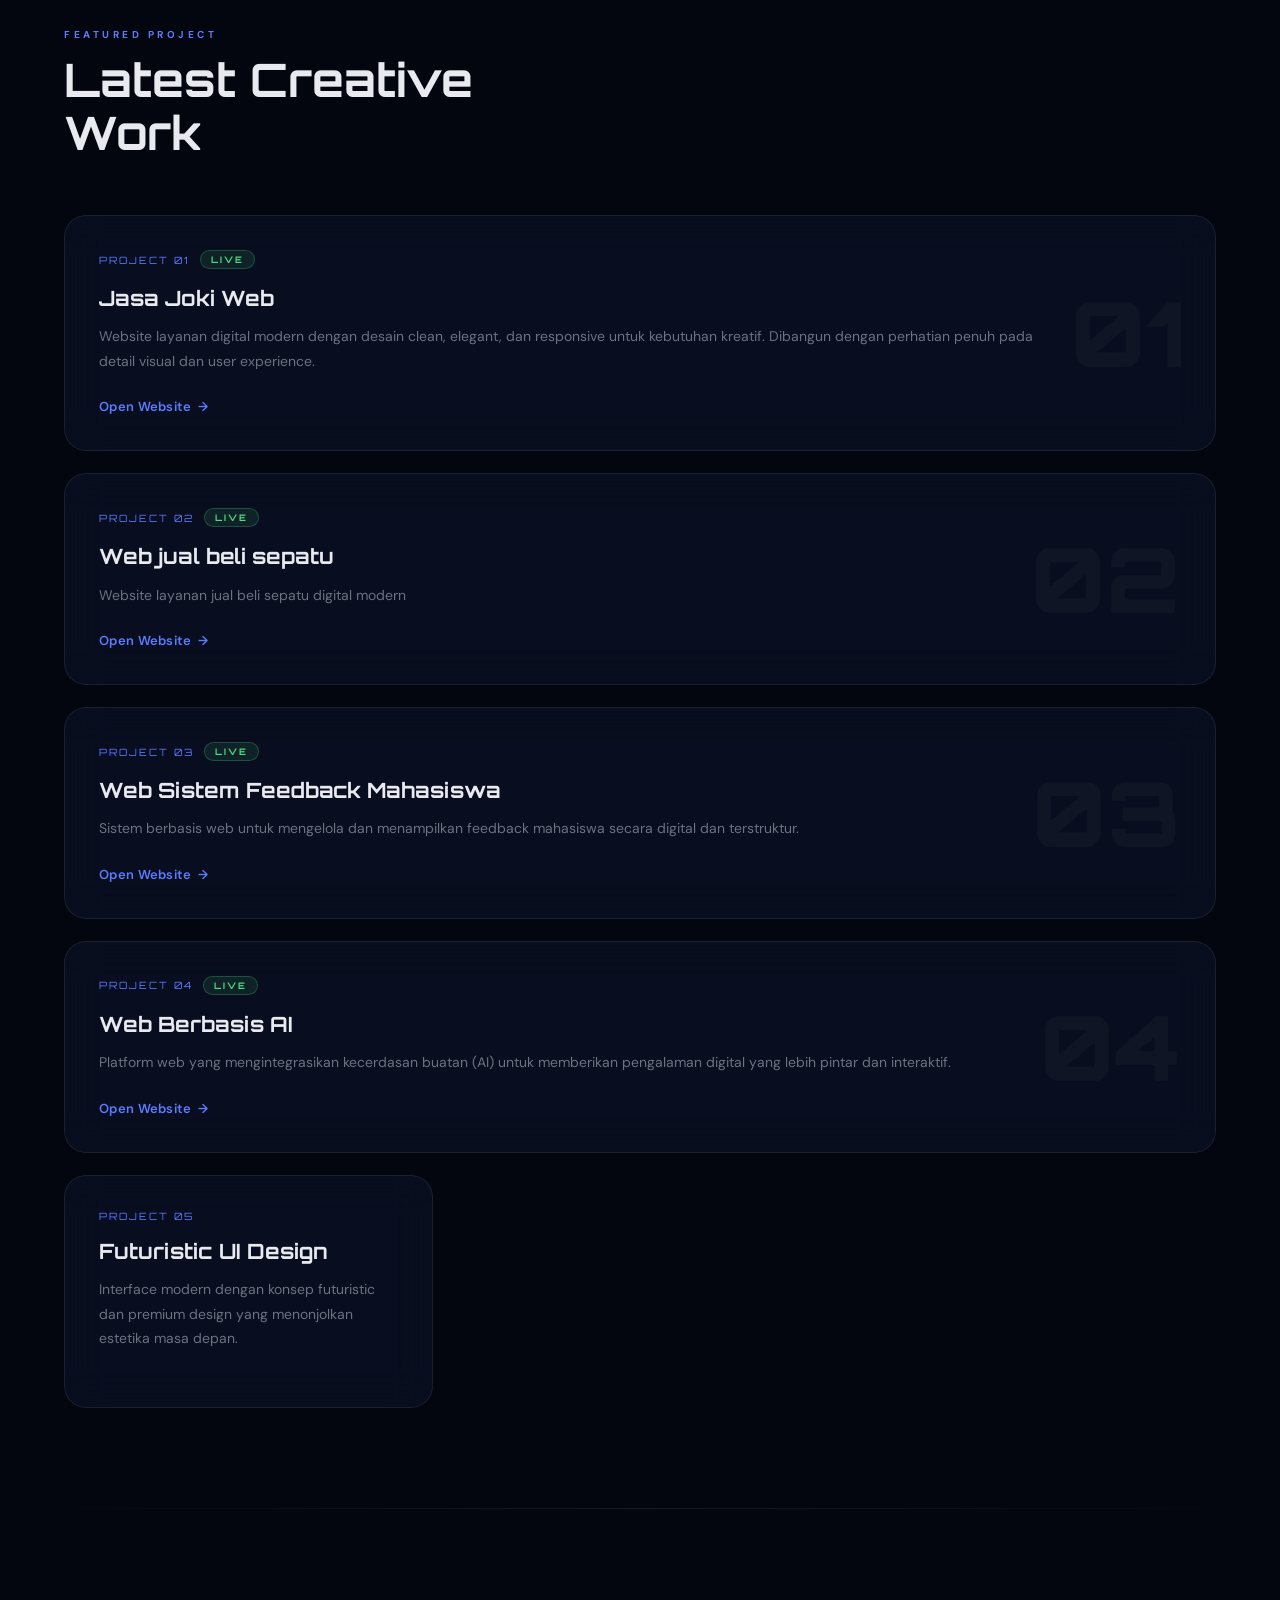
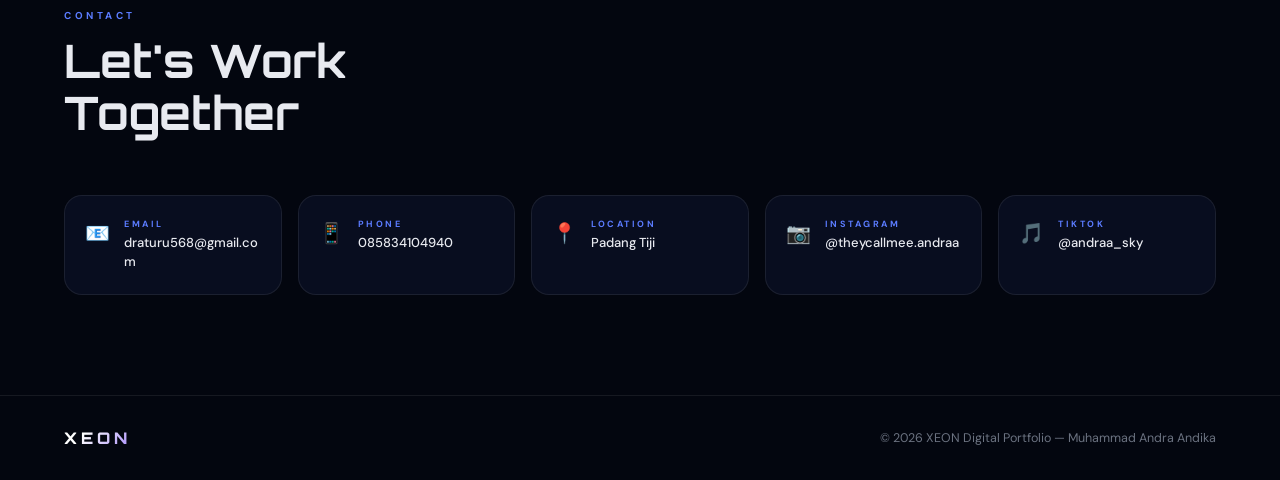
==== commit a03a201e: "Add files via upload" ====
--- a/index.html
+++ b/index.html
@@ -1,1038 +1,1149 @@
-<!DOCTYPE html>
-<html lang="id">
-<head>
-  <meta charset="UTF-8">
-  <meta name="viewport" content="width=device-width, initial-scale=1.0">
-  <title>XEON — Digital Portfolio</title>
-  <link rel="preconnect" href="https://fonts.googleapis.com">
-  <link href="https://fonts.googleapis.com/css2?family=Orbitron:wght@400;600;800;900&family=DM+Sans:wght@300;400;500;600&display=swap" rel="stylesheet">
-
-  <style>
-    /* ===== RESET & BASE ===== */
-    *, *::before, *::after {
-      margin: 0;
-      padding: 0;
-      box-sizing: border-box;
-    }
-
-    :root {
-      --bg: #03060f;
-      --bg2: #070d1a;
-      --accent: #5b7cff;
-      --accent2: #a78bfa;
-      --accent-glow: rgba(91,124,255,0.35);
-      --glass: rgba(255,255,255,0.04);
-      --glass-border: rgba(255,255,255,0.08);
-      --text: #e8eaf0;
-      --muted: #6b7280;
-      --card-bg: rgba(10,16,35,0.8);
-    }
-
-    html { scroll-behavior: smooth; }
-
-    body {
-      font-family: 'DM Sans', sans-serif;
-      background: var(--bg);
-      color: var(--text);
-      overflow-x: hidden;
-      -webkit-font-smoothing: antialiased;
-    }
-
-    /* ===== ANIMATED BACKGROUND ===== */
-    .bg-canvas {
-      position: fixed;
-      inset: 0;
-      z-index: 0;
-      pointer-events: none;
-      overflow: hidden;
-    }
-
-    .orb {
-      position: absolute;
-      border-radius: 50%;
-      filter: blur(120px);
-      animation: orbFloat 12s ease-in-out infinite;
-    }
-
-    .orb-1 {
-      width: 600px; height: 600px;
-      background: radial-gradient(circle, rgba(91,124,255,0.18) 0%, transparent 70%);
-      top: -200px; right: -150px;
-      animation-delay: 0s;
-    }
-
-    .orb-2 {
-      width: 500px; height: 500px;
-      background: radial-gradient(circle, rgba(167,139,250,0.12) 0%, transparent 70%);
-      bottom: 10%; left: -150px;
-      animation-delay: -4s;
-    }
-
-    .orb-3 {
-      width: 350px; height: 350px;
-      background: radial-gradient(circle, rgba(56,189,248,0.08) 0%, transparent 70%);
-      top: 40%; right: 20%;
-      animation-delay: -8s;
-    }
-
-    @keyframes orbFloat {
-      0%, 100% { transform: translateY(0) scale(1); }
-      33%       { transform: translateY(-40px) scale(1.05); }
-      66%       { transform: translateY(20px) scale(0.95); }
-    }
-
-    .bg-grid {
-      position: fixed;
-      inset: 0;
-      z-index: 0;
-      pointer-events: none;
-      background-image:
-        linear-gradient(rgba(255,255,255,0.018) 1px, transparent 1px),
-        linear-gradient(90deg, rgba(255,255,255,0.018) 1px, transparent 1px);
-      background-size: 60px 60px;
-    }
-
-    /* ===== NAVBAR ===== */
-    header {
-      position: fixed;
-      top: 0; left: 0; right: 0;
-      z-index: 100;
-      padding: 0 5%;
-      transition: background 0.4s, backdrop-filter 0.4s, box-shadow 0.4s;
-    }
-
-    header.scrolled {
-      background: rgba(3,6,15,0.88);
-      backdrop-filter: blur(22px);
-      -webkit-backdrop-filter: blur(22px);
-      box-shadow: 0 1px 0 var(--glass-border);
-    }
-
-    nav {
-      display: flex;
-      justify-content: space-between;
-      align-items: center;
-      height: 72px;
-    }
-
-    .logo {
-      font-family: 'Orbitron', sans-serif;
-      font-size: 24px;
-      font-weight: 800;
-      letter-spacing: 5px;
-      background: linear-gradient(135deg, #fff 30%, var(--accent2));
-      -webkit-background-clip: text;
-      -webkit-text-fill-color: transparent;
-      background-clip: text;
-    }
-
-    .nav-links {
-      display: flex;
-      gap: 36px;
-      list-style: none;
-    }
-
-    .nav-links a {
-      text-decoration: none;
-      color: var(--muted);
-      font-size: 14px;
-      font-weight: 500;
-      letter-spacing: 0.3px;
-      transition: color 0.3s;
-      position: relative;
-    }
-
-    .nav-links a::after {
-      content: '';
-      position: absolute;
-      bottom: -4px; left: 0;
-      width: 0; height: 1.5px;
-      background: var(--accent);
-      transition: width 0.3s;
-    }
-
-    .nav-links a:hover { color: #fff; }
-    .nav-links a:hover::after { width: 100%; }
-
-    /* Hamburger */
-    .hamburger {
-      display: none;
-      flex-direction: column;
-      justify-content: center;
-      gap: 5px;
-      cursor: pointer;
-      padding: 6px;
-      border: none;
-      background: none;
-    }
-
-    .hamburger span {
-      display: block;
-      width: 24px; height: 2px;
-      background: var(--text);
-      border-radius: 2px;
-      transition: 0.3s;
-    }
-
-    .hamburger.open span:nth-child(1) { transform: translateY(7px) rotate(45deg); }
-    .hamburger.open span:nth-child(2) { opacity: 0; transform: scaleX(0); }
-    .hamburger.open span:nth-child(3) { transform: translateY(-7px) rotate(-45deg); }
-
-    /* Mobile nav */
-    .mobile-nav {
-      position: fixed;
-      top: 72px; left: 0; right: 0;
-      background: rgba(3,6,15,0.97);
-      backdrop-filter: blur(30px);
-      -webkit-backdrop-filter: blur(30px);
-      border-bottom: 1px solid var(--glass-border);
-      z-index: 99;
-      display: flex;
-      flex-direction: column;
-      align-items: center;
-      max-height: 0;
-      overflow: hidden;
-      transition: max-height 0.4s cubic-bezier(0.4,0,0.2,1);
-    }
-
-    .mobile-nav.open { max-height: 260px; }
-
-    .mobile-nav a {
-      text-decoration: none;
-      color: var(--muted);
-      font-size: 15px;
-      font-weight: 500;
-      padding: 17px 0;
-      width: 100%;
-      text-align: center;
-      border-bottom: 1px solid var(--glass-border);
-      transition: color 0.3s, background 0.3s;
-    }
-
-    .mobile-nav a:last-child { border-bottom: none; }
-    .mobile-nav a:hover { color: #fff; background: var(--glass); }
-
-    /* ===== HERO ===== */
-    .hero {
-      position: relative;
-      z-index: 1;
-      min-height: 100vh;
-      display: flex;
-      justify-content: space-between;
-      align-items: center;
-      padding: 100px 5% 80px;
-      gap: 60px;
-    }
-
-    .hero-left {
-      flex: 1;
-      max-width: 560px;
-    }
-
-    .hero-tag {
-      display: inline-flex;
-      align-items: center;
-      gap: 8px;
-      background: rgba(91,124,255,0.1);
-      border: 1px solid rgba(91,124,255,0.25);
-      padding: 8px 16px;
-      border-radius: 100px;
-      font-size: 10px;
-      font-weight: 700;
-      letter-spacing: 2.5px;
-      color: var(--accent2);
-      margin-bottom: 28px;
-      animation: fadeUp 0.7s ease both;
-    }
-
-    .hero-tag::before {
-      content: '';
-      width: 7px; height: 7px;
-      border-radius: 50%;
-      background: #4ade80;
-      box-shadow: 0 0 8px #4ade80;
-      flex-shrink: 0;
-      animation: blink 2s ease-in-out infinite;
-    }
-
-    @keyframes blink {
-      0%, 100% { opacity: 1; transform: scale(1); }
-      50%       { opacity: 0.4; transform: scale(0.7); }
-    }
-
-    .hero-left h1 {
-      font-family: 'Orbitron', sans-serif;
-      font-size: clamp(34px, 5.5vw, 66px);
-      font-weight: 800;
-      line-height: 1.1;
-      margin-bottom: 24px;
-      animation: fadeUp 0.7s 0.1s ease both;
-    }
-
-    .gradient-text {
-      background: linear-gradient(135deg, var(--accent) 0%, var(--accent2) 100%);
-      -webkit-background-clip: text;
-      -webkit-text-fill-color: transparent;
-      background-clip: text;
-    }
-
-    .hero-left p {
-      color: var(--muted);
-      font-size: 15.5px;
-      line-height: 1.85;
-      margin-bottom: 40px;
-      max-width: 460px;
-      animation: fadeUp 0.7s 0.2s ease both;
-    }
-
-    .hero-buttons {
-      display: flex;
-      gap: 14px;
-      flex-wrap: wrap;
-      animation: fadeUp 0.7s 0.3s ease both;
-    }
-
-    .btn {
-      display: inline-flex;
-      align-items: center;
-      gap: 8px;
-      padding: 13px 26px;
-      border-radius: 12px;
-      text-decoration: none;
-      font-size: 14px;
-      font-weight: 600;
-      letter-spacing: 0.3px;
-      transition: transform 0.25s, box-shadow 0.25s, background 0.25s;
-      cursor: pointer;
-      white-space: nowrap;
-    }
-
-    .btn:hover { transform: translateY(-3px); }
-
-    .btn-primary {
-      background: linear-gradient(135deg, var(--accent), #7c3aed);
-      color: #fff;
-      box-shadow: 0 0 28px rgba(91,124,255,0.38);
-    }
-
-    .btn-primary:hover { box-shadow: 0 0 48px rgba(91,124,255,0.6); }
-
-    .btn-glass {
-      background: var(--glass);
-      border: 1px solid var(--glass-border);
-      color: var(--text);
-    }
-
-    .btn-glass:hover {
-      background: rgba(255,255,255,0.08);
-      border-color: rgba(255,255,255,0.18);
-    }
-
-    /* Profile */
-    .hero-right {
-      flex: 0 0 auto;
-      display: flex;
-      justify-content: center;
-      align-items: center;
-      animation: fadeUp 0.85s 0.2s ease both;
-    }
-
-    .profile-wrapper {
-      position: relative;
-    }
-
-    .circle-ring {
-      position: absolute;
-      inset: -22px;
-      border-radius: 50%;
-      border: 1.5px solid rgba(91,124,255,0.22);
-      animation: spinRing 22s linear infinite;
-    }
-
-    .circle-ring::after {
-      content: '';
-      position: absolute;
-      top: -5px; left: 50%;
-      width: 9px; height: 9px;
-      border-radius: 50%;
-      background: var(--accent);
-      box-shadow: 0 0 14px var(--accent);
-      transform: translateX(-50%);
-    }
-
-    @keyframes spinRing {
-      from { transform: rotate(0deg); }
-      to   { transform: rotate(360deg); }
-    }
-
-    .circle-glow {
-      position: absolute;
-      inset: -32px;
-      border-radius: 50%;
-      background: radial-gradient(circle, rgba(91,124,255,0.14) 0%, transparent 70%);
-      animation: glowPulse 3.5s ease-in-out infinite;
-    }
-
-    @keyframes glowPulse {
-      0%, 100% { opacity: 0.6; transform: scale(1); }
-      50%       { opacity: 1;   transform: scale(1.07); }
-    }
-
-    .profile-card {
-      position: relative;
-      width: clamp(220px, 28vw, 330px);
-      aspect-ratio: 3/4;
-      border-radius: 28px;
-      overflow: hidden;
-      border: 1px solid var(--glass-border);
-      box-shadow: 0 30px 80px rgba(0,0,0,0.5), 0 0 50px rgba(91,124,255,0.1);
-      background: var(--card-bg);
-    }
-
-    .profile-card img {
-      width: 100%;
-      height: 100%;
-      object-fit: cover;
-      display: block;
-    }
-
-    .profile-placeholder {
-      width: 100%;
-      height: 100%;
-      display: flex;
-      flex-direction: column;
-      align-items: center;
-      justify-content: center;
-      gap: 14px;
-      background: linear-gradient(135deg, rgba(91,124,255,0.07), rgba(167,139,250,0.07));
-      color: var(--muted);
-      font-size: 13px;
-    }
-
-    .profile-placeholder .ph-icon { font-size: 52px; opacity: 0.35; }
-
-    .status-badge {
-      position: absolute;
-      bottom: 18px; left: 50%;
-      transform: translateX(-50%);
-      background: rgba(8,14,30,0.9);
-      backdrop-filter: blur(14px);
-      border: 1px solid var(--glass-border);
-      border-radius: 100px;
-      padding: 7px 18px;
-      font-size: 11px;
-      font-weight: 600;
-      color: var(--text);
-      white-space: nowrap;
-      letter-spacing: 0.5px;
-    }
-
-    /* Scroll hint */
-    .scroll-hint {
-      position: absolute;
-      bottom: 30px; left: 50%;
-      transform: translateX(-50%);
-      display: flex;
-      flex-direction: column;
-      align-items: center;
-      gap: 8px;
-      animation: fadeUp 1s 1.1s ease both;
-    }
-
-    .scroll-hint span {
-      font-size: 9px;
-      letter-spacing: 2.5px;
-      color: var(--muted);
-      font-weight: 600;
-    }
-
-    .scroll-mouse {
-      width: 20px; height: 34px;
-      border: 1.5px solid rgba(255,255,255,0.14);
-      border-radius: 10px;
-      display: flex;
-      justify-content: center;
-      padding-top: 6px;
-    }
-
-    .scroll-mouse::before {
-      content: '';
-      width: 2.5px; height: 7px;
-      border-radius: 2px;
-      background: var(--accent);
-      animation: scrollDot 1.9s ease-in-out infinite;
-    }
-
-    @keyframes scrollDot {
-      0%   { opacity: 1; transform: translateY(0); }
-      100% { opacity: 0; transform: translateY(12px); }
-    }
-
-    /* ===== SECTION BASE ===== */
-    section {
-      position: relative;
-      z-index: 1;
-      padding: 100px 5%;
-    }
-
-    .section-label {
-      font-size: 10px;
-      font-weight: 700;
-      letter-spacing: 3.5px;
-      color: var(--accent);
-      margin-bottom: 12px;
-      text-transform: uppercase;
-    }
-
-    .section-heading {
-      font-family: 'Orbitron', sans-serif;
-      font-size: clamp(26px, 4vw, 46px);
-      font-weight: 700;
-      line-height: 1.15;
-      margin-bottom: 56px;
-    }
-
-    /* ===== ABOUT ===== */
-    .about-inner {
-      display: grid;
-      grid-template-columns: 1fr 1fr;
-      gap: 28px;
-      align-items: start;
-    }
-
-    .about-card {
-      background: var(--card-bg);
-      border: 1px solid var(--glass-border);
-      border-radius: 24px;
-      padding: 40px;
-      backdrop-filter: blur(20px);
-    }
-
-    .about-card p {
-      color: var(--muted);
-      line-height: 1.9;
-      font-size: 15px;
-    }
-
-    .about-card p + p { margin-top: 16px; }
-
-    .skill-grid {
-      display: grid;
-      grid-template-columns: 1fr 1fr;
-      gap: 12px;
-    }
-
-    .skill-item {
-      background: var(--card-bg);
-      border: 1px solid var(--glass-border);
-      border-radius: 14px;
-      padding: 18px 20px;
-      font-size: 13px;
-      font-weight: 600;
-      letter-spacing: 0.3px;
-      color: var(--text);
-      display: flex;
-      align-items: center;
-      gap: 10px;
-      transition: border-color 0.3s, transform 0.3s, box-shadow 0.3s;
-      cursor: default;
-    }
-
-    .skill-item:hover {
-      border-color: rgba(91,124,255,0.4);
-      transform: translateY(-4px);
-      box-shadow: 0 10px 28px rgba(91,124,255,0.1);
-    }
-
-    .skill-dot {
-      width: 7px; height: 7px;
-      border-radius: 50%;
-      background: linear-gradient(135deg, var(--accent), var(--accent2));
-      flex-shrink: 0;
-    }
-
-    /* ===== PROJECTS ===== */
-    .project-grid {
-      display: grid;
-      grid-template-columns: repeat(3, 1fr);
-      gap: 22px;
-    }
-
-    .project-card {
-      background: var(--card-bg);
-      border: 1px solid var(--glass-border);
-      border-radius: 22px;
-      padding: 34px;
-      transition: transform 0.35s, border-color 0.35s, box-shadow 0.35s;
-      position: relative;
-      overflow: hidden;
-      backdrop-filter: blur(20px);
-    }
-
-    .project-card::before {
-      content: '';
-      position: absolute;
-      top: 0; left: 0; right: 0;
-      height: 2px;
-      background: linear-gradient(90deg, var(--accent), var(--accent2));
-      opacity: 0;
-      transition: opacity 0.35s;
-    }
-
-    .project-card:hover {
-      transform: translateY(-8px);
-      border-color: rgba(91,124,255,0.28);
-      box-shadow: 0 22px 55px rgba(91,124,255,0.1);
-    }
-
-    .project-card:hover::before { opacity: 1; }
-
-    /* Featured card spans full width */
-    .project-card.featured {
-      grid-column: 1 / -1;
-      display: flex;
-      justify-content: space-between;
-      align-items: flex-start;
-      gap: 24px;
-    }
-
-    .proj-body { flex: 1; }
-
-    .project-num {
-      font-family: 'Orbitron', sans-serif;
-      font-size: 10px;
-      letter-spacing: 2px;
-      color: var(--accent);
-      margin-bottom: 16px;
-      display: flex;
-      align-items: center;
-      gap: 10px;
-    }
-
-    .live-badge {
-      background: rgba(74,222,128,0.1);
-      border: 1px solid rgba(74,222,128,0.25);
-      color: #4ade80;
-      font-size: 9px;
-      font-weight: 700;
-      letter-spacing: 2px;
-      padding: 3px 10px;
-      border-radius: 100px;
-    }
-
-    .project-card h3 {
-      font-family: 'Orbitron', sans-serif;
-      font-size: clamp(15px, 2vw, 21px);
-      font-weight: 700;
-      margin-bottom: 12px;
-      line-height: 1.3;
-    }
-
-    .project-card p {
-      color: var(--muted);
-      font-size: 14px;
-      line-height: 1.75;
-      margin-bottom: 22px;
-    }
-
-    .proj-link {
-      display: inline-flex;
-      align-items: center;
-      gap: 6px;
-      color: var(--accent);
-      text-decoration: none;
-      font-size: 13px;
-      font-weight: 600;
-      letter-spacing: 0.3px;
-      transition: gap 0.25s, color 0.25s;
-    }
-
-    .proj-link .arrow { display: inline-block; transition: transform 0.25s; }
-    .proj-link:hover { color: var(--accent2); }
-    .proj-link:hover .arrow { transform: translateX(4px); }
-
-    .proj-number-big {
-      font-family: 'Orbitron', sans-serif;
-      font-size: 90px;
-      font-weight: 900;
-      color: rgba(255,255,255,0.035);
-      line-height: 1;
-      user-select: none;
-      flex-shrink: 0;
-      align-self: center;
-    }
-
-    /* ===== CONTACT ===== */
-    .contact-grid {
-      display: grid;
-      grid-template-columns: repeat(auto-fill, minmax(min(100%, 195px), 1fr));
-      gap: 16px;
-    }
-
-    .contact-card {
-      background: var(--card-bg);
-      border: 1px solid var(--glass-border);
-      border-radius: 18px;
-      padding: 22px 20px;
-      display: flex;
-      align-items: flex-start;
-      gap: 14px;
-      transition: border-color 0.3s, transform 0.3s, box-shadow 0.3s;
-      min-width: 0;
-      overflow: hidden;
-    }
-
-    .contact-card:hover {
-      border-color: rgba(91,124,255,0.35);
-      transform: translateY(-4px);
-      box-shadow: 0 10px 28px rgba(91,124,255,0.1);
-    }
-
-    .contact-icon {
-      font-size: 20px;
-      flex-shrink: 0;
-      margin-top: 2px;
-    }
-
-    .contact-info {
-      display: flex;
-      flex-direction: column;
-      gap: 4px;
-      min-width: 0;
-      flex: 1;
-    }
-
-    .contact-label {
-      font-size: 9px;
-      font-weight: 700;
-      letter-spacing: 2.5px;
-      color: var(--accent);
-      white-space: nowrap;
-    }
-
-    .contact-value {
-      font-size: 13px;
-      color: var(--text);
-      font-weight: 500;
-      word-break: break-all;
-      overflow-wrap: anywhere;
-      white-space: normal;
-      line-height: 1.45;
-    }
-
-    /* ===== DIVIDER ===== */
-    .divider {
-      position: relative;
-      z-index: 1;
-      width: 100%;
-      height: 1px;
-      background: linear-gradient(90deg, transparent, var(--glass-border), transparent);
-    }
-
-    /* ===== FOOTER ===== */
-    footer {
-      position: relative;
-      z-index: 1;
-      border-top: 1px solid var(--glass-border);
-      padding: 32px 5%;
-      display: flex;
-      justify-content: space-between;
-      align-items: center;
-      flex-wrap: wrap;
-      gap: 14px;
-    }
-
-    .footer-logo {
-      font-family: 'Orbitron', sans-serif;
-      font-size: 16px;
-      font-weight: 800;
-      letter-spacing: 4px;
-      background: linear-gradient(135deg, #fff 30%, var(--accent2));
-      -webkit-background-clip: text;
-      -webkit-text-fill-color: transparent;
-      background-clip: text;
-    }
-
-    footer p { color: var(--muted); font-size: 12.5px; }
-
-    /* ===== ANIMATIONS ===== */
-    @keyframes fadeUp {
-      from { opacity: 0; transform: translateY(28px); }
-      to   { opacity: 1; transform: translateY(0); }
-    }
-
-    .reveal {
-      opacity: 0;
-      transform: translateY(30px);
-      transition: opacity 0.65s ease, transform 0.65s ease;
-    }
-
-    .reveal.visible {
-      opacity: 1;
-      transform: translateY(0);
-    }
-
-    .d1 { transition-delay: 0.08s; }
-    .d2 { transition-delay: 0.18s; }
-    .d3 { transition-delay: 0.28s; }
-    .d4 { transition-delay: 0.38s; }
-
-    /* ===== RESPONSIVE ===== */
-
-    /* Tablet landscape / large iPad */
-    @media (max-width: 1100px) {
-      .project-grid { grid-template-columns: 1fr 1fr; }
-      .project-card.featured { grid-column: 1 / -1; }
-    }
-
-    /* Tablet portrait / iPad */
-    @media (max-width: 900px) {
-      .about-inner { grid-template-columns: 1fr; }
-
-      .hero {
-        gap: 40px;
-        padding: 110px 5% 80px;
-      }
-
-      .proj-number-big { display: none; }
-    }
-
-    /* Mobile */
-    @media (max-width: 768px) {
-      .nav-links { display: none; }
-      .hamburger { display: flex; }
-
-      .hero {
-        flex-direction: column-reverse;
-        align-items: center;
-        text-align: center;
-        padding: 110px 5% 80px;
-        gap: 36px;
-        min-height: auto;
-      }
-
-      .hero-left { max-width: 100%; }
-      .hero-left p { max-width: 100%; }
-      .hero-buttons { justify-content: center; }
-      .hero-right { width: 100%; }
-
-      .profile-card { width: clamp(190px, 52vw, 270px); }
-
-      .scroll-hint { display: none; }
-
-      .project-grid { grid-template-columns: 1fr; }
-      .project-card.featured {
-        grid-column: auto;
-        flex-direction: column;
-      }
-
-      footer { flex-direction: column; text-align: center; }
-    }
-
-    /* Small mobile */
-    @media (max-width: 480px) {
-      section { padding: 70px 5%; }
-      .hero { padding: 100px 5% 60px; }
-      .skill-grid { grid-template-columns: 1fr; }
-      .contact-grid { grid-template-columns: 1fr; }
-    }
-  </style>
-</head>
-<body>
-
-  <!-- Animated background -->
-  <div class="bg-canvas">
-    <div class="orb orb-1"></div>
-    <div class="orb orb-2"></div>
-    <div class="orb orb-3"></div>
-  </div>
-  <div class="bg-grid"></div>
-
-  <!-- Header / Navbar -->
-  <header id="header">
-    <nav>
-      <div class="logo">XEON</div>
-
-      <ul class="nav-links">
-        <li><a href="#about">About</a></li>
-        <li><a href="#project">Project</a></li>
-        <li><a href="#contact">Contact</a></li>
-      </ul>
-
-      <button class="hamburger" id="hamburger" aria-label="Toggle menu">
-        <span></span>
-        <span></span>
-        <span></span>
-      </button>
-    </nav>
-  </header>
-
-  <!-- Mobile nav -->
-  <div class="mobile-nav" id="mobileNav">
-    <a href="#about"   id="mob1">About</a>
-    <a href="#project" id="mob2">Project</a>
-    <a href="#contact" id="mob3">Contact</a>
-  </div>
-
-  <!-- ===== HERO ===== -->
-  <section class="hero">
-    <div class="hero-left">
-      <div class="hero-tag">DIGITAL CREATOR &bull; WEB DESIGNER</div>
-
-      <h1>
-        Build Modern<br>
-        <span class="gradient-text">Digital Experience</span>
-      </h1>
-
-      <p>
-        Muhammad Andra Andika adalah creative digital enthusiast
-        yang fokus pada pengembangan website modern,
-        branding visual, dan multimedia kreatif.
-      </p>
-
-      <div class="hero-buttons">
-        <a href="#project" class="btn btn-primary">Explore Project</a>
-      </div>
-    </div>
-
-    <div class="hero-right">
-      <div class="profile-wrapper">
-        <div class="circle-glow"></div>
-        <div class="circle-ring"></div>
-        <div class="profile-card" id="profileCard">
-          <img src="andra.jpeg" alt="Muhammad Andra Andika" id="profileImg">
-          <div class="status-badge">✦ Available for Work</div>
-        </div>
-      </div>
-    </div>
-
-    <div class="scroll-hint">
-      <div class="scroll-mouse"></div>
-      <span>SCROLL</span>
-    </div>
-  </section>
-
-  <!-- ===== ABOUT ===== -->
-  <section id="about">
-    <p class="section-label reveal">ABOUT ME</p>
-    <h2 class="section-heading reveal d1">Creative Digital<br>Enthusiast</h2>
-
-    <div class="about-inner">
-      <div class="about-card reveal d2">
-        <p>
-          Saya memiliki minat mendalam dalam pengembangan website modern,
-          desain visual yang impactful, dan pengalaman UI/UX yang intuitif.
-        </p>
-        <p>
-          Dengan pendekatan yang berfokus pada estetika dan fungsi,
-          saya menciptakan digital experience yang memorable bagi pengguna.
-        </p>
-      </div>
-
-      <div class="skill-grid">
-        <div class="skill-item reveal d1"><div class="skill-dot"></div>UI/UX Design</div>
-        <div class="skill-item reveal d2"><div class="skill-dot"></div>Web Design</div>
-        <div class="skill-item reveal d2"><div class="skill-dot"></div>Branding</div>
-        <div class="skill-item reveal d3"><div class="skill-dot"></div>Creative Media</div>
-        <div class="skill-item reveal d3"><div class="skill-dot"></div>Video Editing</div>
-        <div class="skill-item reveal d4"><div class="skill-dot"></div>Frontend Dev</div>
-      </div>
-    </div>
-  </section>
-
-  <div class="divider"></div>
-
-  <!-- ===== PROJECTS ===== -->
-  <section id="project">
-    <p class="section-label reveal">FEATURED PROJECT</p>
-    <h2 class="section-heading reveal d1">Latest Creative<br>Work</h2>
-
-    <div class="project-grid">
-
-      <!-- Featured project 1: Jasa Joki Web -->
-      <div class="project-card featured reveal d1">
-        <div class="proj-body">
-          <div class="project-num">
-            PROJECT 01
-            <span class="live-badge">LIVE</span>
-          </div>
-          <h3>Jasa Joki Web</h3>
-          <p>
-            Website layanan digital modern dengan desain clean, elegant,
-            dan responsive untuk kebutuhan kreatif. Dibangun dengan
-            perhatian penuh pada detail visual dan user experience.
-          </p>
-          <a href="https://astecu402-sketch.github.io/JASA-JOKI-WEB/"
-             target="_blank" rel="noopener" class="proj-link">
-            Open Website <span class="arrow">→</span>
-          </a>
-        </div>
-        <div class="proj-number-big">01</div>
-      </div>
-
-      <!-- Featured project 2: Web jual beli sepatu -->
-      <div class="project-card featured reveal d1">
-        <div class="proj-body">
-          <div class="project-num">
-            PROJECT 02
-            <span class="live-badge">LIVE</span>
-          </div>
-          <h3>Web jual beli sepatu</h3>
-          <p>
-            Website layanan jual beli sepatu digital modern
-          </p>
-           <a href="sepatu.html"
-             target="_blank" rel="noopener" class="proj-link">
-            Open Website <span class="arrow">→</span>
-          </a>
-        </div>
-        <div class="proj-number-big">02</div>
-      </div>
-
-      <!-- Card 3: Web Sistem Feedback Mahasiswa -->
-      <div class="project-card reveal d3">
-        <div class="project-num">
-          PROJECT 03
-          <span class="live-badge">LIVE</span>
-        </div>
-        <h3>Sistem Feedback Mahasiswa</h3>
-        <p>
-          Platform untuk mengumpulkan dan mengelola feedback dari mahasiswa
-          secara terstruktur. Dibangun dengan antarmuka yang intuitif.
-        </p>
-        <a href="http://sistem-feedback-mahasiswa.free.nf/?i=1"
-           target="_blank" rel="noopener" class="proj-link">
-          Open Website <span class="arrow">→</span>
-        </a>
-      </div>
-
-      <!-- Card 4: Web Berbasis AI -->
-      <div class="project-card reveal d2">
-        <div class="project-num">
-          PROJECT 04
-          <span class="live-badge">LIVE</span>
-        </div>
-        <h3>Web Berbasis AI</h3>
-        <p>
-          Eksplorasi kecerdasan buatan dalam web development.
-          Menghadirkan pengalaman interaktif yang cerdas dan adaptif.
-        </p>
-        <a href="https://infinityfree.synergize.co/?i=2"
-           target="_blank" rel="noopener" class="proj-link">
-          Open Website <span class="arrow">→</span>
-        </a>
-      </div>
-
-    </div>
-  </section>
-
-  <div class="divider"></div>
-
-  <!-- ===== CONTACT ===== -->
-  <section id="contact">
-    <p class="section-label reveal">CONTACT</p>
-    <h2 class="section-heading reveal d1">Let's Work<br>Together</h2>
-
-    <div class="contact-grid">
-      <div class="contact-card reveal d1">
-        <div class="contact-icon">
+<!DOCTYPE html>
+<html lang="id">
+<head>
+  <meta charset="UTF-8">
+  <meta name="viewport" content="width=device-width, initial-scale=1.0">
+  <title>XEON — Digital Portfolio</title>
+  <link rel="preconnect" href="https://fonts.googleapis.com">
+  <link href="https://fonts.googleapis.com/css2?family=Orbitron:wght@400;600;800;900&family=DM+Sans:wght@300;400;500;600&display=swap" rel="stylesheet">
+
+  <style>
+    /* ===== RESET & BASE ===== */
+    *, *::before, *::after {
+      margin: 0;
+      padding: 0;
+      box-sizing: border-box;
+    }
+
+    :root {
+      --bg: #03060f;
+      --bg2: #070d1a;
+      --accent: #5b7cff;
+      --accent2: #a78bfa;
+      --accent-glow: rgba(91,124,255,0.35);
+      --glass: rgba(255,255,255,0.04);
+      --glass-border: rgba(255,255,255,0.08);
+      --text: #e8eaf0;
+      --muted: #6b7280;
+      --card-bg: rgba(10,16,35,0.8);
+    }
+
+    html { scroll-behavior: smooth; }
+
+    body {
+      font-family: 'DM Sans', sans-serif;
+      background: var(--bg);
+      color: var(--text);
+      overflow-x: hidden;
+      -webkit-font-smoothing: antialiased;
+    }
+
+    /* ===== ANIMATED BACKGROUND ===== */
+    .bg-canvas {
+      position: fixed;
+      inset: 0;
+      z-index: 0;
+      pointer-events: none;
+      overflow: hidden;
+    }
+
+    .orb {
+      position: absolute;
+      border-radius: 50%;
+      filter: blur(120px);
+      animation: orbFloat 12s ease-in-out infinite;
+    }
+
+    .orb-1 {
+      width: 600px; height: 600px;
+      background: radial-gradient(circle, rgba(91,124,255,0.18) 0%, transparent 70%);
+      top: -200px; right: -150px;
+      animation-delay: 0s;
+    }
+
+    .orb-2 {
+      width: 500px; height: 500px;
+      background: radial-gradient(circle, rgba(167,139,250,0.12) 0%, transparent 70%);
+      bottom: 10%; left: -150px;
+      animation-delay: -4s;
+    }
+
+    .orb-3 {
+      width: 350px; height: 350px;
+      background: radial-gradient(circle, rgba(56,189,248,0.08) 0%, transparent 70%);
+      top: 40%; right: 20%;
+      animation-delay: -8s;
+    }
+
+    @keyframes orbFloat {
+      0%, 100% { transform: translateY(0) scale(1); }
+      33%       { transform: translateY(-40px) scale(1.05); }
+      66%       { transform: translateY(20px) scale(0.95); }
+    }
+
+    .bg-grid {
+      position: fixed;
+      inset: 0;
+      z-index: 0;
+      pointer-events: none;
+      background-image:
+        linear-gradient(rgba(255,255,255,0.018) 1px, transparent 1px),
+        linear-gradient(90deg, rgba(255,255,255,0.018) 1px, transparent 1px);
+      background-size: 60px 60px;
+    }
+
+    /* ===== NAVBAR ===== */
+    header {
+      position: fixed;
+      top: 0; left: 0; right: 0;
+      z-index: 100;
+      padding: 0 5%;
+      transition: background 0.4s, backdrop-filter 0.4s, box-shadow 0.4s;
+    }
+
+    header.scrolled {
+      background: rgba(3,6,15,0.88);
+      backdrop-filter: blur(22px);
+      -webkit-backdrop-filter: blur(22px);
+      box-shadow: 0 1px 0 var(--glass-border);
+    }
+
+    nav {
+      display: flex;
+      justify-content: space-between;
+      align-items: center;
+      height: 72px;
+    }
+
+    .logo {
+      font-family: 'Orbitron', sans-serif;
+      font-size: 24px;
+      font-weight: 800;
+      letter-spacing: 5px;
+      background: linear-gradient(135deg, #fff 30%, var(--accent2));
+      -webkit-background-clip: text;
+      -webkit-text-fill-color: transparent;
+      background-clip: text;
+    }
+
+    .nav-links {
+      display: flex;
+      gap: 36px;
+      list-style: none;
+    }
+
+    .nav-links a {
+      text-decoration: none;
+      color: var(--muted);
+      font-size: 14px;
+      font-weight: 500;
+      letter-spacing: 0.3px;
+      transition: color 0.3s;
+      position: relative;
+    }
+
+    .nav-links a::after {
+      content: '';
+      position: absolute;
+      bottom: -4px; left: 0;
+      width: 0; height: 1.5px;
+      background: var(--accent);
+      transition: width 0.3s;
+    }
+
+    .nav-links a:hover { color: #fff; }
+    .nav-links a:hover::after { width: 100%; }
+
+    /* Hamburger */
+    .hamburger {
+      display: none;
+      flex-direction: column;
+      justify-content: center;
+      gap: 5px;
+      cursor: pointer;
+      padding: 6px;
+      border: none;
+      background: none;
+    }
+
+    .hamburger span {
+      display: block;
+      width: 24px; height: 2px;
+      background: var(--text);
+      border-radius: 2px;
+      transition: 0.3s;
+    }
+
+    .hamburger.open span:nth-child(1) { transform: translateY(7px) rotate(45deg); }
+    .hamburger.open span:nth-child(2) { opacity: 0; transform: scaleX(0); }
+    .hamburger.open span:nth-child(3) { transform: translateY(-7px) rotate(-45deg); }
+
+    /* Mobile nav */
+    .mobile-nav {
+      position: fixed;
+      top: 72px; left: 0; right: 0;
+      background: rgba(3,6,15,0.97);
+      backdrop-filter: blur(30px);
+      -webkit-backdrop-filter: blur(30px);
+      border-bottom: 1px solid var(--glass-border);
+      z-index: 99;
+      display: flex;
+      flex-direction: column;
+      align-items: center;
+      max-height: 0;
+      overflow: hidden;
+      transition: max-height 0.4s cubic-bezier(0.4,0,0.2,1);
+    }
+
+    .mobile-nav.open { max-height: 260px; }
+
+    .mobile-nav a {
+      text-decoration: none;
+      color: var(--muted);
+      font-size: 15px;
+      font-weight: 500;
+      padding: 17px 0;
+      width: 100%;
+      text-align: center;
+      border-bottom: 1px solid var(--glass-border);
+      transition: color 0.3s, background 0.3s;
+    }
+
+    .mobile-nav a:last-child { border-bottom: none; }
+    .mobile-nav a:hover { color: #fff; background: var(--glass); }
+
+    /* ===== HERO ===== */
+    .hero {
+      position: relative;
+      z-index: 1;
+      min-height: 100vh;
+      display: flex;
+      justify-content: space-between;
+      align-items: center;
+      padding: 100px 5% 80px;
+      gap: 60px;
+    }
+
+    .hero-left {
+      flex: 1;
+      max-width: 560px;
+    }
+
+    .hero-tag {
+      display: inline-flex;
+      align-items: center;
+      gap: 8px;
+      background: rgba(91,124,255,0.1);
+      border: 1px solid rgba(91,124,255,0.25);
+      padding: 8px 16px;
+      border-radius: 100px;
+      font-size: 10px;
+      font-weight: 700;
+      letter-spacing: 2.5px;
+      color: var(--accent2);
+      margin-bottom: 28px;
+      animation: fadeUp 0.7s ease both;
+    }
+
+    .hero-tag::before {
+      content: '';
+      width: 7px; height: 7px;
+      border-radius: 50%;
+      background: #4ade80;
+      box-shadow: 0 0 8px #4ade80;
+      flex-shrink: 0;
+      animation: blink 2s ease-in-out infinite;
+    }
+
+    @keyframes blink {
+      0%, 100% { opacity: 1; transform: scale(1); }
+      50%       { opacity: 0.4; transform: scale(0.7); }
+    }
+
+    .hero-left h1 {
+      font-family: 'Orbitron', sans-serif;
+      font-size: clamp(34px, 5.5vw, 66px);
+      font-weight: 800;
+      line-height: 1.1;
+      margin-bottom: 24px;
+      animation: fadeUp 0.7s 0.1s ease both;
+    }
+
+    .gradient-text {
+      background: linear-gradient(135deg, var(--accent) 0%, var(--accent2) 100%);
+      -webkit-background-clip: text;
+      -webkit-text-fill-color: transparent;
+      background-clip: text;
+    }
+
+    .hero-left p {
+      color: var(--muted);
+      font-size: 15.5px;
+      line-height: 1.85;
+      margin-bottom: 40px;
+      max-width: 460px;
+      animation: fadeUp 0.7s 0.2s ease both;
+    }
+
+    .hero-buttons {
+      display: flex;
+      gap: 14px;
+      flex-wrap: wrap;
+      animation: fadeUp 0.7s 0.3s ease both;
+    }
+
+    .btn {
+      display: inline-flex;
+      align-items: center;
+      gap: 8px;
+      padding: 13px 26px;
+      border-radius: 12px;
+      text-decoration: none;
+      font-size: 14px;
+      font-weight: 600;
+      letter-spacing: 0.3px;
+      transition: transform 0.25s, box-shadow 0.25s, background 0.25s;
+      cursor: pointer;
+      white-space: nowrap;
+    }
+
+    .btn:hover { transform: translateY(-3px); }
+
+    .btn-primary {
+      background: linear-gradient(135deg, var(--accent), #7c3aed);
+      color: #fff;
+      box-shadow: 0 0 28px rgba(91,124,255,0.38);
+    }
+
+    .btn-primary:hover { box-shadow: 0 0 48px rgba(91,124,255,0.6); }
+
+    .btn-glass {
+      background: var(--glass);
+      border: 1px solid var(--glass-border);
+      color: var(--text);
+    }
+
+    .btn-glass:hover {
+      background: rgba(255,255,255,0.08);
+      border-color: rgba(255,255,255,0.18);
+    }
+
+    /* Profile */
+    .hero-right {
+      flex: 0 0 auto;
+      display: flex;
+      justify-content: center;
+      align-items: center;
+      animation: fadeUp 0.85s 0.2s ease both;
+    }
+
+    .profile-wrapper {
+      position: relative;
+    }
+
+    .circle-ring {
+      position: absolute;
+      inset: -22px;
+      border-radius: 50%;
+      border: 1.5px solid rgba(91,124,255,0.22);
+      animation: spinRing 22s linear infinite;
+    }
+
+    .circle-ring::after {
+      content: '';
+      position: absolute;
+      top: -5px; left: 50%;
+      width: 9px; height: 9px;
+      border-radius: 50%;
+      background: var(--accent);
+      box-shadow: 0 0 14px var(--accent);
+      transform: translateX(-50%);
+    }
+
+    @keyframes spinRing {
+      from { transform: rotate(0deg); }
+      to   { transform: rotate(360deg); }
+    }
+
+    .circle-glow {
+      position: absolute;
+      inset: -32px;
+      border-radius: 50%;
+      background: radial-gradient(circle, rgba(91,124,255,0.14) 0%, transparent 70%);
+      animation: glowPulse 3.5s ease-in-out infinite;
+    }
+
+    @keyframes glowPulse {
+      0%, 100% { opacity: 0.6; transform: scale(1); }
+      50%       { opacity: 1;   transform: scale(1.07); }
+    }
+
+    .profile-card {
+      position: relative;
+      width: clamp(220px, 28vw, 330px);
+      aspect-ratio: 3/4;
+      border-radius: 28px;
+      overflow: hidden;
+      border: 1px solid var(--glass-border);
+      box-shadow: 0 30px 80px rgba(0,0,0,0.5), 0 0 50px rgba(91,124,255,0.1);
+      background: var(--card-bg);
+    }
+
+    .profile-card img {
+      width: 100%;
+      height: 100%;
+      object-fit: cover;
+      display: block;
+    }
+
+    .profile-placeholder {
+      width: 100%;
+      height: 100%;
+      display: flex;
+      flex-direction: column;
+      align-items: center;
+      justify-content: center;
+      gap: 14px;
+      background: linear-gradient(135deg, rgba(91,124,255,0.07), rgba(167,139,250,0.07));
+      color: var(--muted);
+      font-size: 13px;
+    }
+
+    .profile-placeholder .ph-icon { font-size: 52px; opacity: 0.35; }
+
+    .status-badge {
+      position: absolute;
+      bottom: 18px; left: 50%;
+      transform: translateX(-50%);
+      background: rgba(8,14,30,0.9);
+      backdrop-filter: blur(14px);
+      border: 1px solid var(--glass-border);
+      border-radius: 100px;
+      padding: 7px 18px;
+      font-size: 11px;
+      font-weight: 600;
+      color: var(--text);
+      white-space: nowrap;
+      letter-spacing: 0.5px;
+    }
+
+    /* Scroll hint */
+    .scroll-hint {
+      position: absolute;
+      bottom: 30px; left: 50%;
+      transform: translateX(-50%);
+      display: flex;
+      flex-direction: column;
+      align-items: center;
+      gap: 8px;
+      animation: fadeUp 1s 1.1s ease both;
+    }
+
+    .scroll-hint span {
+      font-size: 9px;
+      letter-spacing: 2.5px;
+      color: var(--muted);
+      font-weight: 600;
+    }
+
+    .scroll-mouse {
+      width: 20px; height: 34px;
+      border: 1.5px solid rgba(255,255,255,0.14);
+      border-radius: 10px;
+      display: flex;
+      justify-content: center;
+      padding-top: 6px;
+    }
+
+    .scroll-mouse::before {
+      content: '';
+      width: 2.5px; height: 7px;
+      border-radius: 2px;
+      background: var(--accent);
+      animation: scrollDot 1.9s ease-in-out infinite;
+    }
+
+    @keyframes scrollDot {
+      0%   { opacity: 1; transform: translateY(0); }
+      100% { opacity: 0; transform: translateY(12px); }
+    }
+
+    /* ===== SECTION BASE ===== */
+    section {
+      position: relative;
+      z-index: 1;
+      padding: 100px 5%;
+    }
+
+    .section-label {
+      font-size: 10px;
+      font-weight: 700;
+      letter-spacing: 3.5px;
+      color: var(--accent);
+      margin-bottom: 12px;
+      text-transform: uppercase;
+    }
+
+    .section-heading {
+      font-family: 'Orbitron', sans-serif;
+      font-size: clamp(26px, 4vw, 46px);
+      font-weight: 700;
+      line-height: 1.15;
+      margin-bottom: 56px;
+    }
+
+    /* ===== ABOUT ===== */
+    .about-inner {
+      display: grid;
+      grid-template-columns: 1fr 1fr;
+      gap: 28px;
+      align-items: start;
+    }
+
+    .about-card {
+      background: var(--card-bg);
+      border: 1px solid var(--glass-border);
+      border-radius: 24px;
+      padding: 40px;
+      backdrop-filter: blur(20px);
+    }
+
+    .about-card p {
+      color: var(--muted);
+      line-height: 1.9;
+      font-size: 15px;
+    }
+
+    .about-card p + p { margin-top: 16px; }
+
+    .skill-grid {
+      display: grid;
+      grid-template-columns: 1fr 1fr;
+      gap: 12px;
+    }
+
+    .skill-item {
+      background: var(--card-bg);
+      border: 1px solid var(--glass-border);
+      border-radius: 14px;
+      padding: 18px 20px;
+      font-size: 13px;
+      font-weight: 600;
+      letter-spacing: 0.3px;
+      color: var(--text);
+      display: flex;
+      align-items: center;
+      gap: 10px;
+      transition: border-color 0.3s, transform 0.3s, box-shadow 0.3s;
+      cursor: default;
+    }
+
+    .skill-item:hover {
+      border-color: rgba(91,124,255,0.4);
+      transform: translateY(-4px);
+      box-shadow: 0 10px 28px rgba(91,124,255,0.1);
+    }
+
+    .skill-dot {
+      width: 7px; height: 7px;
+      border-radius: 50%;
+      background: linear-gradient(135deg, var(--accent), var(--accent2));
+      flex-shrink: 0;
+    }
+
+    /* ===== PROJECTS ===== */
+    .project-grid {
+      display: grid;
+      grid-template-columns: repeat(3, 1fr);
+      gap: 22px;
+    }
+
+    .project-card {
+      background: var(--card-bg);
+      border: 1px solid var(--glass-border);
+      border-radius: 22px;
+      padding: 34px;
+      transition: transform 0.35s, border-color 0.35s, box-shadow 0.35s;
+      position: relative;
+      overflow: hidden;
+      backdrop-filter: blur(20px);
+    }
+
+    .project-card::before {
+      content: '';
+      position: absolute;
+      top: 0; left: 0; right: 0;
+      height: 2px;
+      background: linear-gradient(90deg, var(--accent), var(--accent2));
+      opacity: 0;
+      transition: opacity 0.35s;
+    }
+
+    .project-card:hover {
+      transform: translateY(-8px);
+      border-color: rgba(91,124,255,0.28);
+      box-shadow: 0 22px 55px rgba(91,124,255,0.1);
+    }
+
+    .project-card:hover::before { opacity: 1; }
+
+    /* Featured card spans full width */
+    .project-card.featured {
+      grid-column: 1 / -1;
+      display: flex;
+      justify-content: space-between;
+      align-items: flex-start;
+      gap: 24px;
+    }
+
+    .proj-body { flex: 1; }
+
+    .project-num {
+      font-family: 'Orbitron', sans-serif;
+      font-size: 10px;
+      letter-spacing: 2px;
+      color: var(--accent);
+      margin-bottom: 16px;
+      display: flex;
+      align-items: center;
+      gap: 10px;
+    }
+
+    .live-badge {
+      background: rgba(74,222,128,0.1);
+      border: 1px solid rgba(74,222,128,0.25);
+      color: #4ade80;
+      font-size: 9px;
+      font-weight: 700;
+      letter-spacing: 2px;
+      padding: 3px 10px;
+      border-radius: 100px;
+    }
+
+    .project-card h3 {
+      font-family: 'Orbitron', sans-serif;
+      font-size: clamp(15px, 2vw, 21px);
+      font-weight: 700;
+      margin-bottom: 12px;
+      line-height: 1.3;
+    }
+
+    .project-card p {
+      color: var(--muted);
+      font-size: 14px;
+      line-height: 1.75;
+      margin-bottom: 22px;
+    }
+
+    .proj-link {
+      display: inline-flex;
+      align-items: center;
+      gap: 6px;
+      color: var(--accent);
+      text-decoration: none;
+      font-size: 13px;
+      font-weight: 600;
+      letter-spacing: 0.3px;
+      transition: gap 0.25s, color 0.25s;
+    }
+
+    .proj-link .arrow { display: inline-block; transition: transform 0.25s; }
+    .proj-link:hover { color: var(--accent2); }
+    .proj-link:hover .arrow { transform: translateX(4px); }
+
+    .proj-number-big {
+      font-family: 'Orbitron', sans-serif;
+      font-size: 90px;
+      font-weight: 900;
+      color: rgba(255,255,255,0.035);
+      line-height: 1;
+      user-select: none;
+      flex-shrink: 0;
+      align-self: center;
+    }
+
+    /* ===== CONTACT ===== */
+    .contact-grid {
+      display: grid;
+      grid-template-columns: repeat(auto-fill, minmax(min(100%, 195px), 1fr));
+      gap: 16px;
+    }
+
+    .contact-card {
+      background: var(--card-bg);
+      border: 1px solid var(--glass-border);
+      border-radius: 18px;
+      padding: 22px 20px;
+      display: flex;
+      align-items: flex-start;
+      gap: 14px;
+      transition: border-color 0.3s, transform 0.3s, box-shadow 0.3s;
+      min-width: 0;
+      overflow: hidden;
+    }
+
+    .contact-card:hover {
+      border-color: rgba(91,124,255,0.35);
+      transform: translateY(-4px);
+      box-shadow: 0 10px 28px rgba(91,124,255,0.1);
+    }
+
+    .contact-icon {
+      font-size: 20px;
+      flex-shrink: 0;
+      margin-top: 2px;
+    }
+
+    .contact-info {
+      display: flex;
+      flex-direction: column;
+      gap: 4px;
+      min-width: 0;
+      flex: 1;
+    }
+
+    .contact-label {
+      font-size: 9px;
+      font-weight: 700;
+      letter-spacing: 2.5px;
+      color: var(--accent);
+      white-space: nowrap;
+    }
+
+    .contact-value {
+      font-size: 13px;
+      color: var(--text);
+      font-weight: 500;
+      word-break: break-all;
+      overflow-wrap: anywhere;
+      white-space: normal;
+      line-height: 1.45;
+    }
+
+    /* ===== DIVIDER ===== */
+    .divider {
+      position: relative;
+      z-index: 1;
+      width: 100%;
+      height: 1px;
+      background: linear-gradient(90deg, transparent, var(--glass-border), transparent);
+    }
+
+    /* ===== FOOTER ===== */
+    footer {
+      position: relative;
+      z-index: 1;
+      border-top: 1px solid var(--glass-border);
+      padding: 32px 5%;
+      display: flex;
+      justify-content: space-between;
+      align-items: center;
+      flex-wrap: wrap;
+      gap: 14px;
+    }
+
+    .footer-logo {
+      font-family: 'Orbitron', sans-serif;
+      font-size: 16px;
+      font-weight: 800;
+      letter-spacing: 4px;
+      background: linear-gradient(135deg, #fff 30%, var(--accent2));
+      -webkit-background-clip: text;
+      -webkit-text-fill-color: transparent;
+      background-clip: text;
+    }
+
+    footer p { color: var(--muted); font-size: 12.5px; }
+
+    /* ===== ANIMATIONS ===== */
+    @keyframes fadeUp {
+      from { opacity: 0; transform: translateY(28px); }
+      to   { opacity: 1; transform: translateY(0); }
+    }
+
+    .reveal {
+      opacity: 0;
+      transform: translateY(30px);
+      transition: opacity 0.65s ease, transform 0.65s ease;
+    }
+
+    .reveal.visible {
+      opacity: 1;
+      transform: translateY(0);
+    }
+
+    .d1 { transition-delay: 0.08s; }
+    .d2 { transition-delay: 0.18s; }
+    .d3 { transition-delay: 0.28s; }
+    .d4 { transition-delay: 0.38s; }
+
+    /* ===== RESPONSIVE ===== */
+
+    /* Tablet landscape / large iPad */
+    @media (max-width: 1100px) {
+      .project-grid { grid-template-columns: 1fr 1fr; }
+      .project-card.featured { grid-column: 1 / -1; }
+    }
+
+    /* Tablet portrait / iPad */
+    @media (max-width: 900px) {
+      .about-inner { grid-template-columns: 1fr; }
+
+      .hero {
+        gap: 40px;
+        padding: 110px 5% 80px;
+      }
+
+      .proj-number-big { display: none; }
+    }
+
+    /* Mobile */
+    @media (max-width: 768px) {
+      .nav-links { display: none; }
+      .hamburger { display: flex; }
+
+      .hero {
+        flex-direction: column-reverse;
+        align-items: center;
+        text-align: center;
+        padding: 110px 5% 80px;
+        gap: 36px;
+        min-height: auto;
+      }
+
+      .hero-left { max-width: 100%; }
+      .hero-left p { max-width: 100%; }
+      .hero-buttons { justify-content: center; }
+      .hero-right { width: 100%; }
+
+      .profile-card { width: clamp(190px, 52vw, 270px); }
+
+      .scroll-hint { display: none; }
+
+      .project-grid { grid-template-columns: 1fr; }
+      .project-card.featured {
+        grid-column: auto;
+        flex-direction: column;
+      }
+
+      footer { flex-direction: column; text-align: center; }
+    }
+
+    /* Small mobile */
+    @media (max-width: 480px) {
+      section { padding: 70px 5%; }
+      .hero { padding: 100px 5% 60px; }
+      .skill-grid { grid-template-columns: 1fr; }
+      .contact-grid { grid-template-columns: 1fr; }
+    }
+  </style>
+</head>
+<body>
+
+  <!-- Animated background -->
+  <div class="bg-canvas">
+    <div class="orb orb-1"></div>
+    <div class="orb orb-2"></div>
+    <div class="orb orb-3"></div>
+  </div>
+  <div class="bg-grid"></div>
+
+  <!-- Header / Navbar -->
+  <header id="header">
+    <nav>
+      <div class="logo">XEON</div>
+
+      <ul class="nav-links">
+        <li><a href="#about">About</a></li>
+        <li><a href="#project">Project</a></li>
+        <li><a href="#contact">Contact</a></li>
+      </ul>
+
+      <button class="hamburger" id="hamburger" aria-label="Toggle menu">
+        <span></span>
+        <span></span>
+        <span></span>
+      </button>
+    </nav>
+  </header>
+
+  <!-- Mobile nav -->
+  <div class="mobile-nav" id="mobileNav">
+    <a href="#about"   id="mob1">About</a>
+    <a href="#project" id="mob2">Project</a>
+    <a href="#contact" id="mob3">Contact</a>
+  </div>
+
+  <!-- ===== HERO ===== -->
+  <section class="hero">
+    <div class="hero-left">
+      <div class="hero-tag">DIGITAL CREATOR &bull; WEB DESIGNER</div>
+
+      <h1>
+        Build Modern<br>
+        <span class="gradient-text">Digital Experience</span>
+      </h1>
+
+      <p>
+        Muhammad Andra Andika adalah creative digital enthusiast
+        yang fokus pada pengembangan website modern,
+        branding visual, dan multimedia kreatif.
+      </p>
+
+      <div class="hero-buttons">
+        <a href="#project" class="btn btn-primary">Explore Project</a>
+      </div>
+    </div>
+
+    <div class="hero-right">
+      <div class="profile-wrapper">
+        <div class="circle-glow"></div>
+        <div class="circle-ring"></div>
+        <div class="profile-card" id="profileCard">
+          <img src="andra.jpeg" alt="Muhammad Andra Andika" id="profileImg">
+          <div class="status-badge">✦ Available for Work</div>
+        </div>
+      </div>
+    </div>
+
+    <div class="scroll-hint">
+      <div class="scroll-mouse"></div>
+      <span>SCROLL</span>
+    </div>
+  </section>
+
+  <!-- ===== ABOUT ===== -->
+  <section id="about">
+    <p class="section-label reveal">ABOUT ME</p>
+    <h2 class="section-heading reveal d1">Creative Digital<br>Enthusiast</h2>
+
+    <div class="about-inner">
+      <div class="about-card reveal d2">
+        <p>
+          Saya memiliki minat mendalam dalam pengembangan website modern,
+          desain visual yang impactful, dan pengalaman UI/UX yang intuitif.
+        </p>
+        <p>
+          Dengan pendekatan yang berfokus pada estetika dan fungsi,
+          saya menciptakan digital experience yang memorable bagi pengguna.
+        </p>
+      </div>
+
+      <div class="skill-grid">
+        <div class="skill-item reveal d1"><div class="skill-dot"></div>UI/UX Design</div>
+        <div class="skill-item reveal d2"><div class="skill-dot"></div>Web Design</div>
+        <div class="skill-item reveal d2"><div class="skill-dot"></div>Branding</div>
+        <div class="skill-item reveal d3"><div class="skill-dot"></div>Creative Media</div>
+        <div class="skill-item reveal d3"><div class="skill-dot"></div>Video Editing</div>
+        <div class="skill-item reveal d4"><div class="skill-dot"></div>Frontend Dev</div>
+      </div>
+    </div>
+  </section>
+
+  <div class="divider"></div>
+
+  <!-- ===== PROJECTS ===== -->
+  <section id="project">
+    <p class="section-label reveal">FEATURED PROJECT</p>
+    <h2 class="section-heading reveal d1">Latest Creative<br>Work</h2>
+
+    <div class="project-grid">
+
+      <!-- Featured project -->
+      <div class="project-card featured reveal d1">
+        <div class="proj-body">
+          <div class="project-num">
+            PROJECT 01
+            <span class="live-badge">LIVE</span>
+          </div>
+          <h3>Jasa Joki Web</h3>
+          <p>
+            Website layanan digital modern dengan desain clean, elegant,
+            dan responsive untuk kebutuhan kreatif. Dibangun dengan
+            perhatian penuh pada detail visual dan user experience.
+          </p>
+          <a href="https://astecu402-sketch.github.io/JASA-JOKI-WEB/"
+             target="_blank" rel="noopener" class="proj-link">
+            Open Website <span class="arrow">→</span>
+          </a>
+        </div>
+        <div class="proj-number-big">01</div>
+      </div>
+
+      <!-- Card 2 -->
+       <div class="project-card featured reveal d1">
+        <div class="proj-body">
+          <div class="project-num">
+            PROJECT 02
+            <span class="live-badge">LIVE</span>
+          </div>
+          <h3>Web jual beli sepatu</h3>
+          <p>
+            Website layanan jual beli sepatu digital modern
+          </p>
+           <a href="sepatu.html"
+             target="_blank" rel="noopener" class="proj-link">
+            Open Website <span class="arrow">→</span>
+          </a>
+        </div>
+        <div class="proj-number-big">02</div>
+      </div>
+
+      <!-- Card 3 -->
+      <div class="project-card featured reveal d1">
+        <div class="proj-body">
+          <div class="project-num">
+            PROJECT 03
+            <span class="live-badge">LIVE</span>
+          </div>
+          <h3>Web Sistem Feedback Mahasiswa</h3>
+          <p>
+            Sistem berbasis web untuk mengelola dan menampilkan feedback
+            mahasiswa secara digital dan terstruktur.
+          </p>
+          <a href="http://sistem-feedback-mahasiswa.free.nf/?i=1"
+             target="_blank" rel="noopener" class="proj-link">
+            Open Website <span class="arrow">→</span>
+          </a>
+        </div>
+        <div class="proj-number-big">03</div>
+      </div>
+
+      <!-- Card 4 -->
+      <div class="project-card featured reveal d1">
+        <div class="proj-body">
+          <div class="project-num">
+            PROJECT 04
+            <span class="live-badge">LIVE</span>
+          </div>
+          <h3>Web Berbasis AI</h3>
+          <p>
+            Platform web yang mengintegrasikan kecerdasan buatan (AI)
+            untuk memberikan pengalaman digital yang lebih pintar dan interaktif.
+          </p>
+          <a href="https://infinityfree.synergize.co/?i=2"
+             target="_blank" rel="noopener" class="proj-link">
+            Open Website <span class="arrow">→</span>
+          </a>
+        </div>
+        <div class="proj-number-big">04</div>
+      </div>
+
+      <!-- Card 5 -->
+      <div class="project-card reveal d3">
+        <div class="project-num">PROJECT 05</div>
+        <h3>Futuristic UI Design</h3>
+        <p>
+          Interface modern dengan konsep futuristic dan premium
+          design yang menonjolkan estetika masa depan.
+        </p>
+      </div>
+
+    </div>
+  </section>
+
+  <div class="divider"></div>
+
+  <!-- ===== CONTACT ===== -->
+  <section id="contact">
+    <p class="section-label reveal">CONTACT</p>
+    <h2 class="section-heading reveal d1">Let's Work<br>Together</h2>
+
+    <div class="contact-grid">
+      <div class="contact-card reveal d1">
+        <div class="contact-icon">📧</div>
+        <div class="contact-info">
+          <div class="contact-label">EMAIL</div>
+          <div class="contact-value">draturu568@gmail.com</div>
+        </div>
+      </div>
+      <div class="contact-card reveal d2">
+        <div class="contact-icon">📱</div>
+        <div class="contact-info">
+          <div class="contact-label">PHONE</div>
+          <div class="contact-value">085834104940</div>
+        </div>
+      </div>
+      <div class="contact-card reveal d3">
+        <div class="contact-icon">📍</div>
+        <div class="contact-info">
+          <div class="contact-label">LOCATION</div>
+          <div class="contact-value">Padang Tiji</div>
+        </div>
+      </div>
+      <div class="contact-card reveal d1">
+        <div class="contact-icon">📷</div>
+        <div class="contact-info">
+          <div class="contact-label">INSTAGRAM</div>
+          <div class="contact-value">@theycallmee.andraa</div>
+        </div>
+      </div>
+      <div class="contact-card reveal d2">
+        <div class="contact-icon">🎵</div>
+        <div class="contact-info">
+          <div class="contact-label">TIKTOK</div>
+          <div class="contact-value">@andraa_sky</div>
+        </div>
+      </div>
+    </div>
+  </section>
+
+  <!-- Footer -->
+  <footer>
+    <div class="footer-logo">XEON</div>
+    <p>© 2026 XEON Digital Portfolio — Muhammad Andra Andika</p>
+  </footer>
+
+  <script>
+    /* ── Navbar scroll ── */
+    const header = document.getElementById('header');
+    const onScroll = () => header.classList.toggle('scrolled', window.scrollY > 20);
+    window.addEventListener('scroll', onScroll, { passive: true });
+
+    /* ── Hamburger ── */
+    const hamburger = document.getElementById('hamburger');
+    const mobileNav = document.getElementById('mobileNav');
+
+    hamburger.addEventListener('click', () => {
+      const open = hamburger.classList.toggle('open');
+      mobileNav.classList.toggle('open', open);
+    });
+
+    ['mob1','mob2','mob3'].forEach(id => {
+      document.getElementById(id).addEventListener('click', () => {
+        hamburger.classList.remove('open');
+        mobileNav.classList.remove('open');
+      });
+    });
+
+    /* ── Scroll reveal ── */
+    const revealEls = document.querySelectorAll('.reveal');
+    const revealObs = new IntersectionObserver(entries => {
+      entries.forEach(e => {
+        if (e.isIntersecting) {
+          e.target.classList.add('visible');
+          revealObs.unobserve(e.target);
+        }
+      });
+    }, { threshold: 0.1, rootMargin: '0px 0px -30px 0px' });
+
+    revealEls.forEach(el => revealObs.observe(el));
+
+    /* ── Profile image fallback ── */
+    const img = document.getElementById('profileImg');
+    if (img) {
+      img.addEventListener('error', () => {
+        const card = document.getElementById('profileCard');
+        card.innerHTML =
+          '<div class="profile-placeholder">' +
+          '<div class="ph-icon">👤</div>' +
+          '<span>Andra Andika</span>' +
+          '</div>' +
+          '<div class="status-badge">✦ Available for Work</div>';
+      });
+    }
+
+    console.log('XEON PORTFOLIO — READY ✦');
+  </script>
+</body>
+</html>
